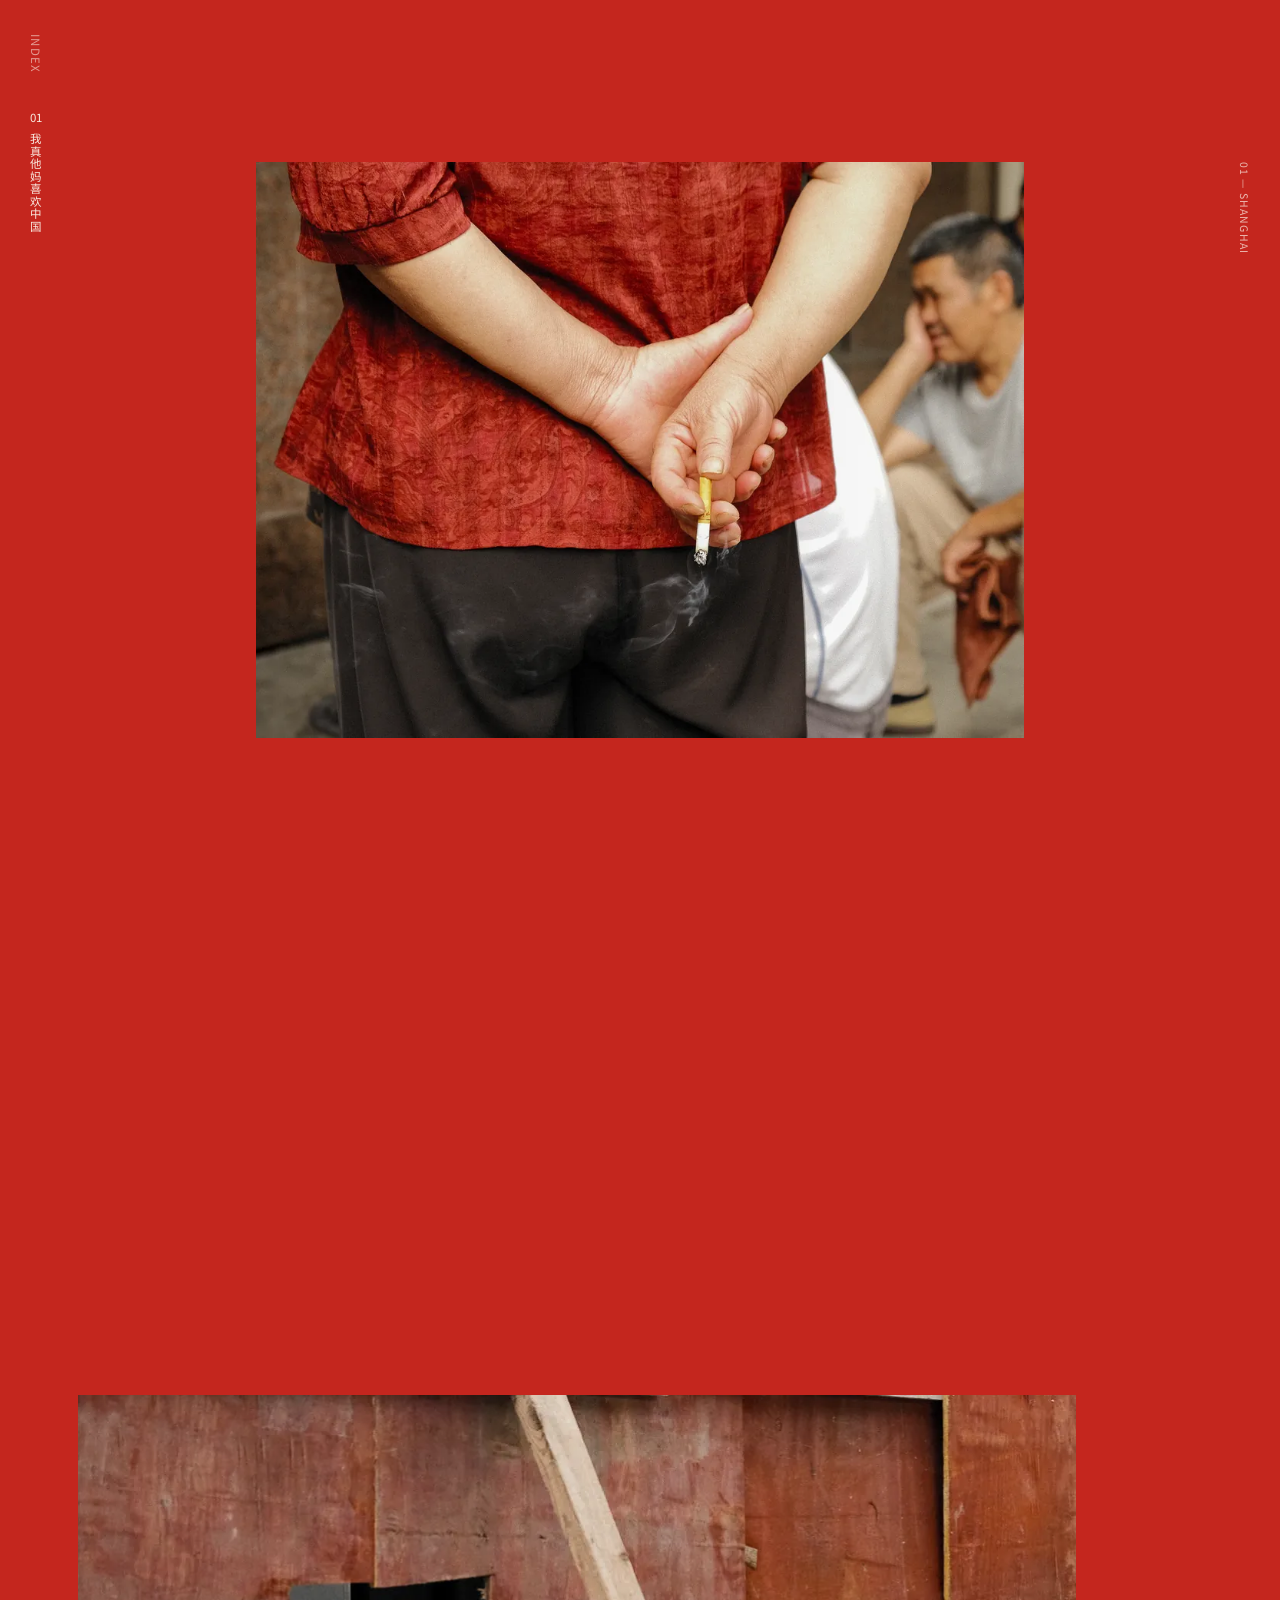
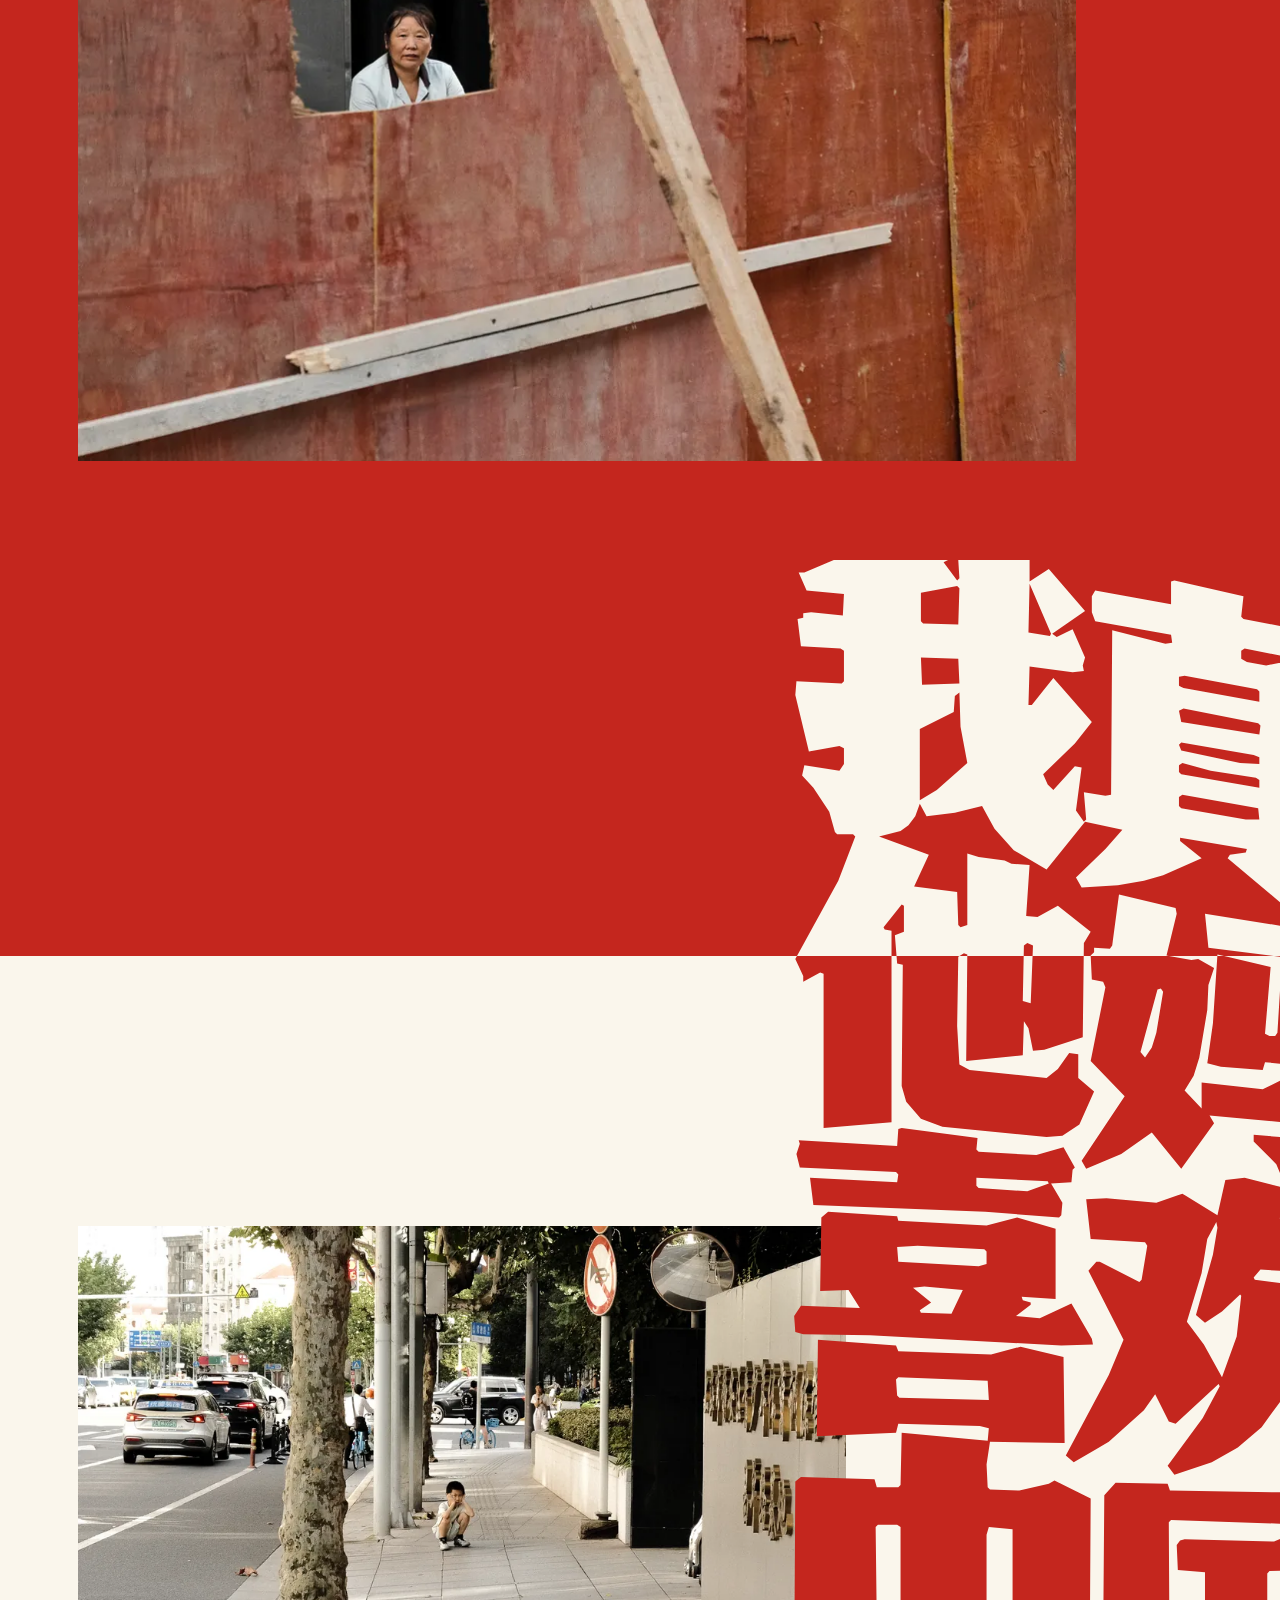
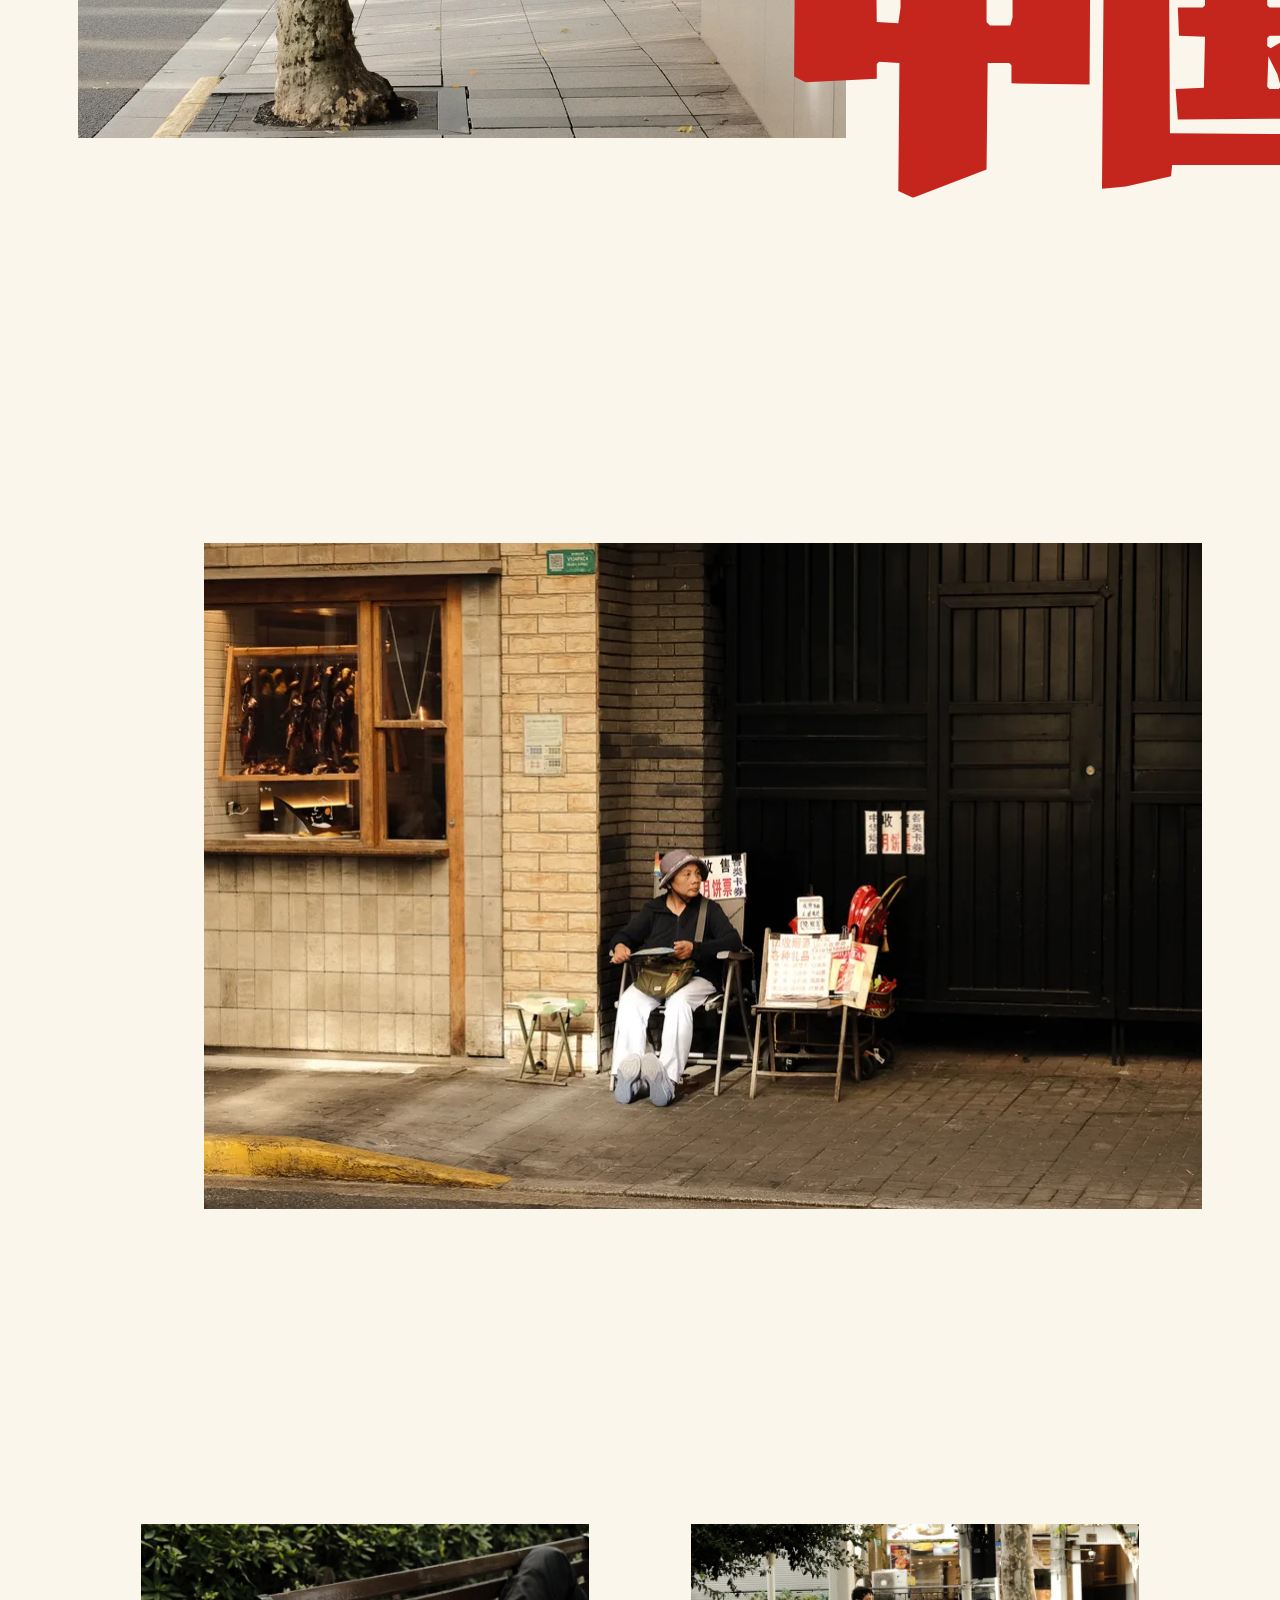
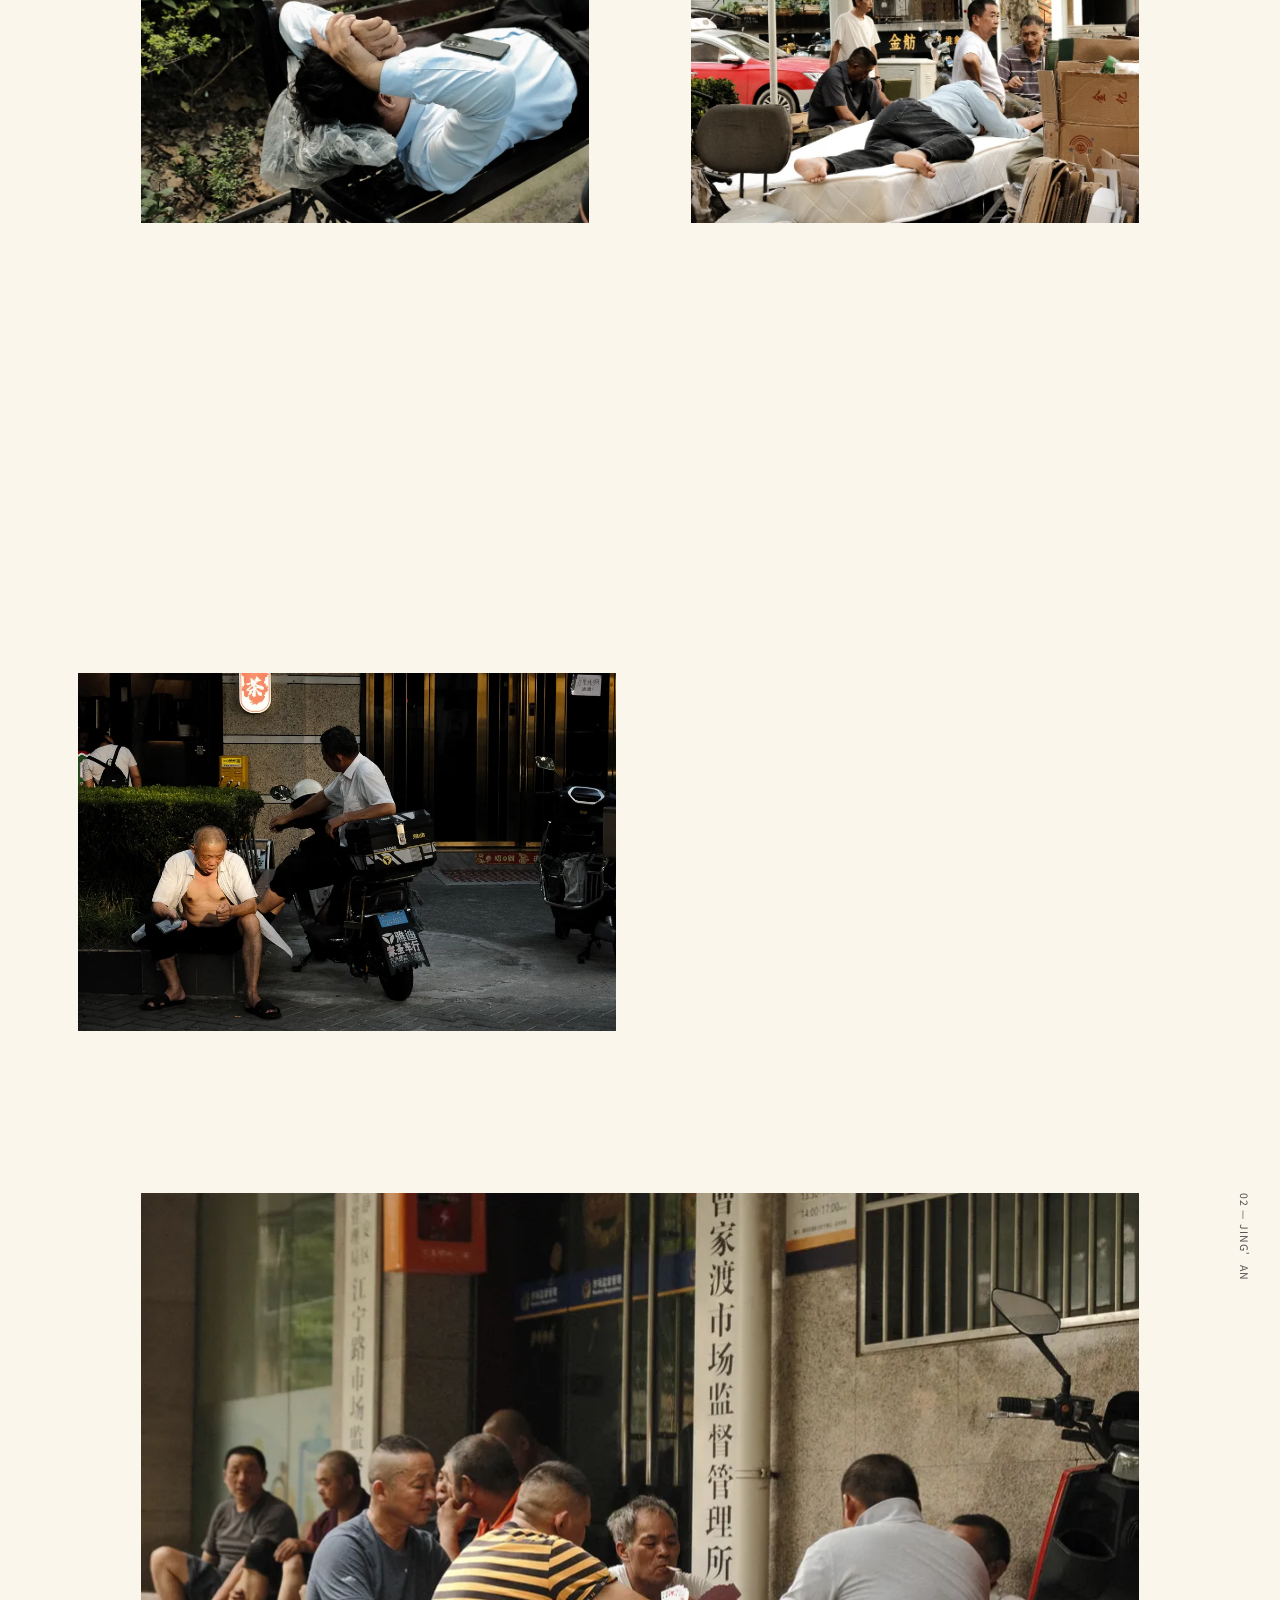
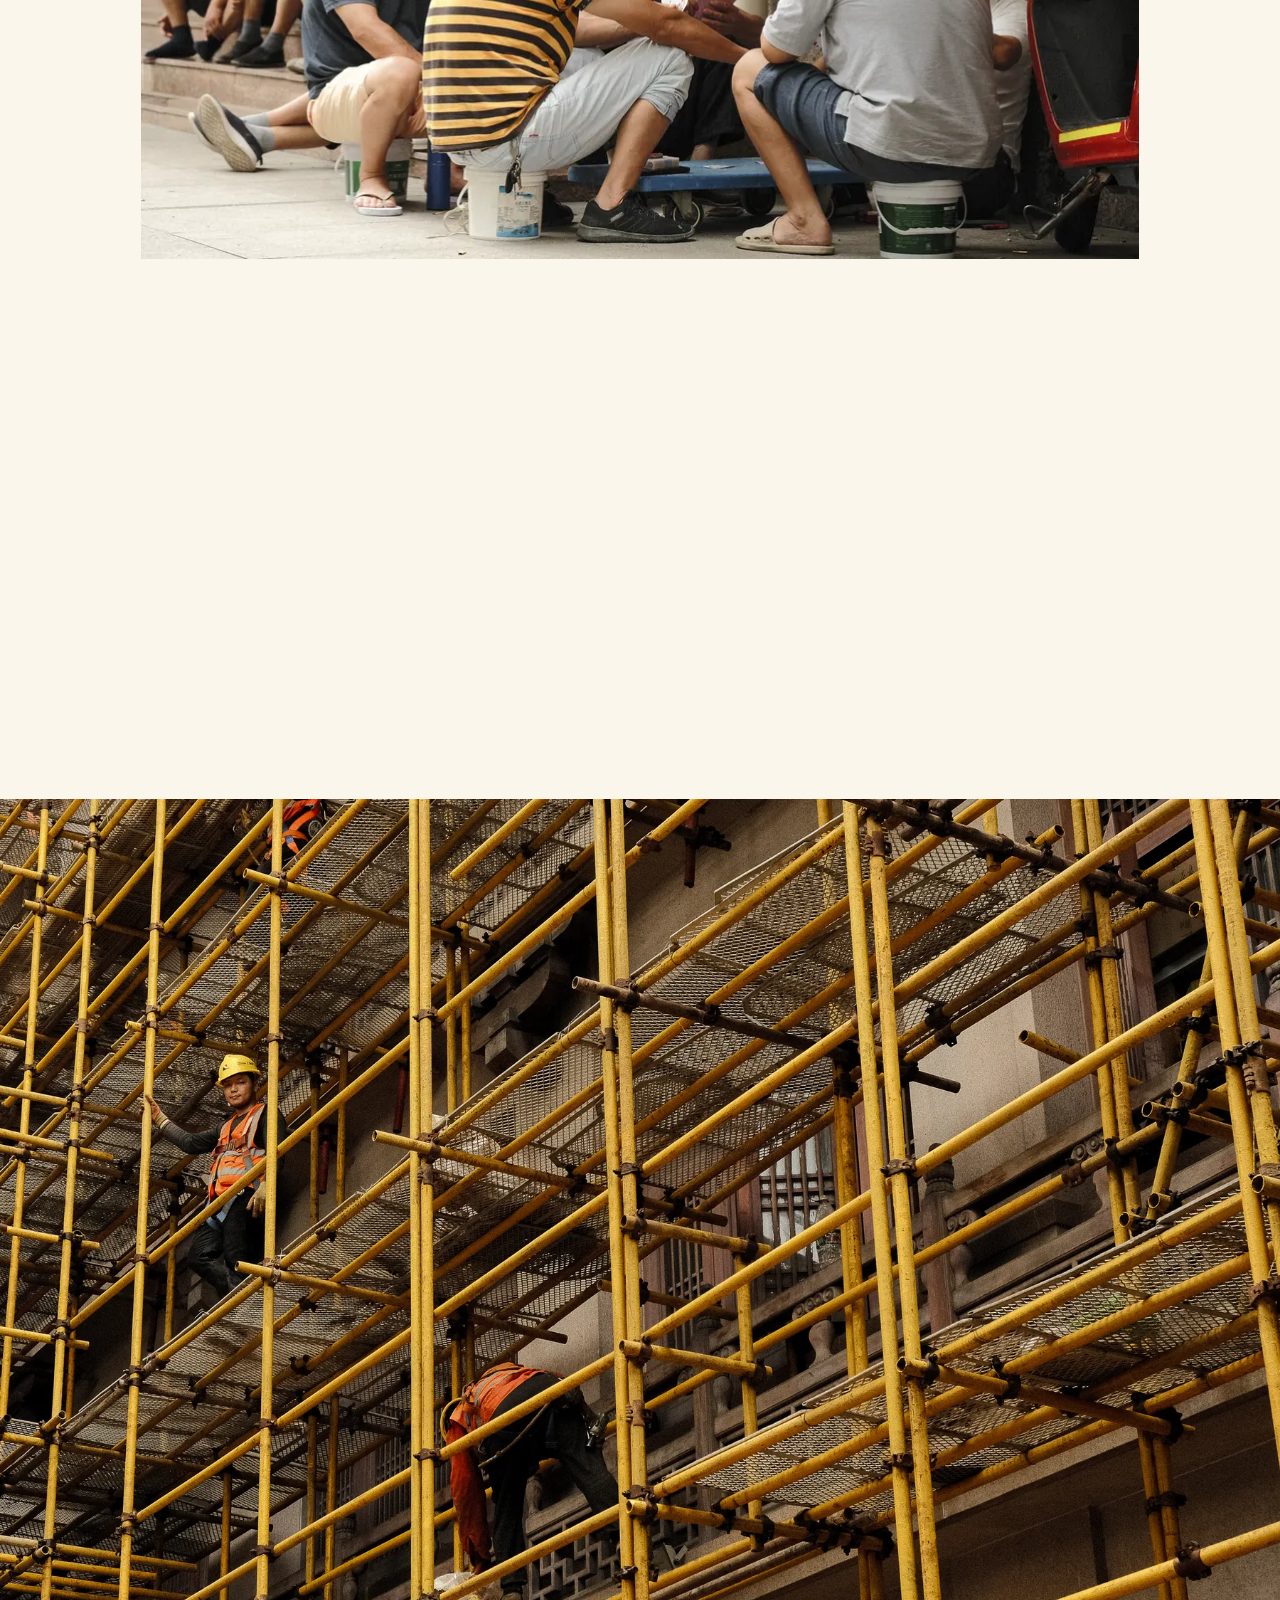
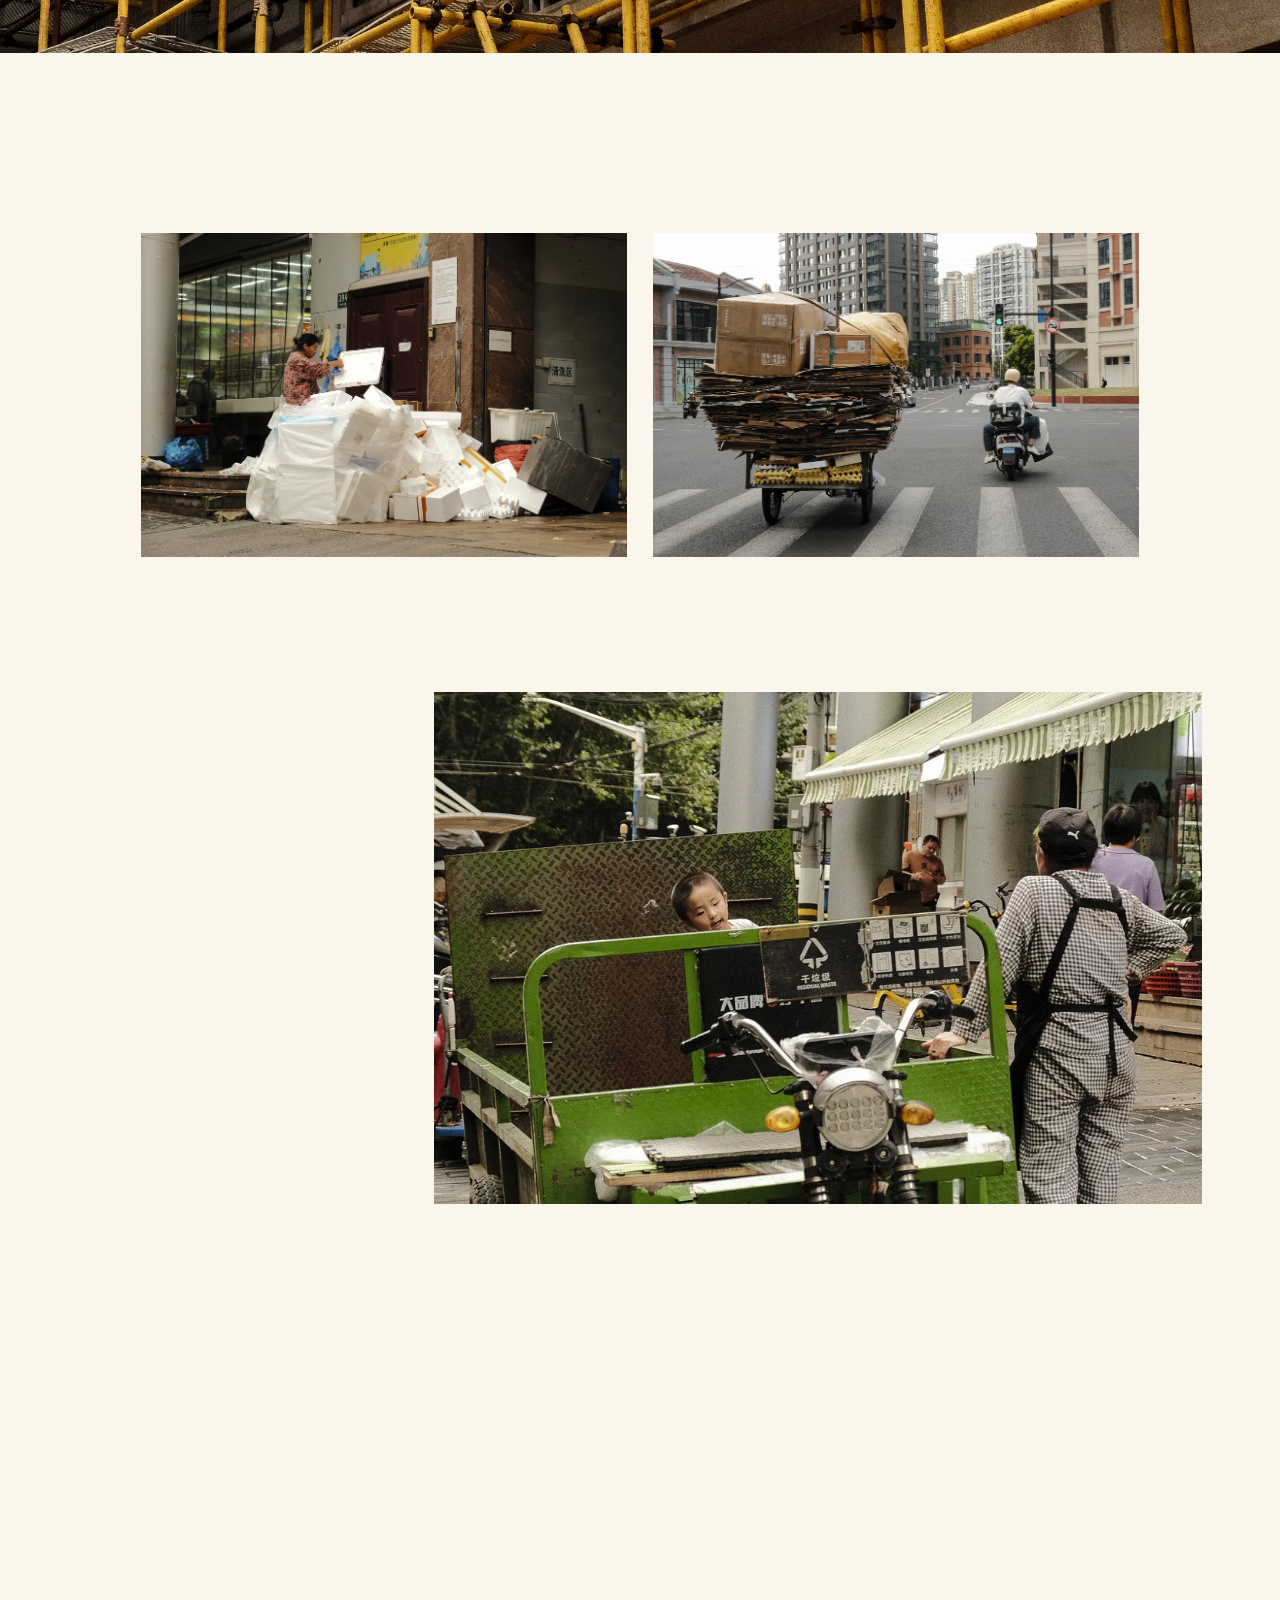
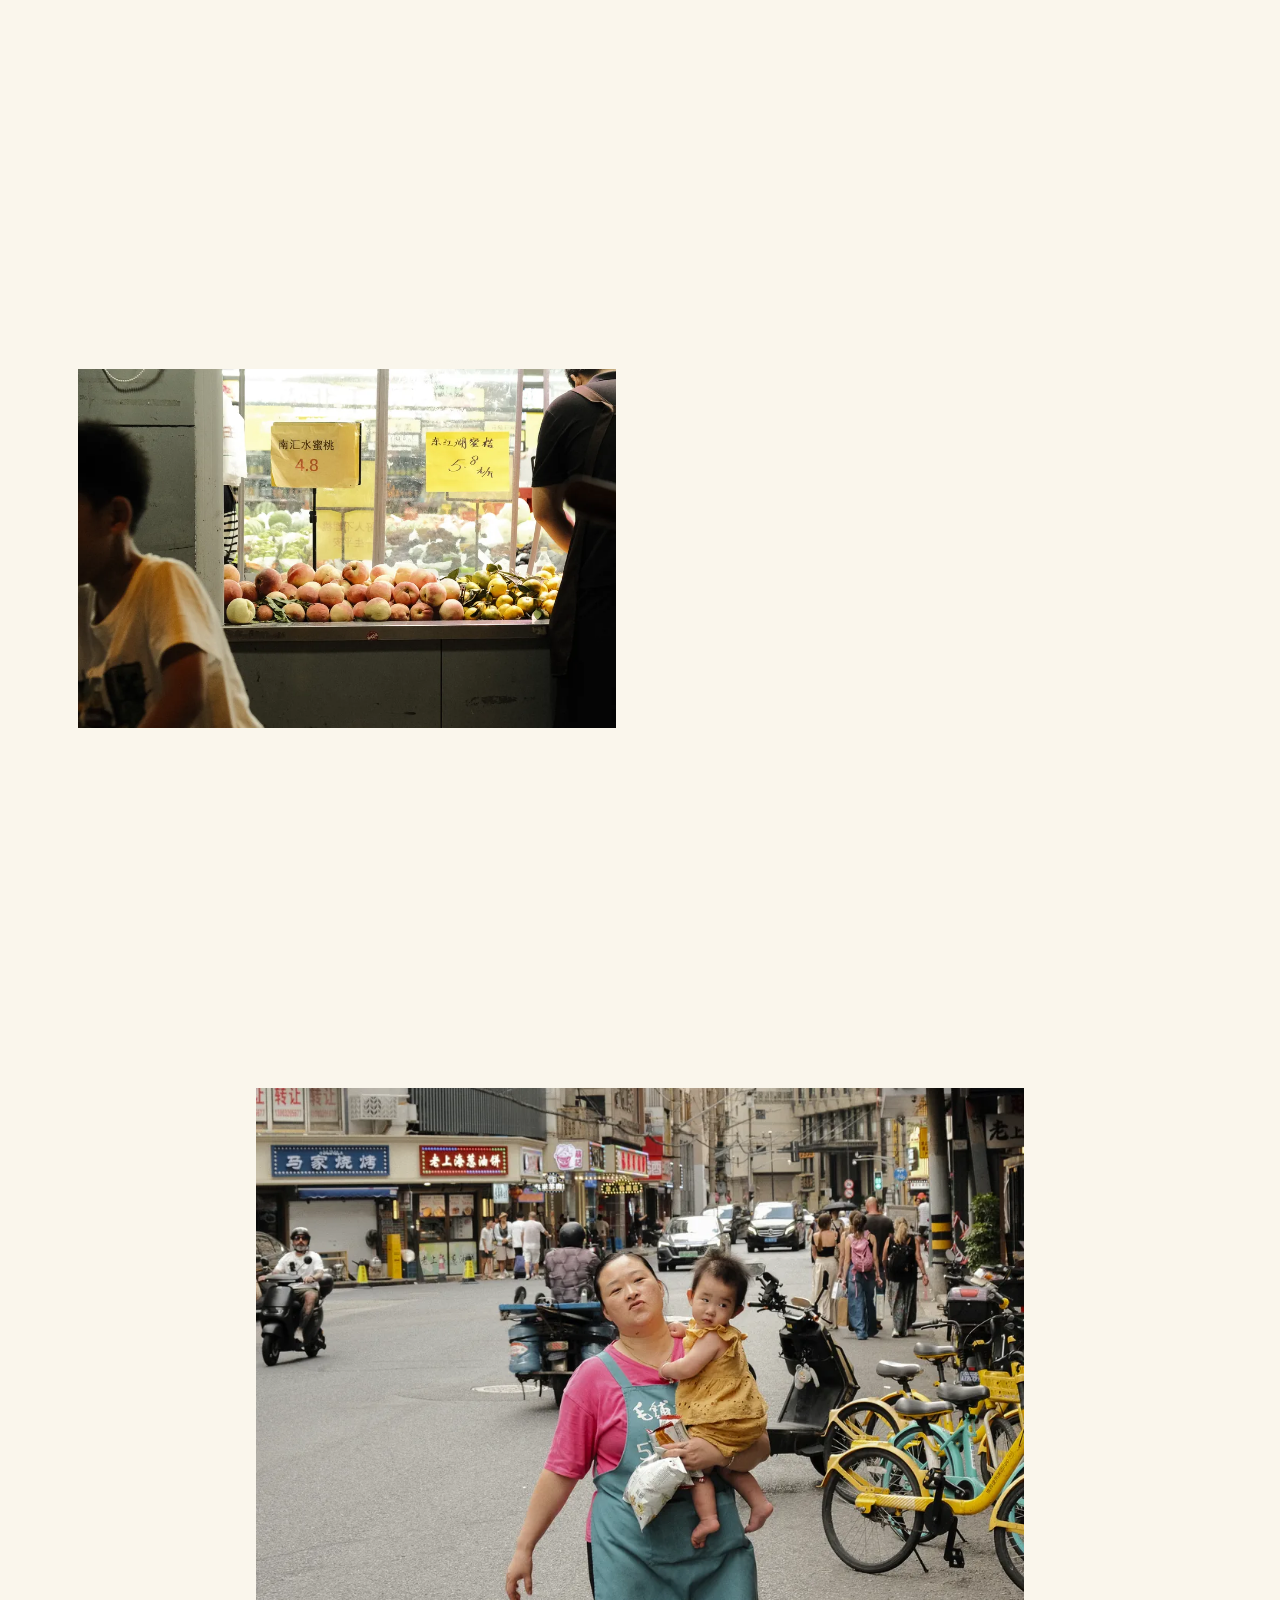
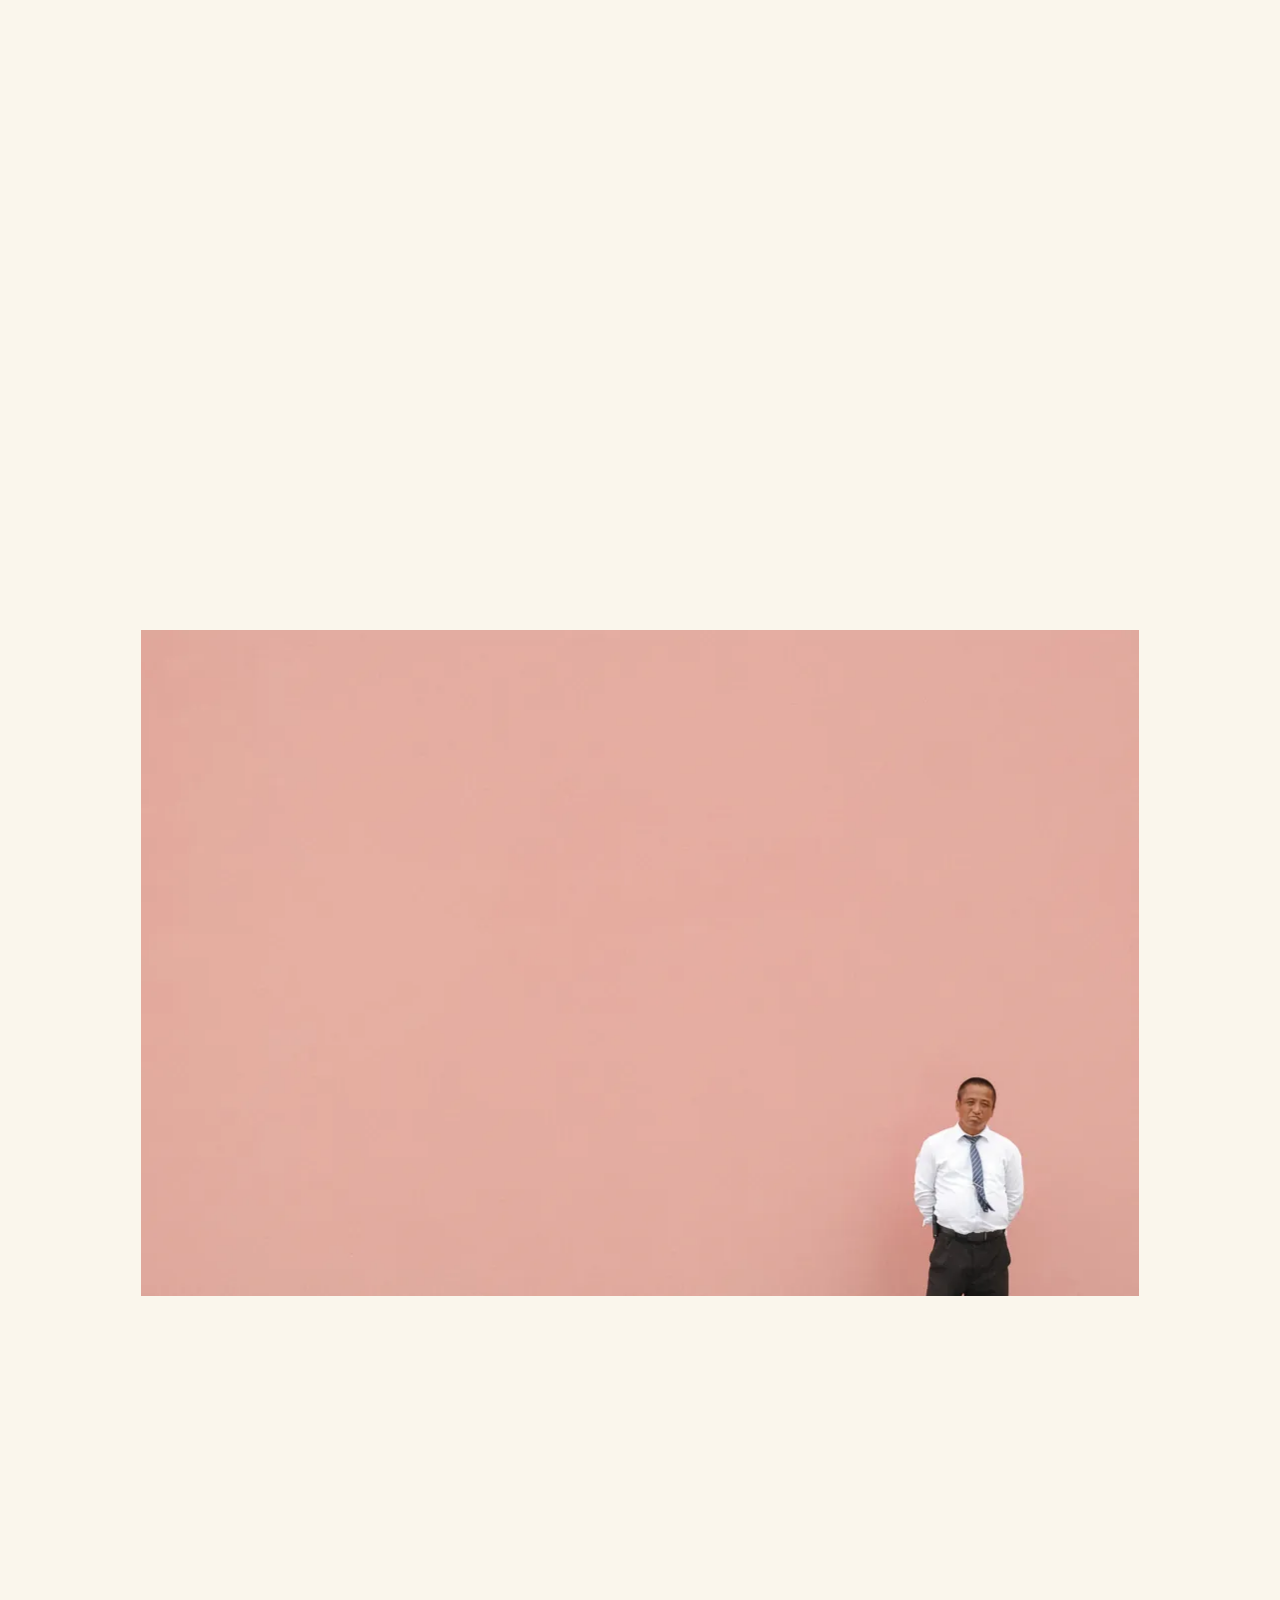
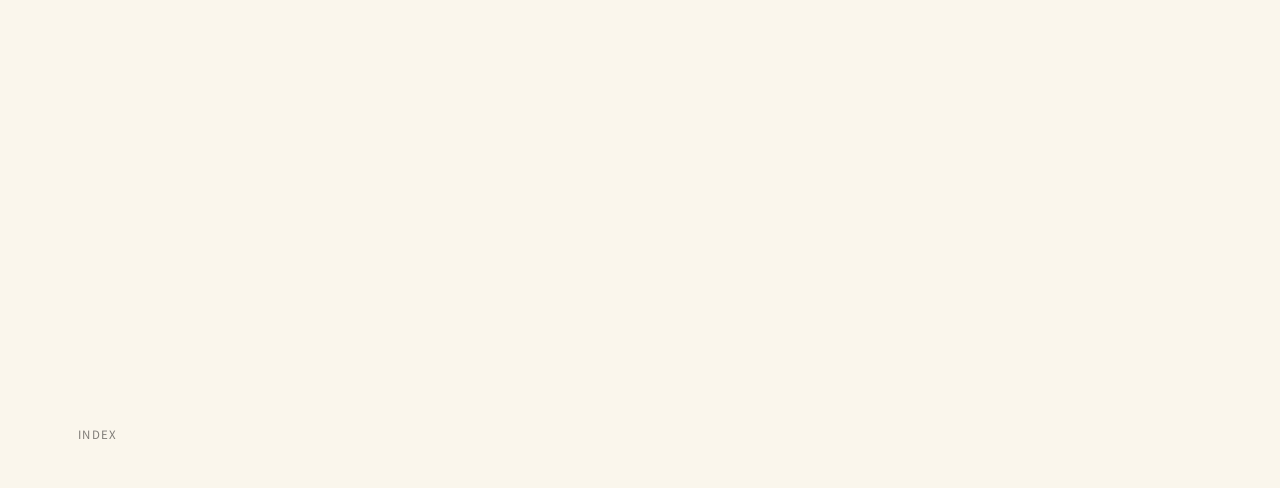
==== china/index.html @ de509908 "Range le site à la racine du dépôt (fin des dossiers envoi-1 / envoi-2) Co-Authored-By: Claude Opus " ====
<!doctype html>
<html lang="fr">
<head>
<meta charset="utf-8">
<meta name="viewport" content="width=device-width, initial-scale=1, viewport-fit=cover">
<title>我真他妈喜欢中国 — Lucas Talarn</title>
<meta name="description" content="我真他妈喜欢中国 — photographies de Lucas Talarn, Chine.">
<link rel="canonical" href="https://denkidan.com/china/">
<meta property="og:type" content="article">
<meta property="og:title" content="我真他妈喜欢中国 — Lucas Talarn">
<meta property="og:url" content="https://denkidan.com/china/">
<meta property="og:image" content="https://denkidan.com/assets/img/china/og.jpg">
<meta name="twitter:card" content="summary_large_image">
<meta name="theme-color" content="#C4261E">
<link rel="icon" href="/favicon.svg" type="image/svg+xml">
<link rel="preload" href="/assets/fonts/denkidan-400.woff" as="font" type="font/woff" crossorigin>
<link rel="stylesheet" href="/assets/css/site.css">
</head>
<!-- Pour un nouveau projet : copier ce dossier, changer data-slug et le <title>. Le contenu vient de /assets/js/projects.js -->
<body class="papier page-projet" data-slug="china">

  <nav class="rail rail--g-haut ui" aria-label="Navigation">
    <a class="lnk v" href="/">Index</a>
    <span class="v" data-titre></span>
  </nav>

  <main>
    <div class="seq">
      <div data-sequence></div>
      <div class="fin" data-suivant></div>
    </div>
  </main>

  <noscript><p style="padding:24px">Ce site a besoin de JavaScript pour afficher les photographies. <a href="/">Retour</a></p></noscript>
  <script src="/assets/js/projects.js"></script>
  <script src="/assets/js/site.js"></script>
</body>
</html>
---- assets/css/site.css ----
/* ==========================================================================
   denkidan.com — Lucas Talarn
   ========================================================================== */

/* Police auto-hébergée : Noto Sans SC (Noto Sans CJK SC), réduite aux caractères du site.
   Un caractère chinois absent s'affiche dans la police chinoise du système en attendant. */
@font-face { font-family: 'Denkidan'; src: url(/assets/fonts/denkidan-400.woff) format('woff'); font-weight: 400; font-display: swap; }
@font-face { font-family: 'Denkidan'; src: url(/assets/fonts/denkidan-500.woff) format('woff'); font-weight: 500; font-display: swap; }

:root {
  --rouge: #C4261E;              /* rouge d'imprimerie, légèrement pigmentaire */
  --blanc: rgba(255, 255, 245, .9);
  --papier: #FAF6EC;             /* crème très clair */
  --encre: #1B1A18;
  --m: 28px;                     /* marge du cadre */
  --rail: 22px;                  /* largeur d'un texte vertical */
  --pv-w: clamp(120px, 11vw, 190px);
  --pv-dx: 2vw;                  /* variante B : léger décentrage. Mettre 0 pour la variante A */
  --pv-dy: -1vh;
  --txt: 11.5px;
  --track: .11em;
  --fade: 220ms;
  --seq-pad: calc(var(--m) * 2 + var(--rail));   /* marge latérale des séquences */
}

*, *::before, *::after { box-sizing: border-box; }
html { -webkit-text-size-adjust: 100%; }
body {
  margin: 0;
  font-family: 'Denkidan', 'PingFang SC', 'Hiragino Sans GB', 'Microsoft YaHei', 'Noto Sans CJK SC', system-ui, sans-serif;
  font-weight: 400;
  font-size: var(--txt);
  letter-spacing: .03em;
  text-transform: none;
  -webkit-font-smoothing: antialiased;
}
img { display: block; max-width: 100%; height: auto; }
a { color: inherit; text-decoration: none; cursor: pointer; }
a:focus-visible { outline: 1px solid currentColor; outline-offset: 5px; }
.zh { letter-spacing: .05em; text-transform: none; font-feature-settings: normal; }
.idx { text-combine-upright: all; -webkit-text-combine: horizontal; letter-spacing: 0; }
/* Capitales et interlettrage : seulement les rails et les étiquettes */
.rail, .lab, .fin { text-transform: uppercase; letter-spacing: var(--track); }
.rail .zh, .fin .zh { text-transform: none; letter-spacing: .05em; }
.sr { position: absolute; width: 1px; height: 1px; overflow: hidden; clip: rect(0 0 0 0); white-space: nowrap; }

/* Lien : opacité seule, pas de soulignement */
.lnk { opacity: .55; transition: opacity 160ms ease; }
.lnk:hover, .lnk:focus-visible, .lnk.is-on, .lnk[aria-current] { opacity: 1; }
.lnk[aria-current] { font-weight: 500; }

/* Texte vertical : CJK debout, latin couché, chiffres groupés debout */
.v { writing-mode: vertical-rl; white-space: nowrap; display: flex; align-items: center; gap: .9em; padding: 6px 0; block-size: max-content; inline-size: max-content; }
.v > * { flex-shrink: 0; }

/* ---------------- Cadre rouge (accueil, contact, 404) ---------------- */

body.rouge { background: var(--rouge); color: var(--blanc); height: 100svh; overflow: hidden; }
.grain { position: fixed; inset: 0; pointer-events: none; background: url(/assets/img/site/grain.png) 0 0 / 160px; mix-blend-mode: multiply; opacity: .22; z-index: 0; }

.rail { position: fixed; z-index: 3; display: flex; flex-direction: column; gap: 26px; }
.rail--g-haut { left: var(--m); top: var(--m); }
.rail--g-bas  { left: var(--m); bottom: var(--m); }
.rail--d-haut { right: var(--m); top: var(--m); }
.rail--d-bas  { right: var(--m); bottom: var(--m); }
.rail ul { list-style: none; margin: 0; padding: 0; display: flex; flex-direction: column; gap: 26px; }

.nom { opacity: .9; }

/* Aperçu central : deux calques pour le fondu croisé */
.apercu { position: fixed; inset: 0; z-index: 1; pointer-events: none; }
.apercu img {
  position: absolute; left: 50%; top: 50%;
  width: var(--pv-w); height: auto;
  transform: translate(calc(-50% + var(--pv-dx)), calc(-50% + var(--pv-dy)));
  opacity: 0; transition: opacity var(--fade) ease;
}
.apercu img.on { opacity: 1; }

/* Clic vers un projet : les textes disparaissent, l'image reste */
body.depart .rail, body.depart .bloc-centre { opacity: 0; transition: opacity 140ms ease; }

/* Contact : petit bloc à la place de l'image */
.bloc-centre {
  position: fixed; left: 50%; top: 50%; z-index: 2;
  transform: translate(calc(-50% + var(--pv-dx)), calc(-50% + var(--pv-dy)));
  width: max(var(--pv-w), 220px);
  display: flex; flex-direction: column; gap: 14px;
  text-transform: none; letter-spacing: .04em; font-size: 13px; line-height: 1.5;
}
.bloc-centre a { border-bottom: 1px solid rgba(255,255,245,.45); align-self: flex-start; }
.bloc-centre a:hover { border-bottom-color: currentColor; }
.bloc-centre .lab { text-transform: uppercase; letter-spacing: var(--track); font-size: var(--txt); opacity: .7; }

/* ---------------- Pages papier (projet, mentions) ---------------- */

body.papier { background: var(--papier); color: var(--encre); }
body.papier .rail { mix-blend-mode: difference; color: #fff; }
body.papier .rail .lnk { opacity: .6; }
body.papier .rail .lnk:hover, body.papier .rail .lnk:focus-visible, body.papier .rail [aria-current] { opacity: 1; }
.ui { opacity: 0; transition: opacity 200ms ease; }
.pret .ui { opacity: 1; }

/* La page projet ne déborde jamais à droite (lettrage coupé par le bord de l'écran) */
body.page-projet { overflow-x: hidden; }
.page-projet main { overflow-x: clip; }

.seq { padding-inline: var(--seq-pad); position: relative; }

/* Champ de couleur : bord à bord, le contenu garde la marge des séquences */
.champ { margin-inline: calc(-1 * var(--seq-pad)); padding-inline: var(--seq-pad); position: relative; display: flow-root; }
.champ-rouge { background: var(--rouge); }

/* Bascule : fin du champ rouge, lettrage à cheval sur la limite */
.b-bascule {
  position: relative; height: var(--h); background: var(--rouge);
  margin-inline: calc(-1 * var(--seq-pad));
}
.lettrage {
  position: absolute; left: var(--l); width: var(--w); max-width: none; height: auto;
  top: calc(var(--h) - var(--split) * var(--w) * var(--ratio));
  pointer-events: none; z-index: 1;
}
.lettrage-haut { clip-path: inset(0 0 calc(100% - var(--split) * 100%) 0); }
.lettrage-bas  { clip-path: inset(calc(var(--split) * 100%) 0 0 0); }

/* Repère documentaire en marge droite, à la hauteur du haut de l'image */
.meta { position: absolute; right: var(--m); writing-mode: vertical-rl; white-space: nowrap; font-size: 10.5px; letter-spacing: var(--track); text-transform: uppercase; opacity: .75; }
.champ-rouge .meta { color: var(--blanc); }

/* Rails au-dessus du rouge */
body.papier .rail.sur-rouge { mix-blend-mode: normal; color: var(--blanc); }
.b { margin: var(--mt, 0) 0 0; text-transform: none; letter-spacing: .04em; }
.b img { width: 100%; max-width: calc(88svh * var(--ar, 1.5)); }
.b.al-center img { margin-inline: auto; }
.b.al-right img { margin-left: auto; }
.b figcaption { padding-top: 8px; font-size: 11px; opacity: .65; }
.b.al-right figcaption { text-align: right; }

.s-xs { width: 18vw; } .s-s { width: 28vw; } .s-m { width: 42vw; } .s-l { width: 60vw; } .s-xl { width: 78vw; }
.al-left { margin-right: auto; }
.al-center { margin-left: auto; margin-right: auto; }
.al-right { margin-left: auto; }
.b-full { width: 100vw; margin-left: calc(-1 * var(--seq-pad)); }
.b-full img { max-width: none; }

.b-pair { display: grid; grid-template-columns: 1fr 1fr; }
.b-pair.gap-small { column-gap: 2vw; }
.b-pair.gap-large { column-gap: 8vw; }
.b-pair.va-start { align-items: start; } .b-pair.va-center { align-items: center; } .b-pair.va-end { align-items: end; }

.b-text { max-width: 420px; font-size: 13px; line-height: 1.6; }
.b-text p { margin: 0 0 1em; }

.info { max-width: 420px; margin: 40vh 0 0; text-transform: none; letter-spacing: .04em; font-size: 13px; line-height: 1.6; scroll-margin-top: 20vh; }
.info h2 { margin: 0 0 1.4em; font-size: 15px; font-weight: 500; letter-spacing: .05em; }
.info p { margin: 0 0 1em; }
.info a { border-bottom: 1px solid currentColor; }
.fin { display: flex; justify-content: space-between; align-items: baseline; gap: 24px; margin-top: 30vh; padding-bottom: calc(var(--m) + 8px); }
.fin a { display: inline-flex; gap: .9em; align-items: baseline; padding: 10px 0; }

.texte-legal { max-width: 520px; padding: 22vh 0 18vh; text-transform: none; letter-spacing: .03em; font-size: 13px; line-height: 1.65; }
.texte-legal h1 { font-size: 15px; font-weight: 500; letter-spacing: .05em; margin: 0 0 3em; }
.texte-legal h2 { font-size: var(--txt); font-weight: 500; letter-spacing: var(--track); text-transform: uppercase; margin: 2.6em 0 .6em; }
.texte-legal p { margin: 0; }
.texte-legal a { border-bottom: 1px solid currentColor; }

/* ---------------- Téléphone : une autre composition ---------------- */

@media (max-width: 760px) {
  :root { --m: 18px; --pv-w: clamp(150px, 44vw, 230px); --pv-dx: 0px; --pv-dy: -3svh; --txt: 11px; }

  .v { writing-mode: horizontal-tb; padding: 5px 0; }
  .rail, .rail ul { gap: 4px; }
  .rail--g-haut { left: var(--m); top: auto; bottom: var(--m); }
  .rail--g-bas  { left: var(--m); bottom: auto; top: var(--m); }
  .rail--d-haut { right: var(--m); top: var(--m); }
  .rail--d-bas  { right: var(--m); bottom: var(--m); align-items: flex-end; }
  .idx { text-combine-upright: none; -webkit-text-combine: none; }

  :root { --seq-pad: var(--m); }
  .lnk { opacity: .78; }
  .s-xs { width: 42vw; } .s-s { width: 56vw; } .s-m { width: 74vw; } .s-l, .s-xl { width: 100%; }
  .b { margin-top: calc(var(--mt, 0px) * .6); }
  .b-pair { grid-template-columns: 1fr; row-gap: 14vh; }
  .b-pair > :last-child { width: 72%; margin-left: auto; }
  .info { margin-top: 28vh; }
  .fin { margin-top: 22vh; }

  .lettrage { left: var(--lm); width: var(--wm); top: calc(var(--h) - var(--split) * var(--wm) * var(--ratio)); }
  .meta { right: 4px; font-size: 9.5px; }

  /* Projet : barre du haut horizontale */
  .page-projet .rail--g-haut { top: var(--m); bottom: auto; flex-direction: row; gap: 18px; }
  .page-projet .rail--d-bas  { top: var(--m); bottom: auto; }
}

@media (prefers-reduced-motion: reduce) {
  *, *::before, *::after { transition-duration: 0ms !important; animation-duration: 0ms !important; }
}
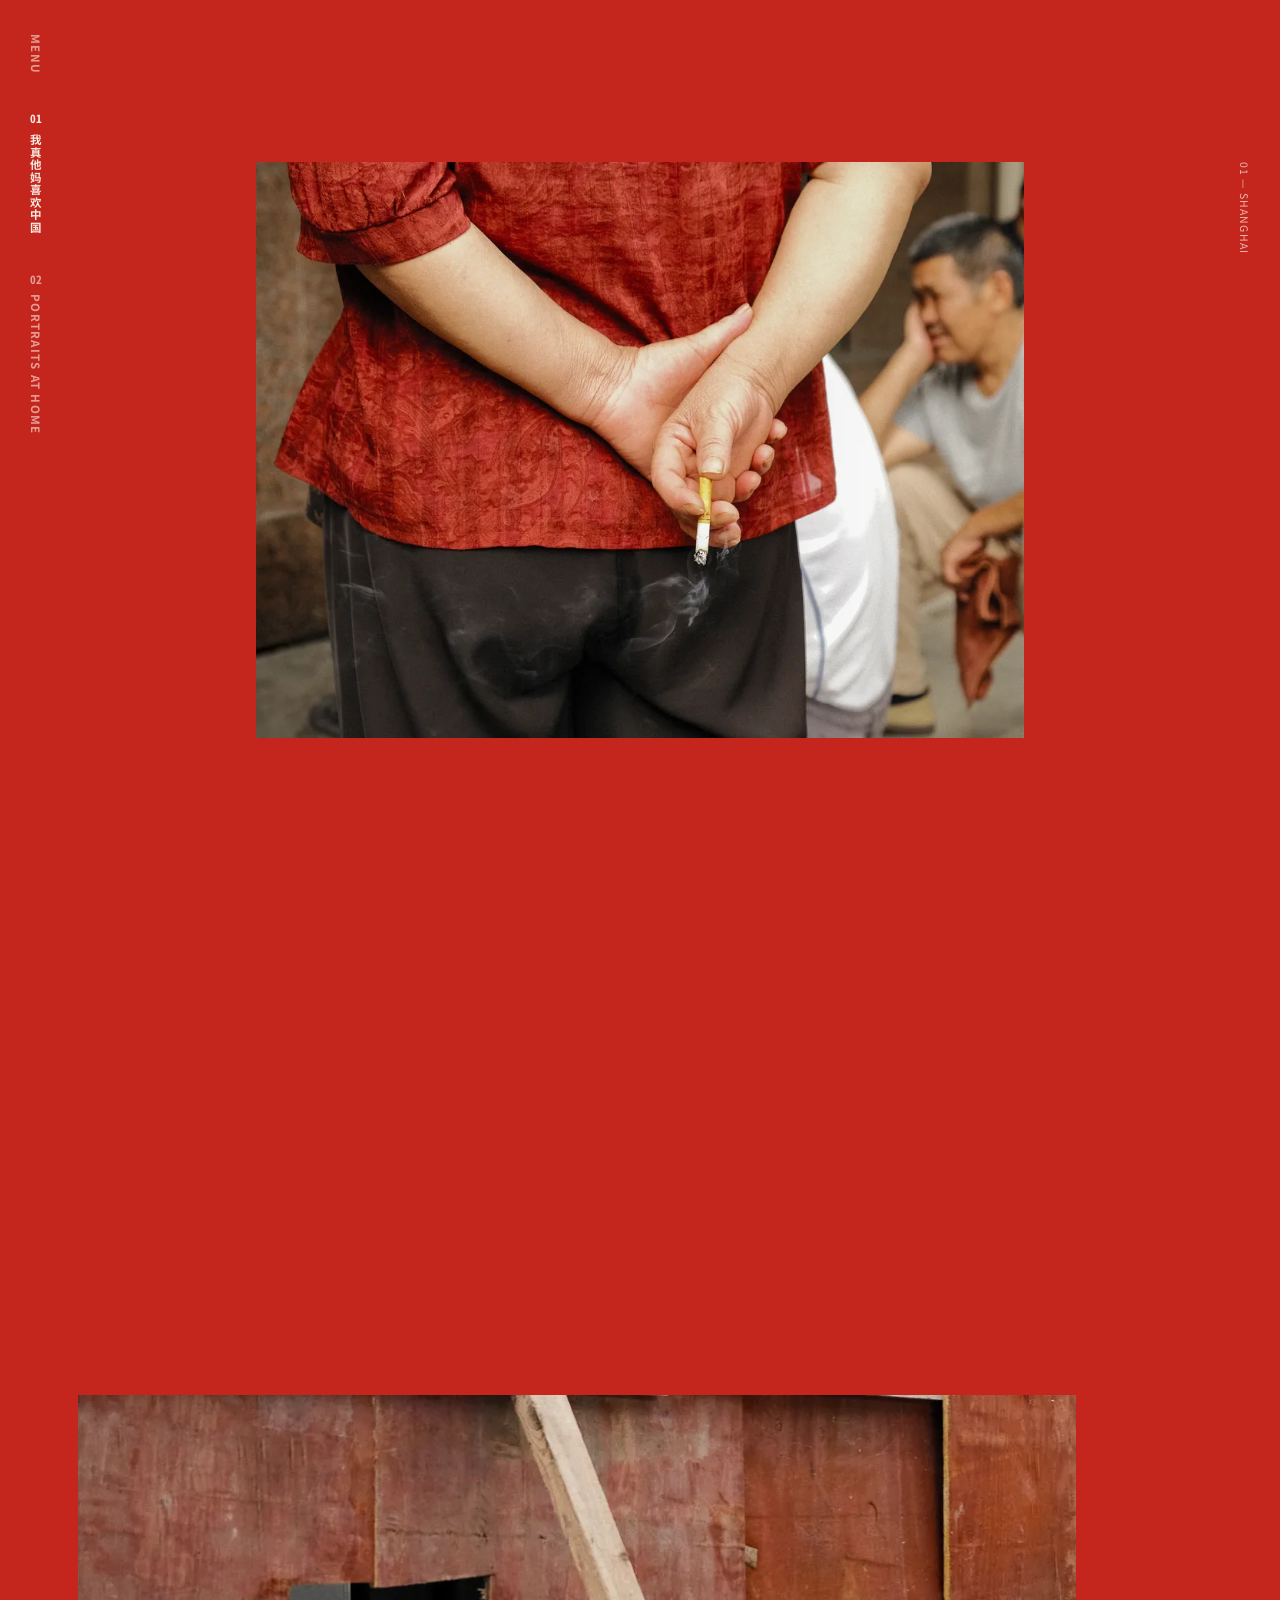
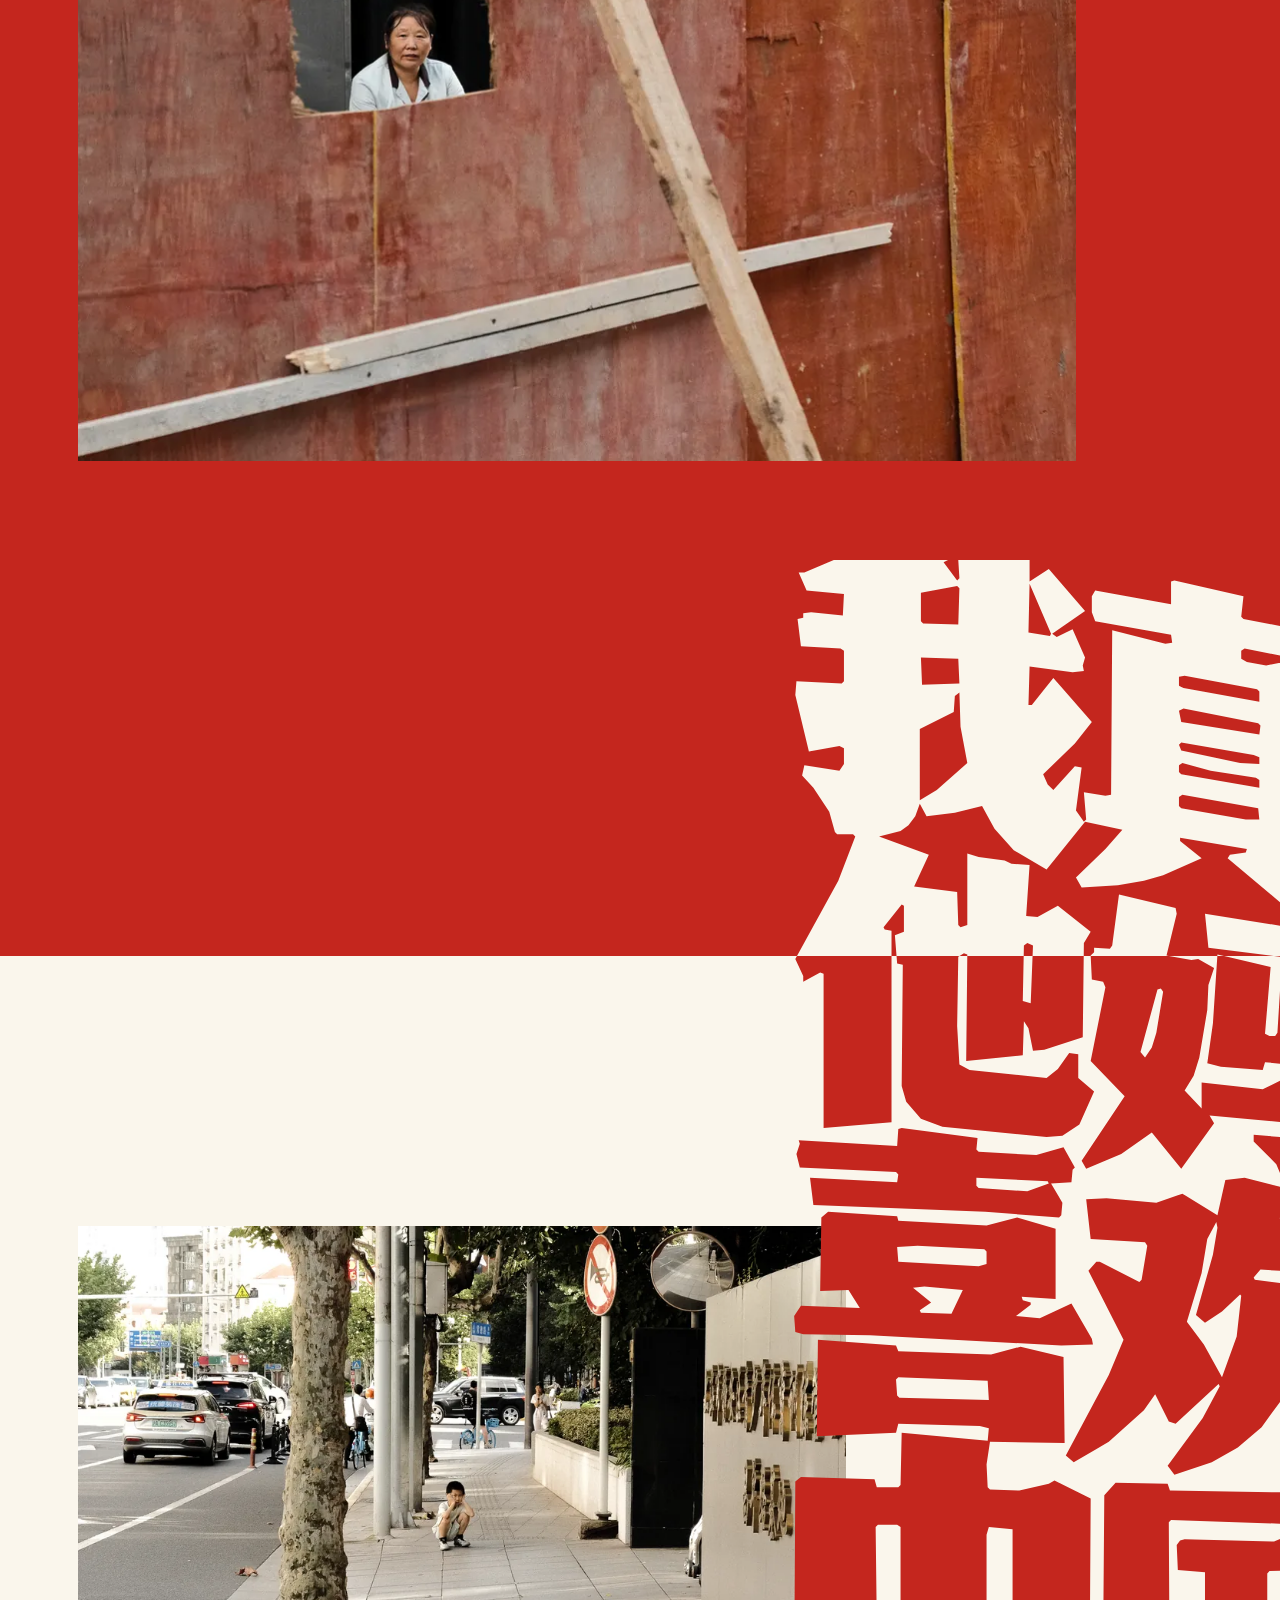
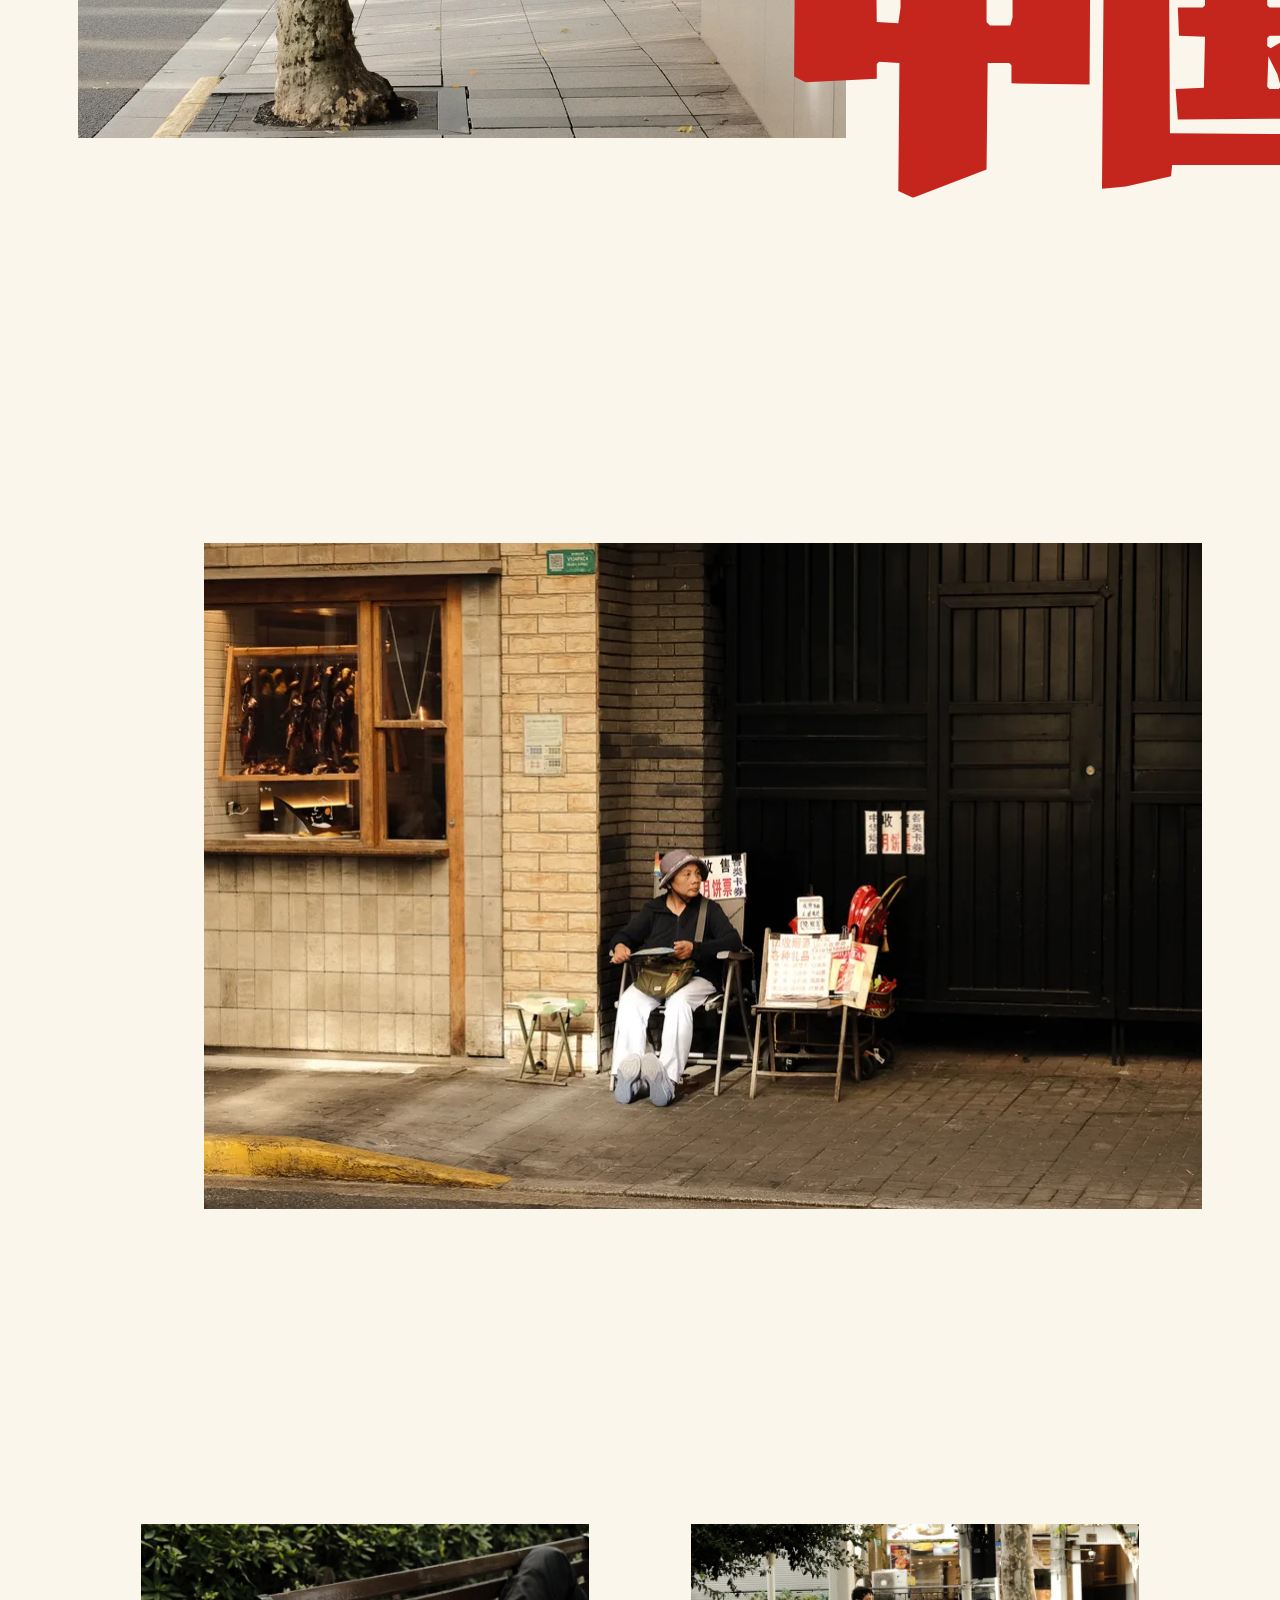
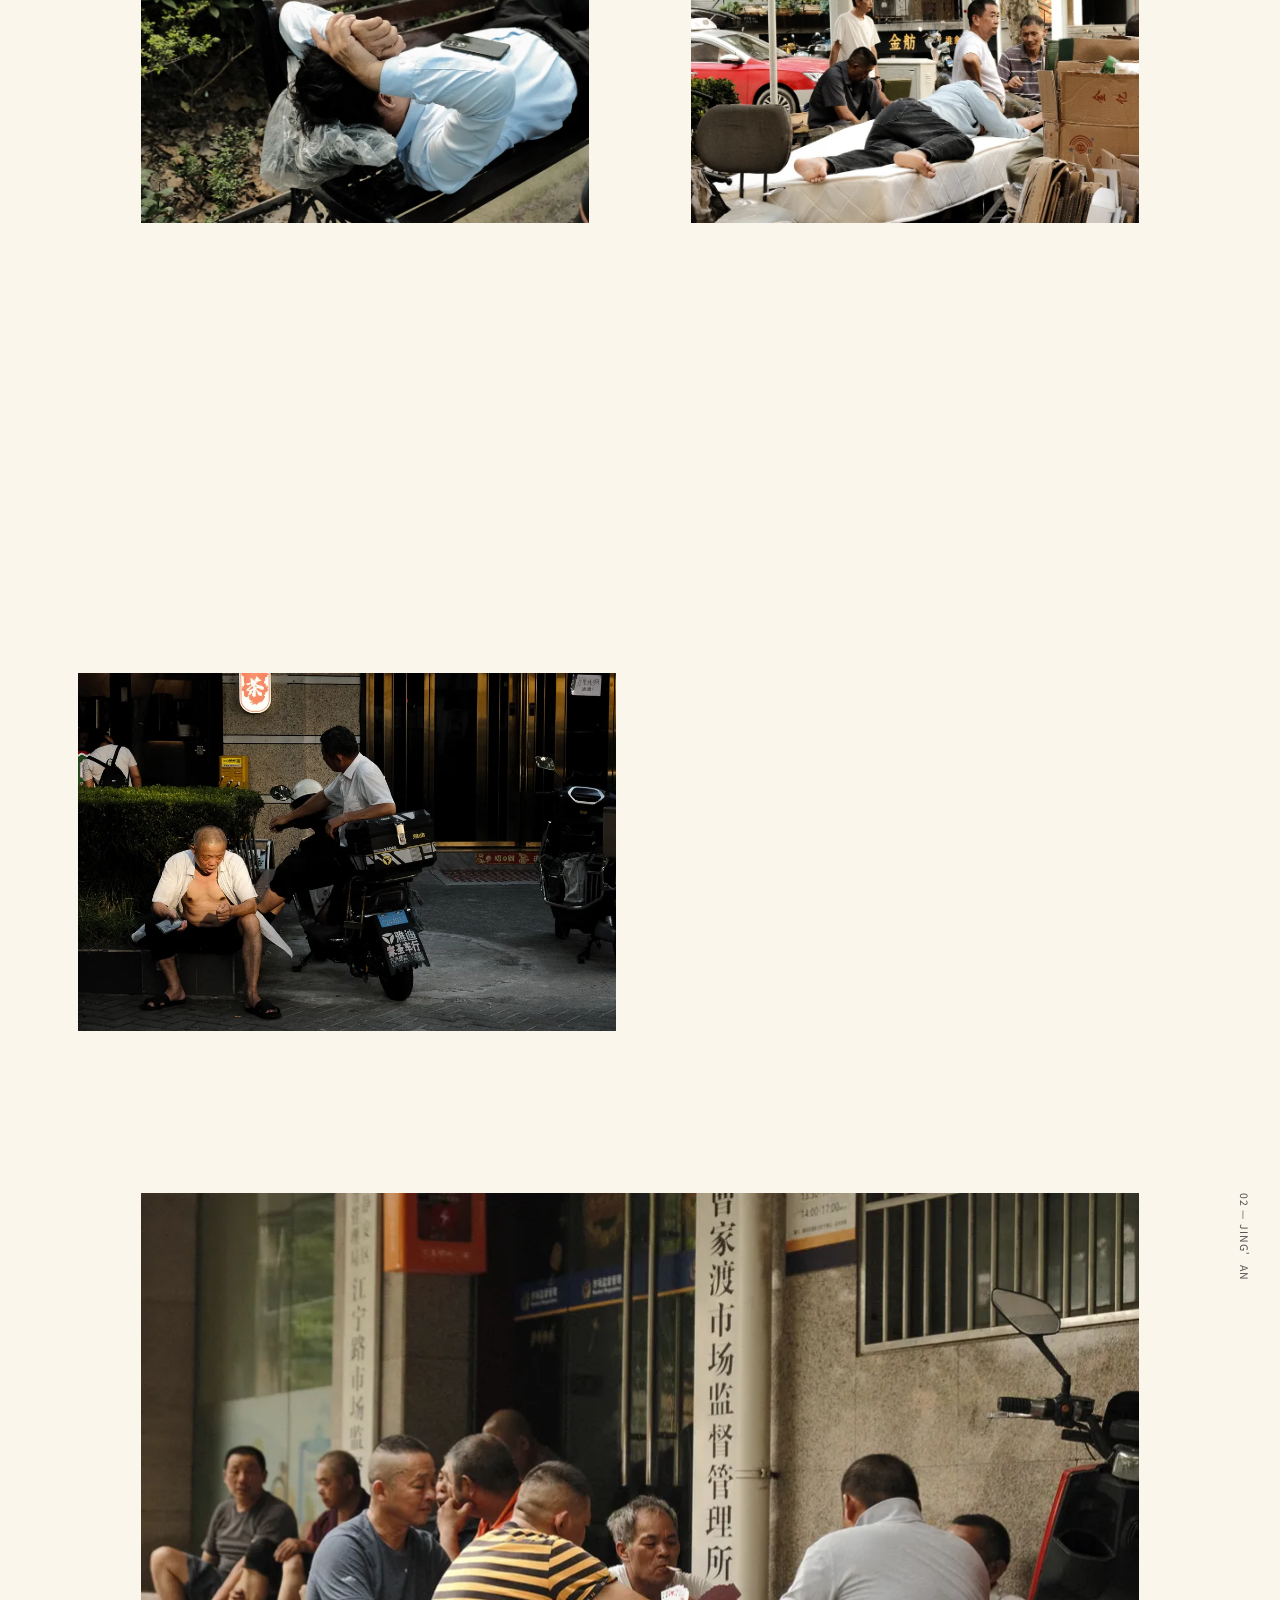
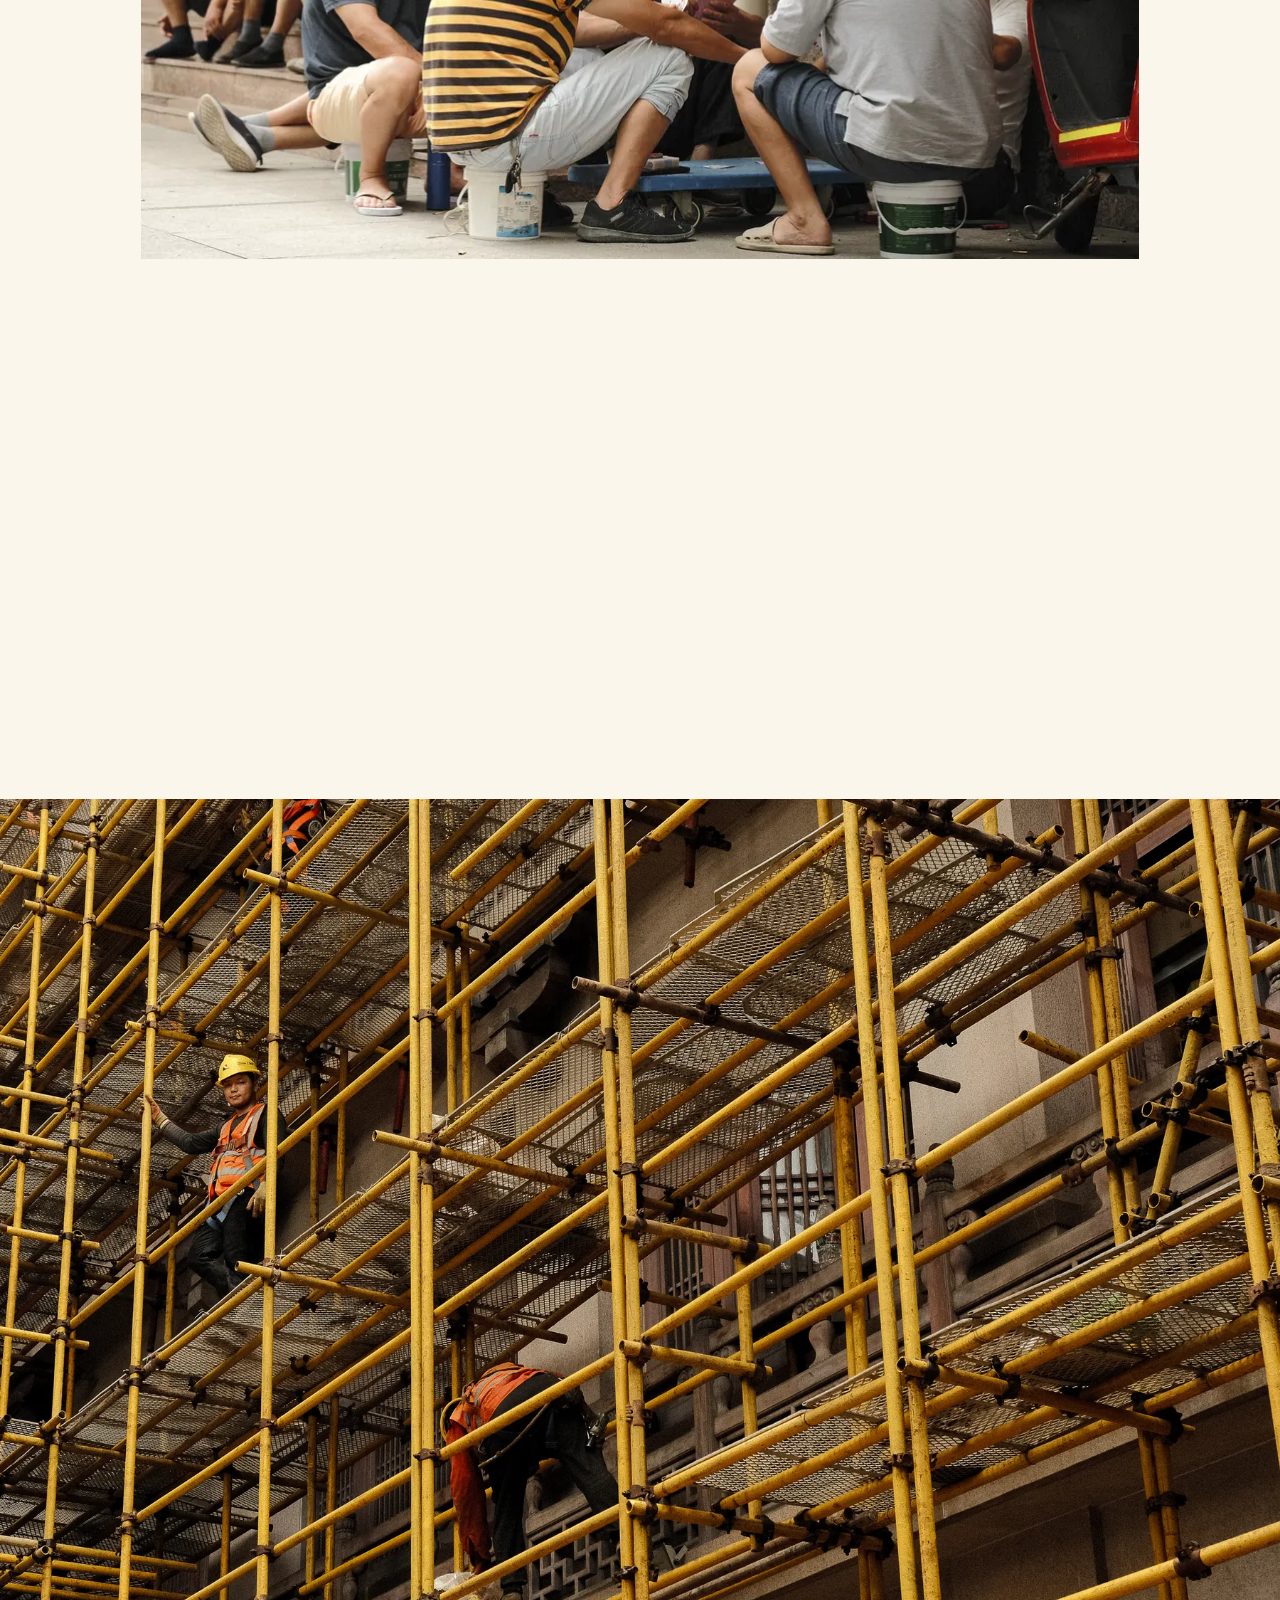
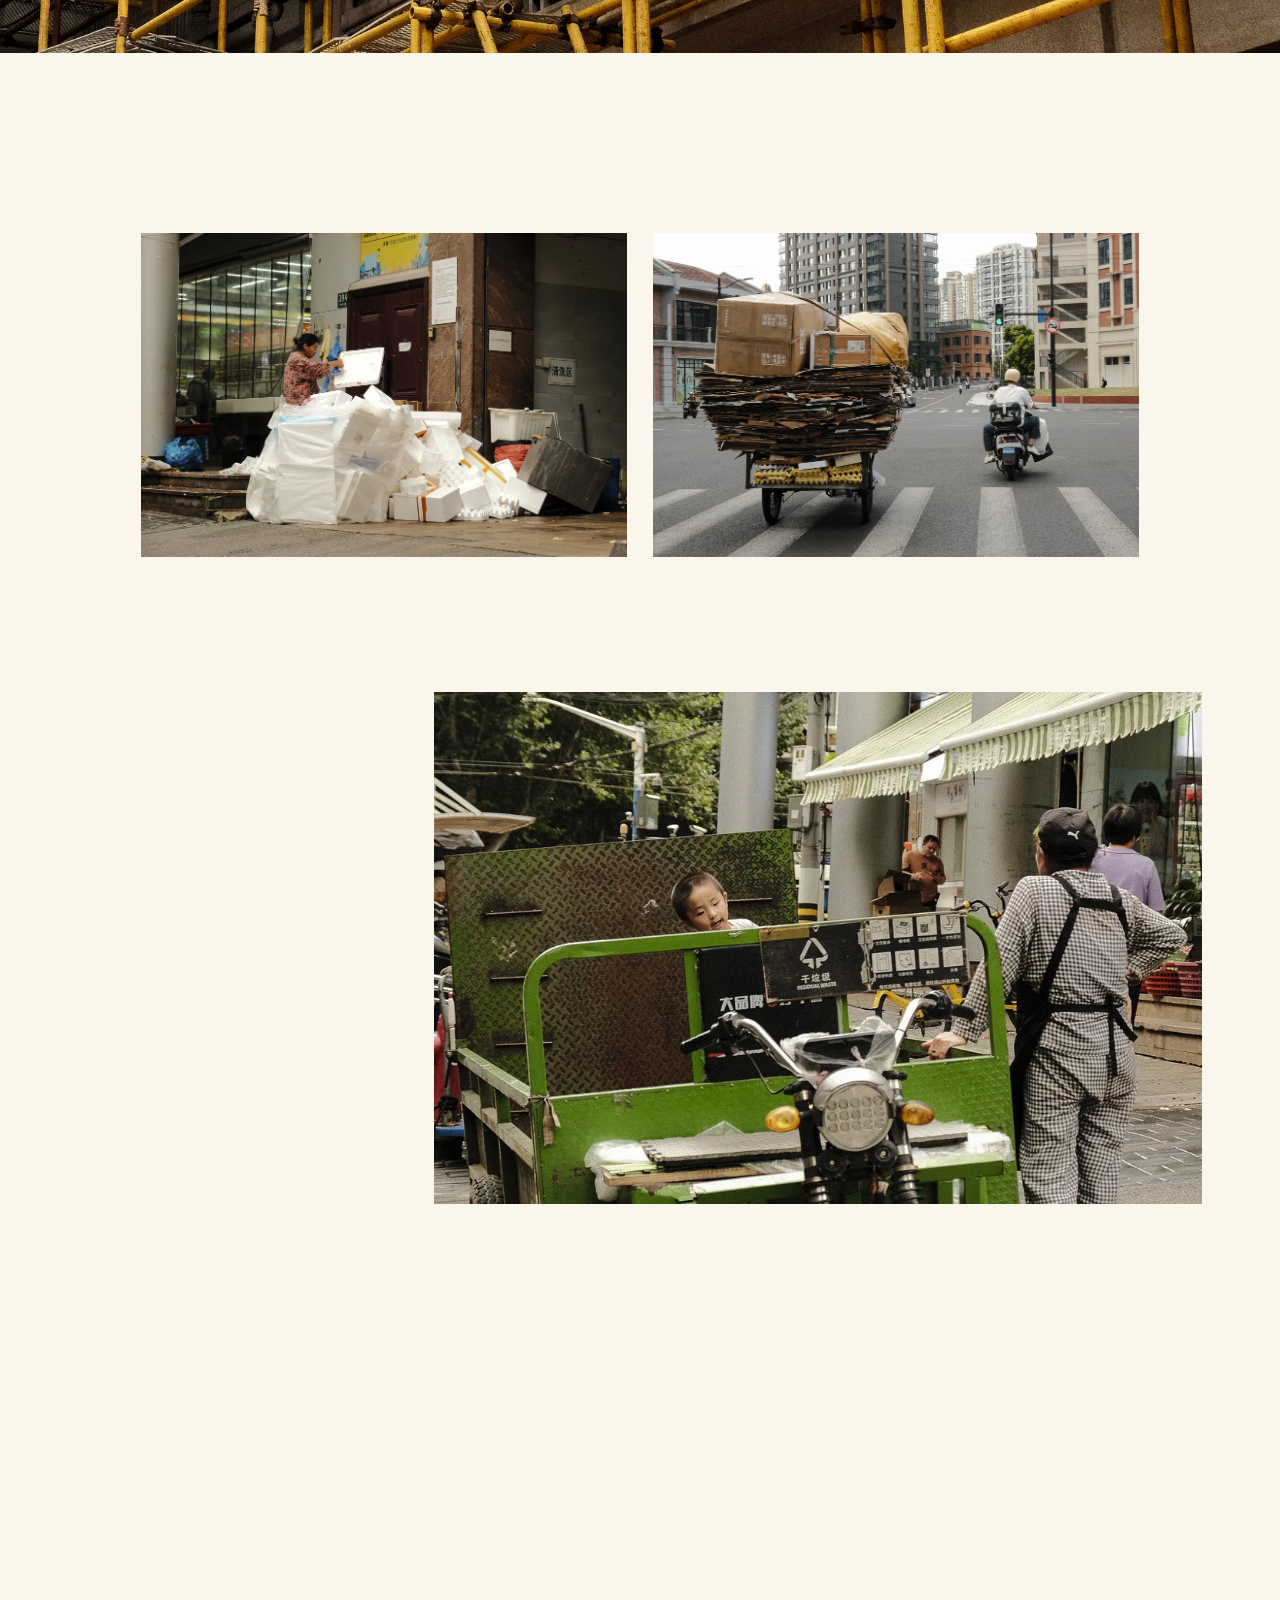
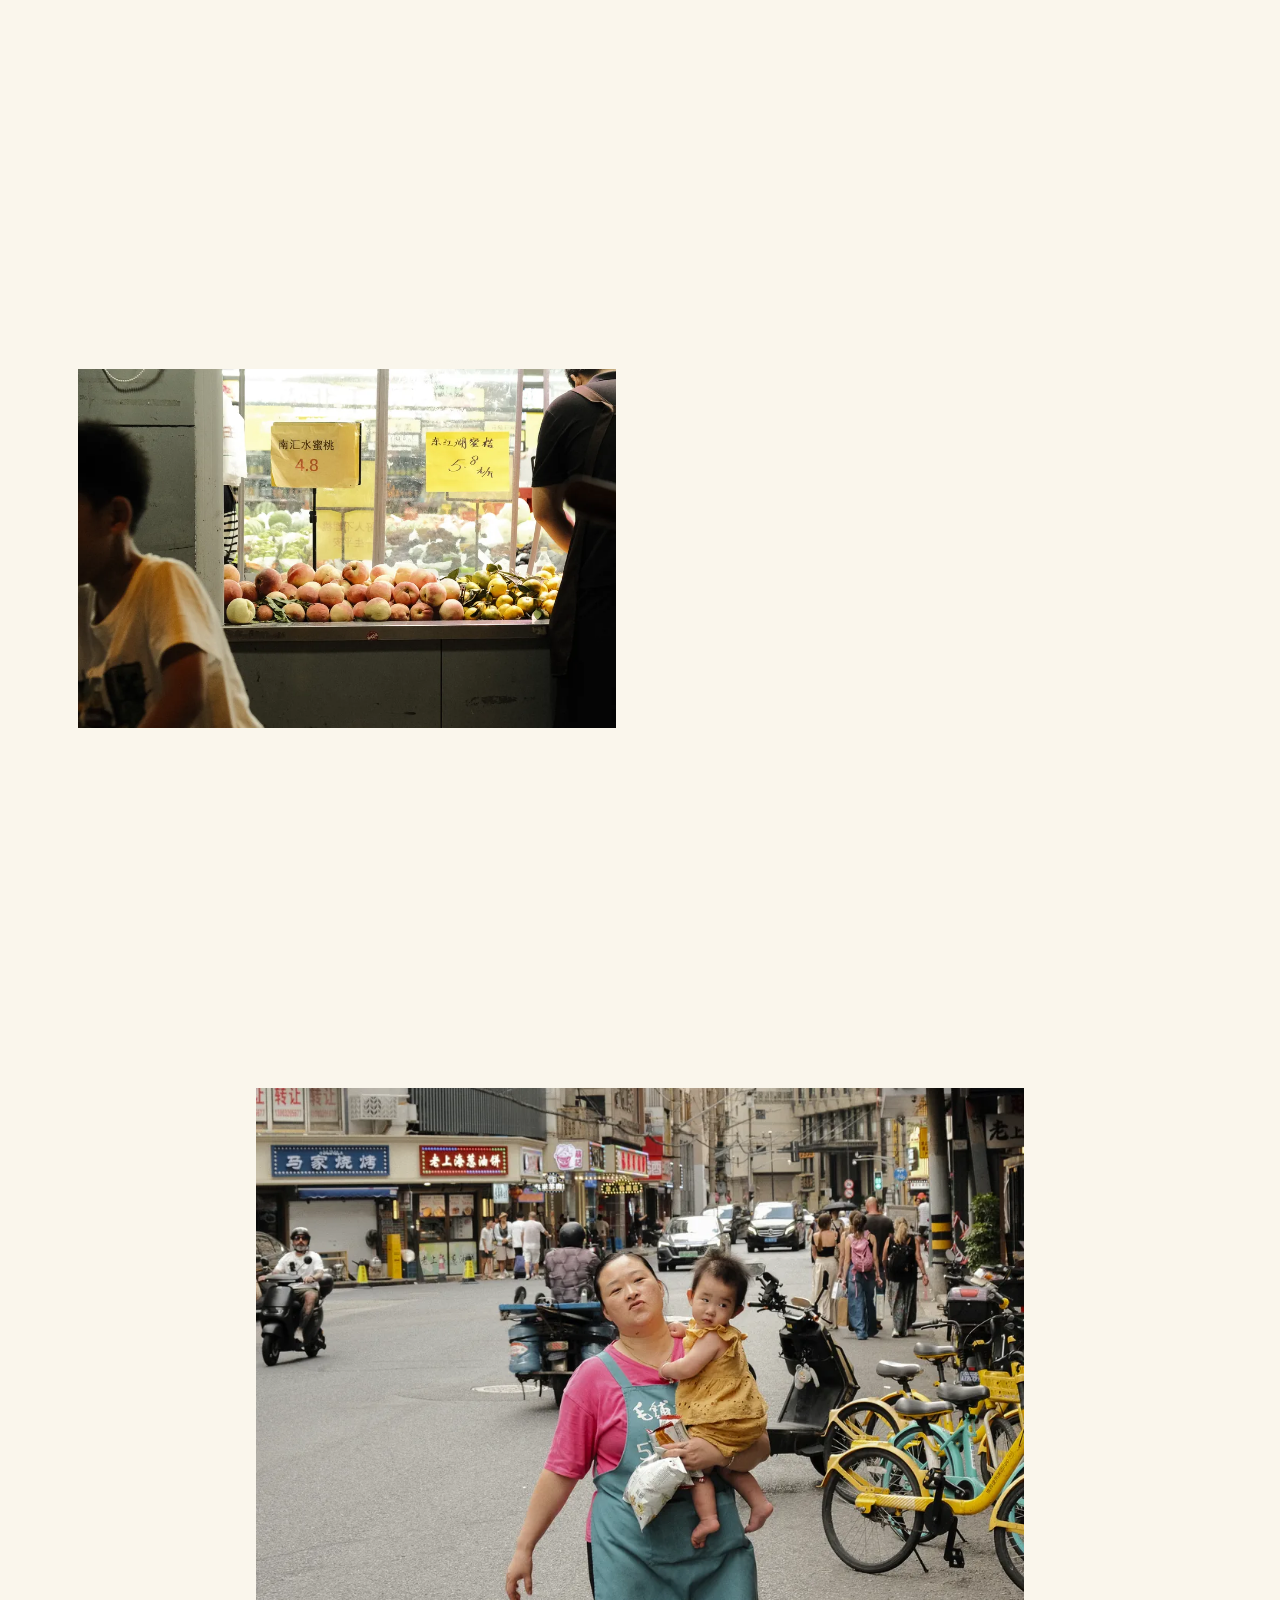
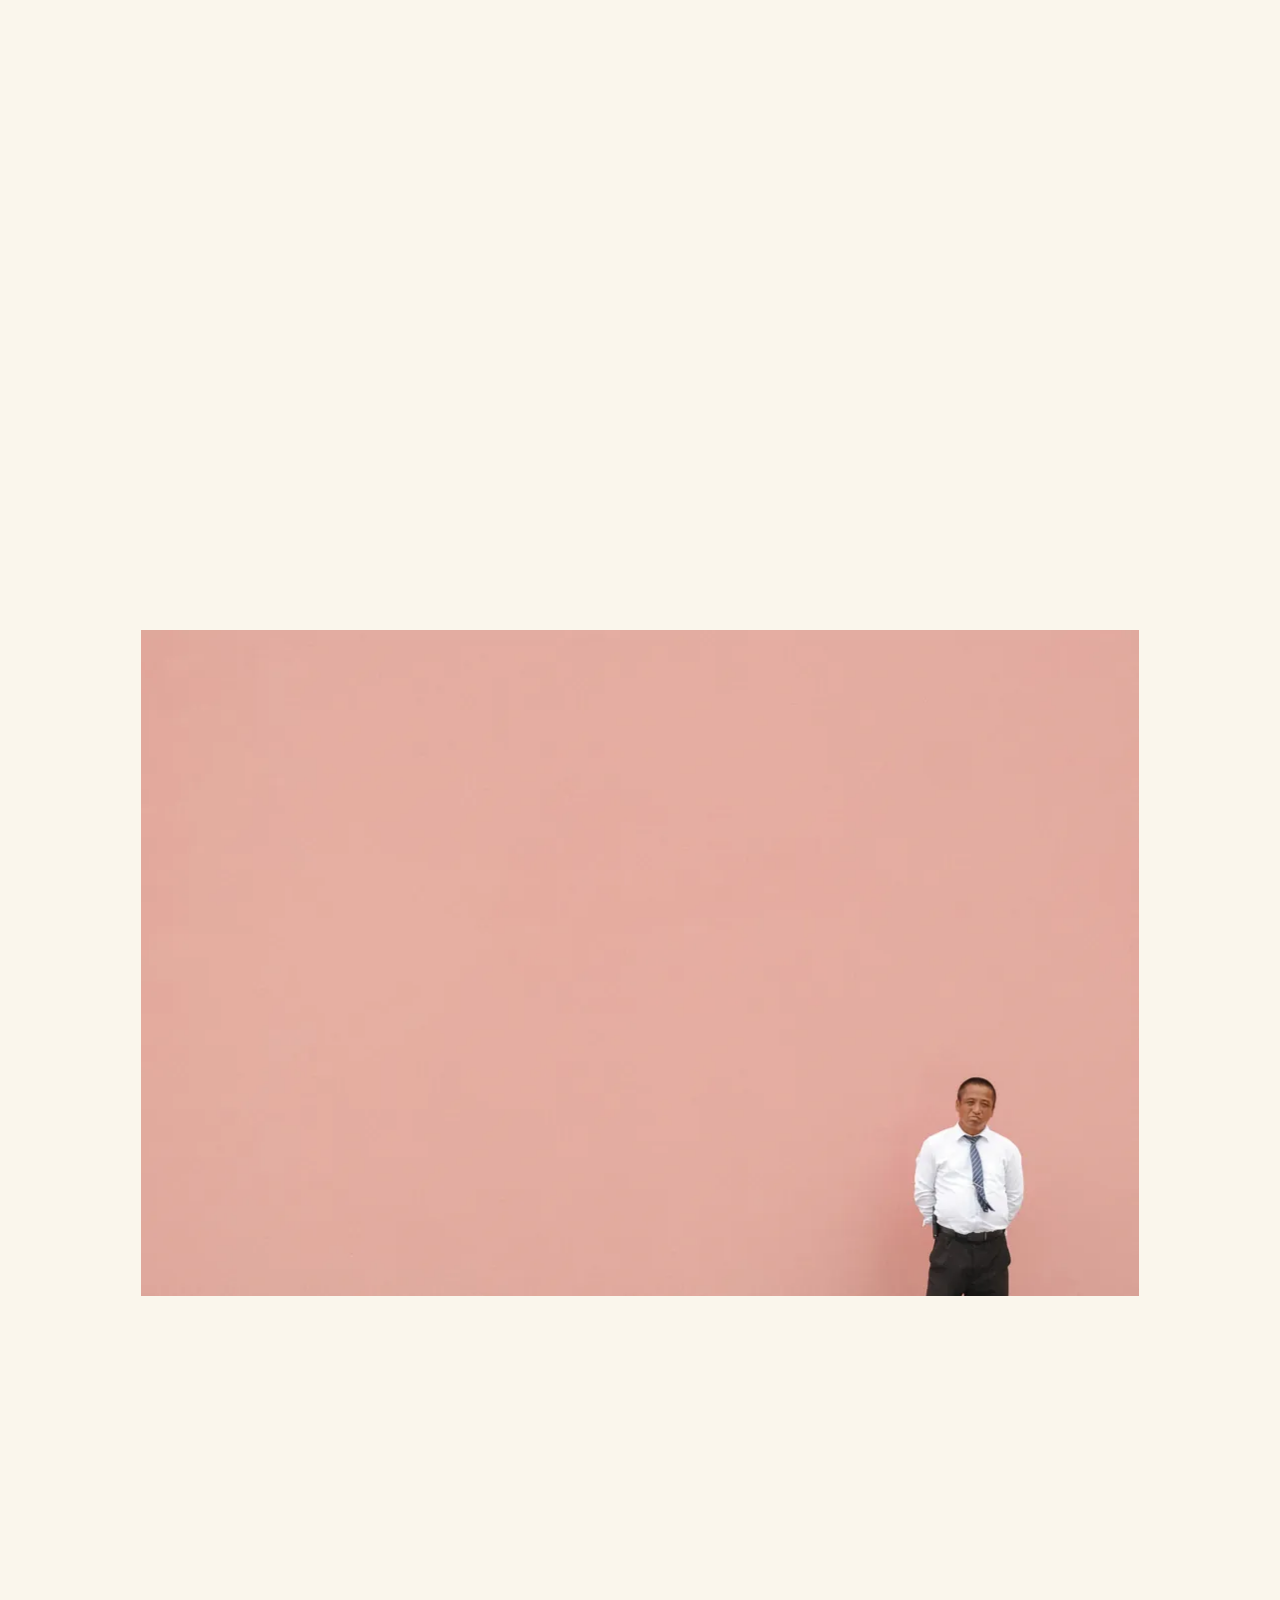
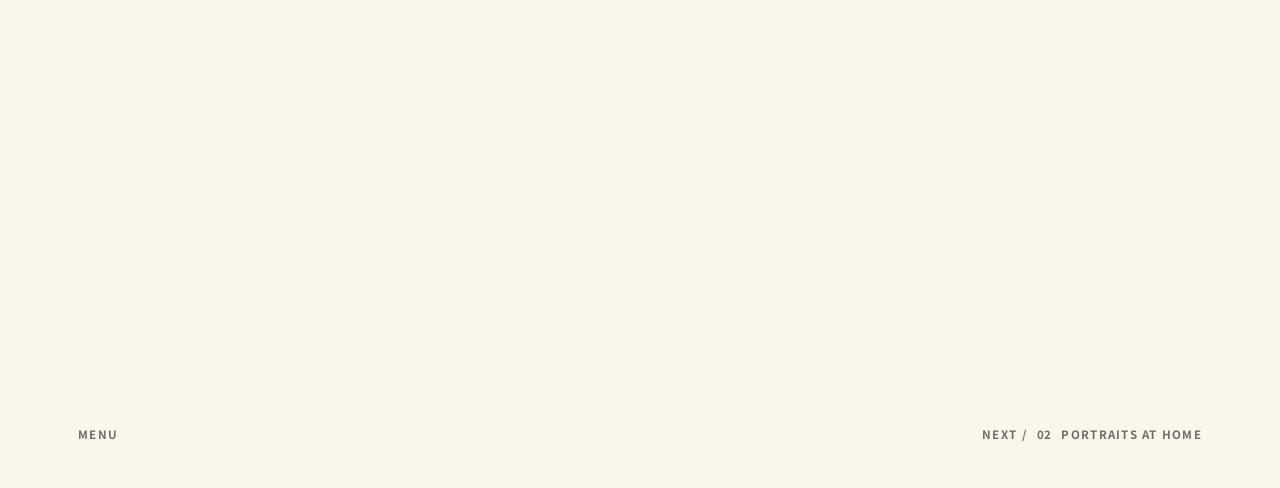
==== commit 64d08abf: "Pages projet : menu de retour et liens entre projets ; CSS/JS jamais servis périmés - Rail des proje" ====
--- a/china/index.html
+++ b/china/index.html
@@ -14,14 +14,15 @@
 <meta name="theme-color" content="#C4261E">
 <link rel="icon" href="/favicon.svg" type="image/svg+xml">
 <link rel="preload" href="/assets/fonts/denkidan-400.woff" as="font" type="font/woff" crossorigin>
-<link rel="stylesheet" href="/assets/css/site.css">
+<link rel="preload" href="/assets/fonts/denkidan-700.woff" as="font" type="font/woff" crossorigin>
+<link rel="stylesheet" href="/assets/css/site.css?v=3">
 </head>
 <!-- Pour un nouveau projet : copier ce dossier, changer data-slug et le <title>. Le contenu vient de /assets/js/projects.js -->
 <body class="papier page-projet" data-slug="china">
 
   <nav class="rail rail--g-haut ui" aria-label="Navigation">
-    <a class="lnk v" href="/">Index</a>
-    <span class="v" data-titre></span>
+    <a class="lnk v" href="/">Menu</a>
+    <ul data-projets-simples></ul>
   </nav>
 
   <main>
@@ -32,7 +33,7 @@
   </main>
 
   <noscript><p style="padding:24px">Ce site a besoin de JavaScript pour afficher les photographies. <a href="/">Retour</a></p></noscript>
-  <script src="/assets/js/projects.js"></script>
-  <script src="/assets/js/site.js"></script>
+  <script src="/assets/js/projects.js?v=3"></script>
+  <script src="/assets/js/site.js?v=3"></script>
 </body>
 </html>
--- a/assets/css/site.css
+++ b/assets/css/site.css
@@ -6,6 +6,7 @@
    Un caractère chinois absent s'affiche dans la police chinoise du système en attendant. */
 @font-face { font-family: 'Denkidan'; src: url(/assets/fonts/denkidan-400.woff) format('woff'); font-weight: 400; font-display: swap; }
 @font-face { font-family: 'Denkidan'; src: url(/assets/fonts/denkidan-500.woff) format('woff'); font-weight: 500; font-display: swap; }
+@font-face { font-family: 'Denkidan'; src: url(/assets/fonts/denkidan-700.woff) format('woff'); font-weight: 700; font-display: swap; }
 
 :root {
   --rouge: #C4261E;              /* rouge d'imprimerie, légèrement pigmentaire */
@@ -21,6 +22,9 @@
   --track: .11em;
   --fade: 220ms;
   --seq-pad: calc(var(--m) * 2 + var(--rail));   /* marge latérale des séquences */
+  --noir: #121211;               /* fond du projet 02 */
+  --ivoire: #F3F2EE;
+  --gris: #8B8B87;
 }
 
 *, *::before, *::after { box-sizing: border-box; }
@@ -67,6 +71,11 @@
 
 .nom { opacity: .9; }
 
+/* Menus des pages rouges (accueil, contact, 404) : plus gras et plus présents sur le rouge */
+body.rouge .rail { font-weight: 700; }
+body.rouge .lnk { opacity: .82; }
+body.rouge .lnk:hover, body.rouge .lnk:focus-visible, body.rouge .lnk.is-on, body.rouge .lnk[aria-current] { opacity: 1; font-weight: 700; }
+
 /* Aperçu central : deux calques pour le fondu croisé */
 .apercu { position: fixed; inset: 0; z-index: 1; pointer-events: none; }
 .apercu img {
@@ -130,6 +139,12 @@
 
 /* Rails au-dessus du rouge */
 body.papier .rail.sur-rouge { mix-blend-mode: normal; color: var(--blanc); }
+
+/* Menu des pages projet : même graisse que l'accueil, projet ouvert à pleine opacité */
+.page-projet .rail, .page-projet .fin { font-weight: 700; }
+body.page-projet .rail .lnk, body.page-projet .fin .lnk { opacity: .62; }
+body.page-projet .rail .lnk:hover, body.page-projet .rail .lnk:focus-visible, body.page-projet .rail .lnk[aria-current],
+body.page-projet .fin .lnk:hover, body.page-projet .fin .lnk:focus-visible { opacity: 1; font-weight: 700; }
 .b { margin: var(--mt, 0) 0 0; text-transform: none; letter-spacing: .04em; }
 .b img { width: 100%; max-width: calc(88svh * var(--ar, 1.5)); }
 .b.al-center img { margin-inline: auto; }
@@ -164,6 +179,20 @@
 .texte-legal h2 { font-size: var(--txt); font-weight: 500; letter-spacing: var(--track); text-transform: uppercase; margin: 2.6em 0 .6em; }
 .texte-legal p { margin: 0; }
 .texte-legal a { border-bottom: 1px solid currentColor; }
+
+/* ---------------- Thème noir (Portraits at home) ---------------- */
+
+body.noir { background: var(--noir); color: var(--ivoire); }
+body.noir .rail { color: var(--ivoire); }
+
+/* Images réglées par la hauteur (--h) ou par la largeur (--w) */
+.b.b-h img { width: min(calc(var(--h) * var(--ar)), 100%); max-width: none; height: auto; }
+.b.b-w img { width: var(--w); max-width: none; height: auto; margin-left: calc((100% - var(--w)) / 2); }
+.b-wv { width: var(--w); }
+.b-pair.gap-tight { column-gap: 1vw; }
+
+/* Numérotation grise en marge droite, à la hauteur du haut de l'image */
+.nb { position: absolute; right: var(--m); writing-mode: vertical-rl; white-space: nowrap; font-size: var(--txt); letter-spacing: var(--track); color: var(--gris); font-variant-numeric: tabular-nums; }
 
 /* ---------------- Téléphone : une autre composition ---------------- */
 
@@ -190,9 +219,23 @@
   .lettrage { left: var(--lm); width: var(--wm); top: calc(var(--h) - var(--split) * var(--wm) * var(--ratio)); }
   .meta { right: 4px; font-size: 9.5px; }
 
+  /* Portraits : images seules 76 à 88vw centrées, paires empilées et serrées, numéro au-dessus */
+  .nb { position: static; display: block; writing-mode: horizontal-tb; text-align: right; padding-bottom: 6px; }
+  .b.b-h img, .b.b-w img { width: var(--wm, 84vw); max-width: 100%; margin-inline: auto; }
+  .b-h .nb, .b-w .nb { width: var(--wm, 84vw); max-width: 100%; margin-inline: auto; }
+  .b.m-full img { width: 100vw; max-width: none; margin-left: calc(-1 * var(--seq-pad)); }
+  .m-full .nb { width: auto; }
+  .b-pair.gap-tight { width: var(--wm, 76vw); max-width: 100%; margin-inline: auto; row-gap: 2vh; }
+  .b-pair.gap-tight > :last-child { width: auto; margin-left: 0; }
+
   /* Projet : barre du haut horizontale */
   .page-projet .rail--g-haut { top: var(--m); bottom: auto; flex-direction: row; gap: 18px; }
+  .page-projet .rail--g-haut ul { flex-direction: row; gap: 18px; }
   .page-projet .rail--d-bas  { top: var(--m); bottom: auto; }
+}
+/* Petits téléphones : les autres projets gardent seulement leur numéro */
+@media (max-width: 385px) {
+  .page-projet .rail--g-haut a:not([aria-current]) .idx ~ span { display: none; }
 }
 
 @media (prefers-reduced-motion: reduce) {
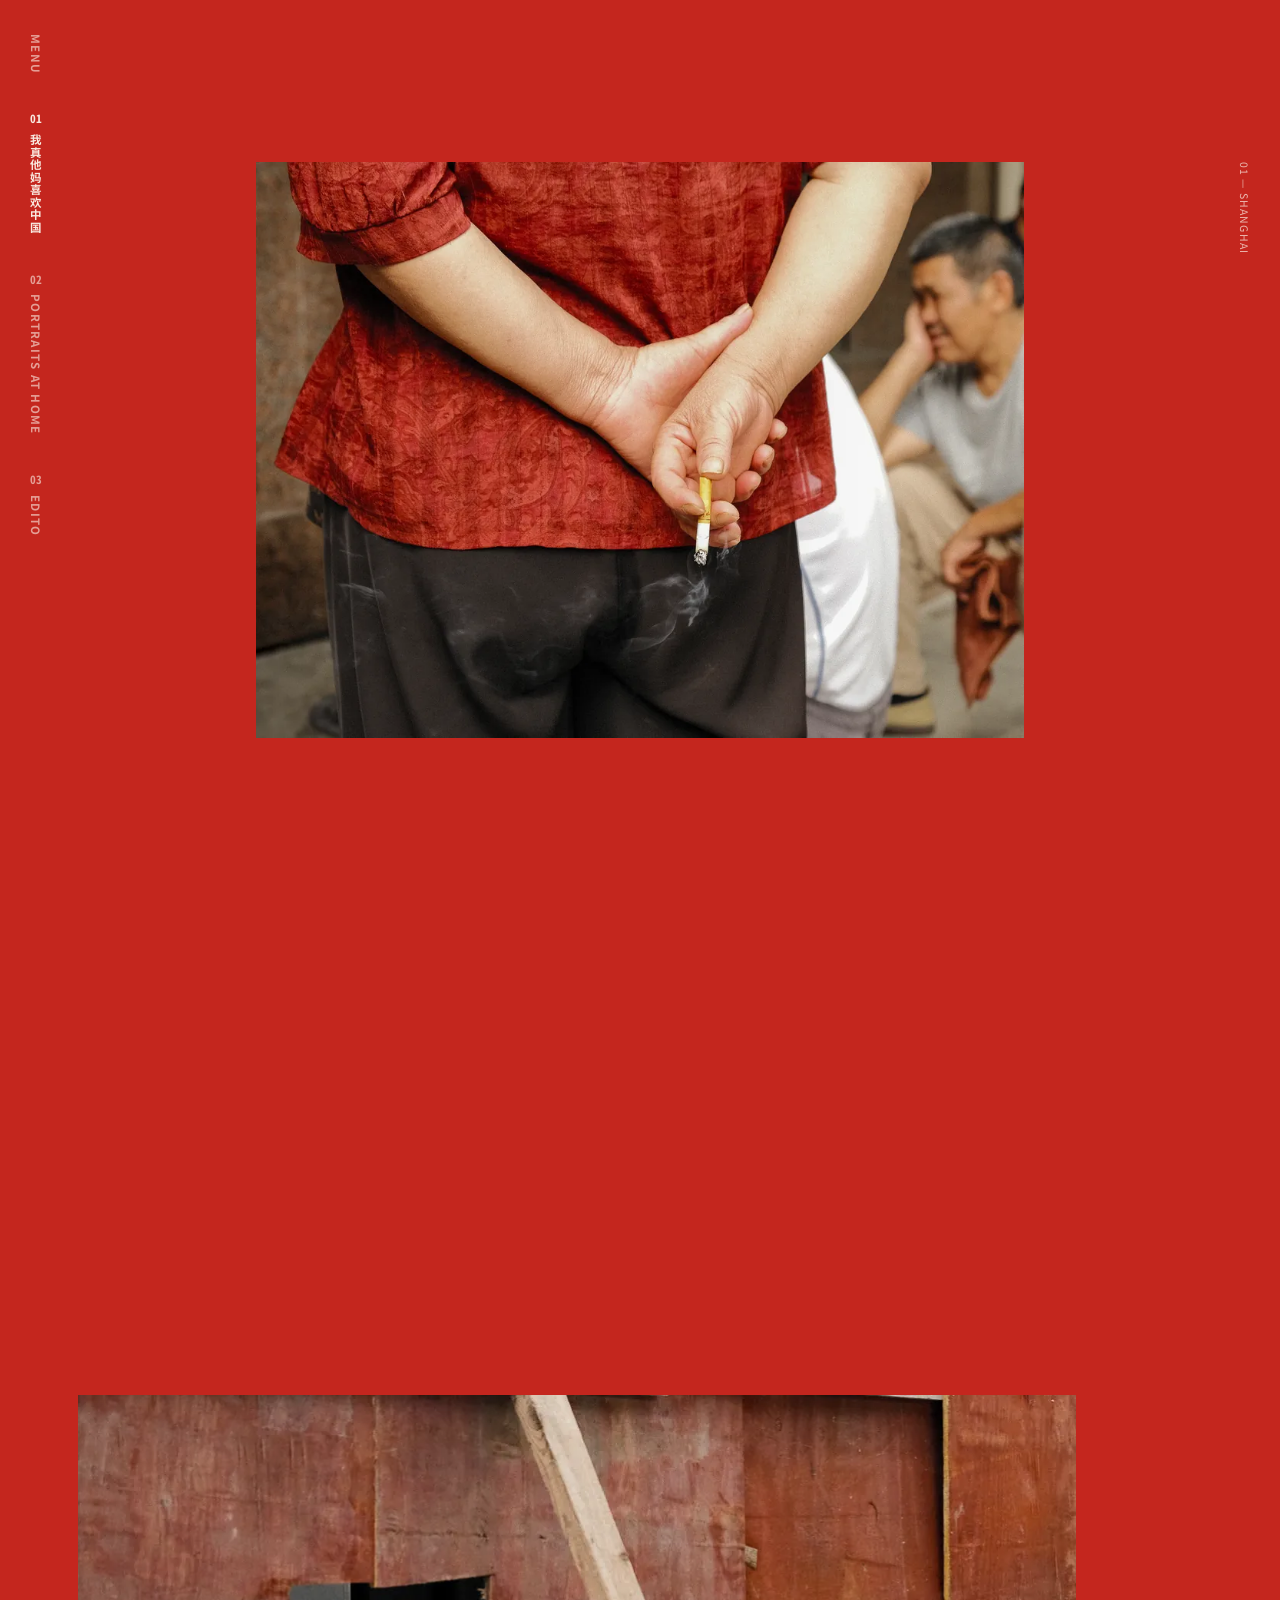
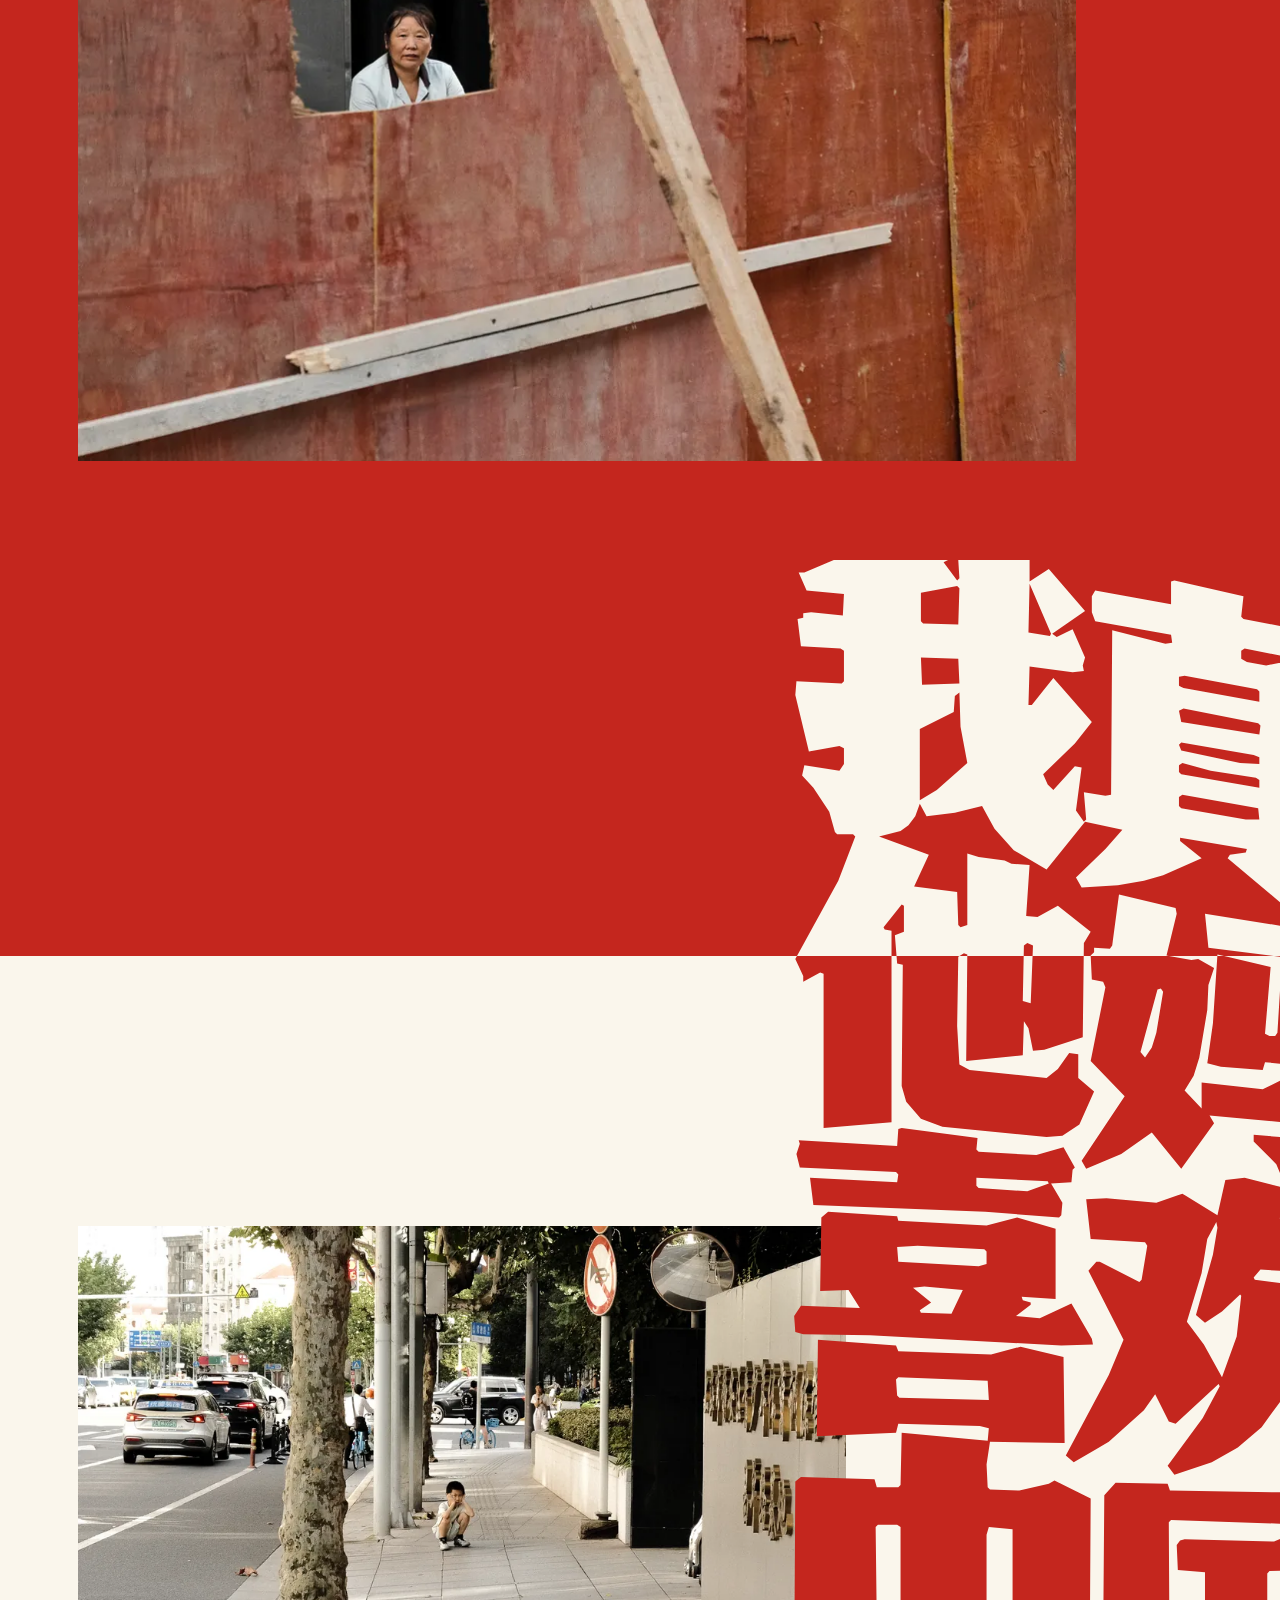
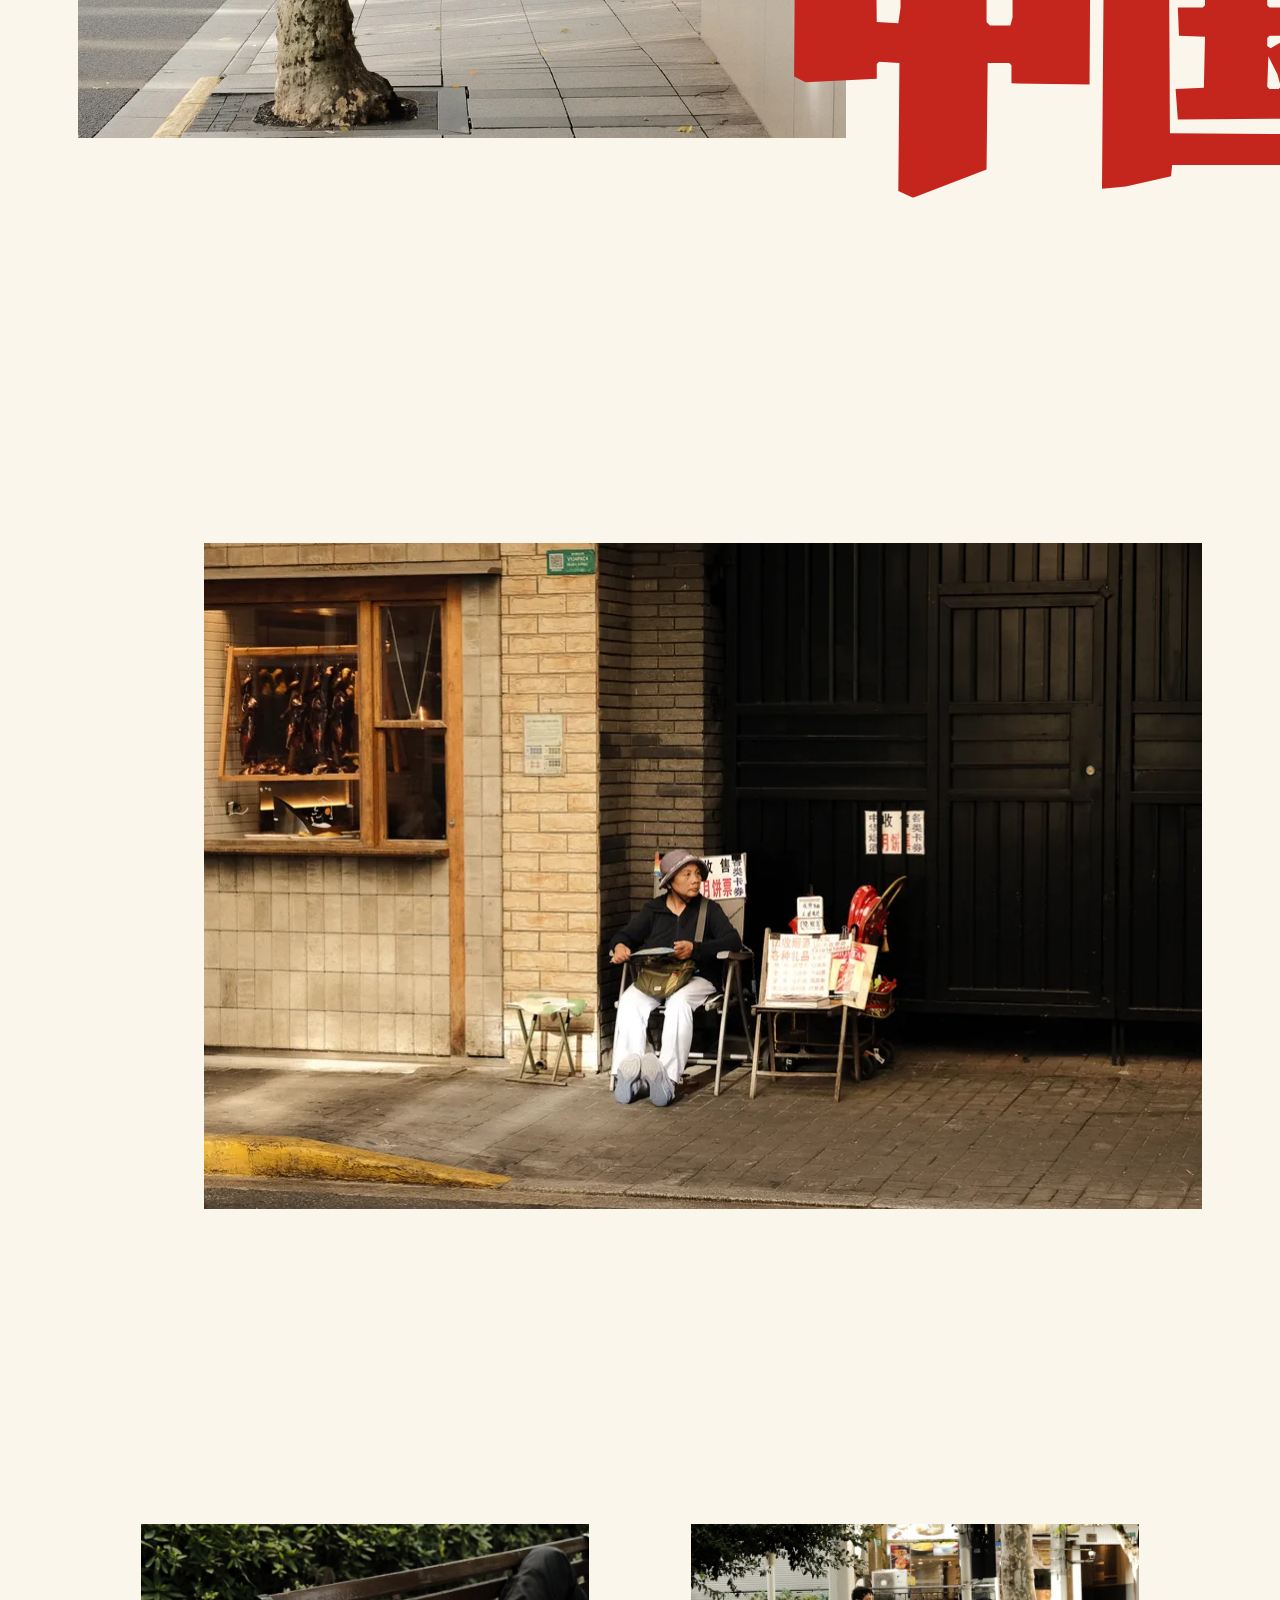
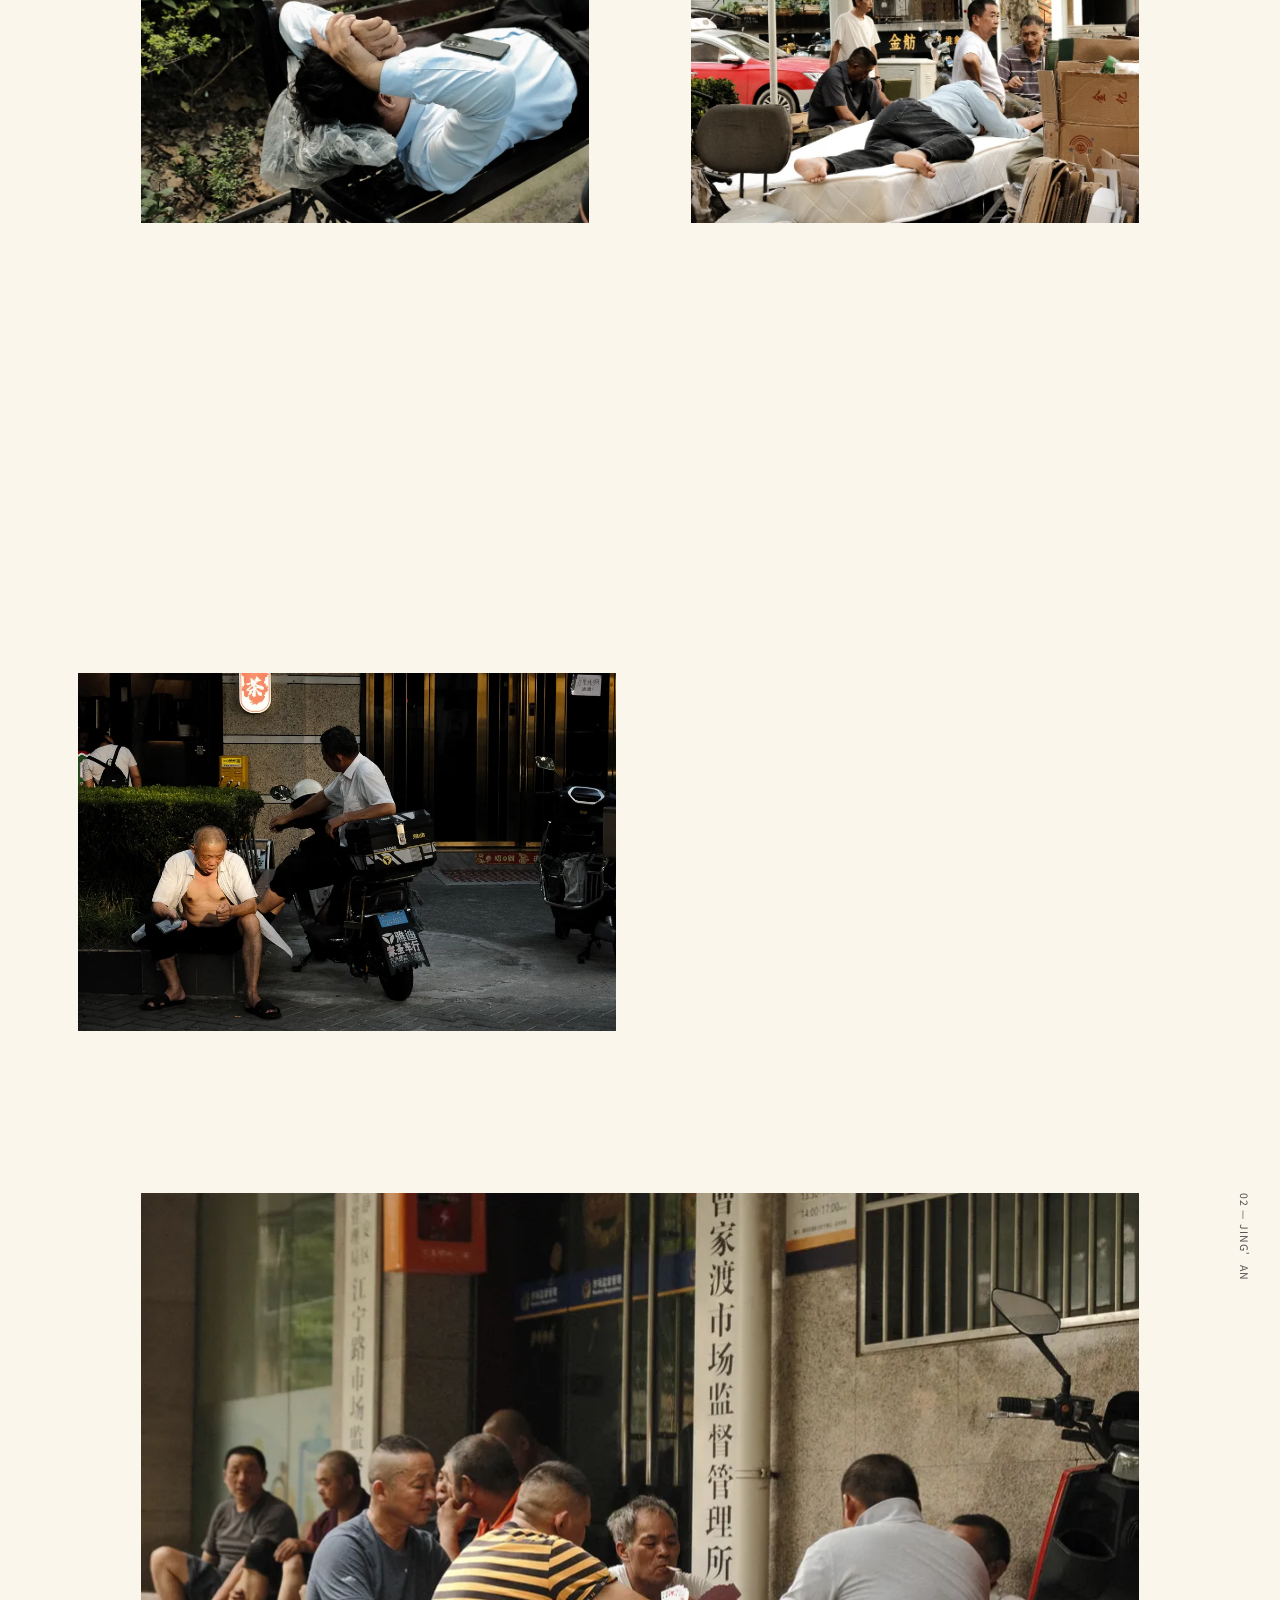
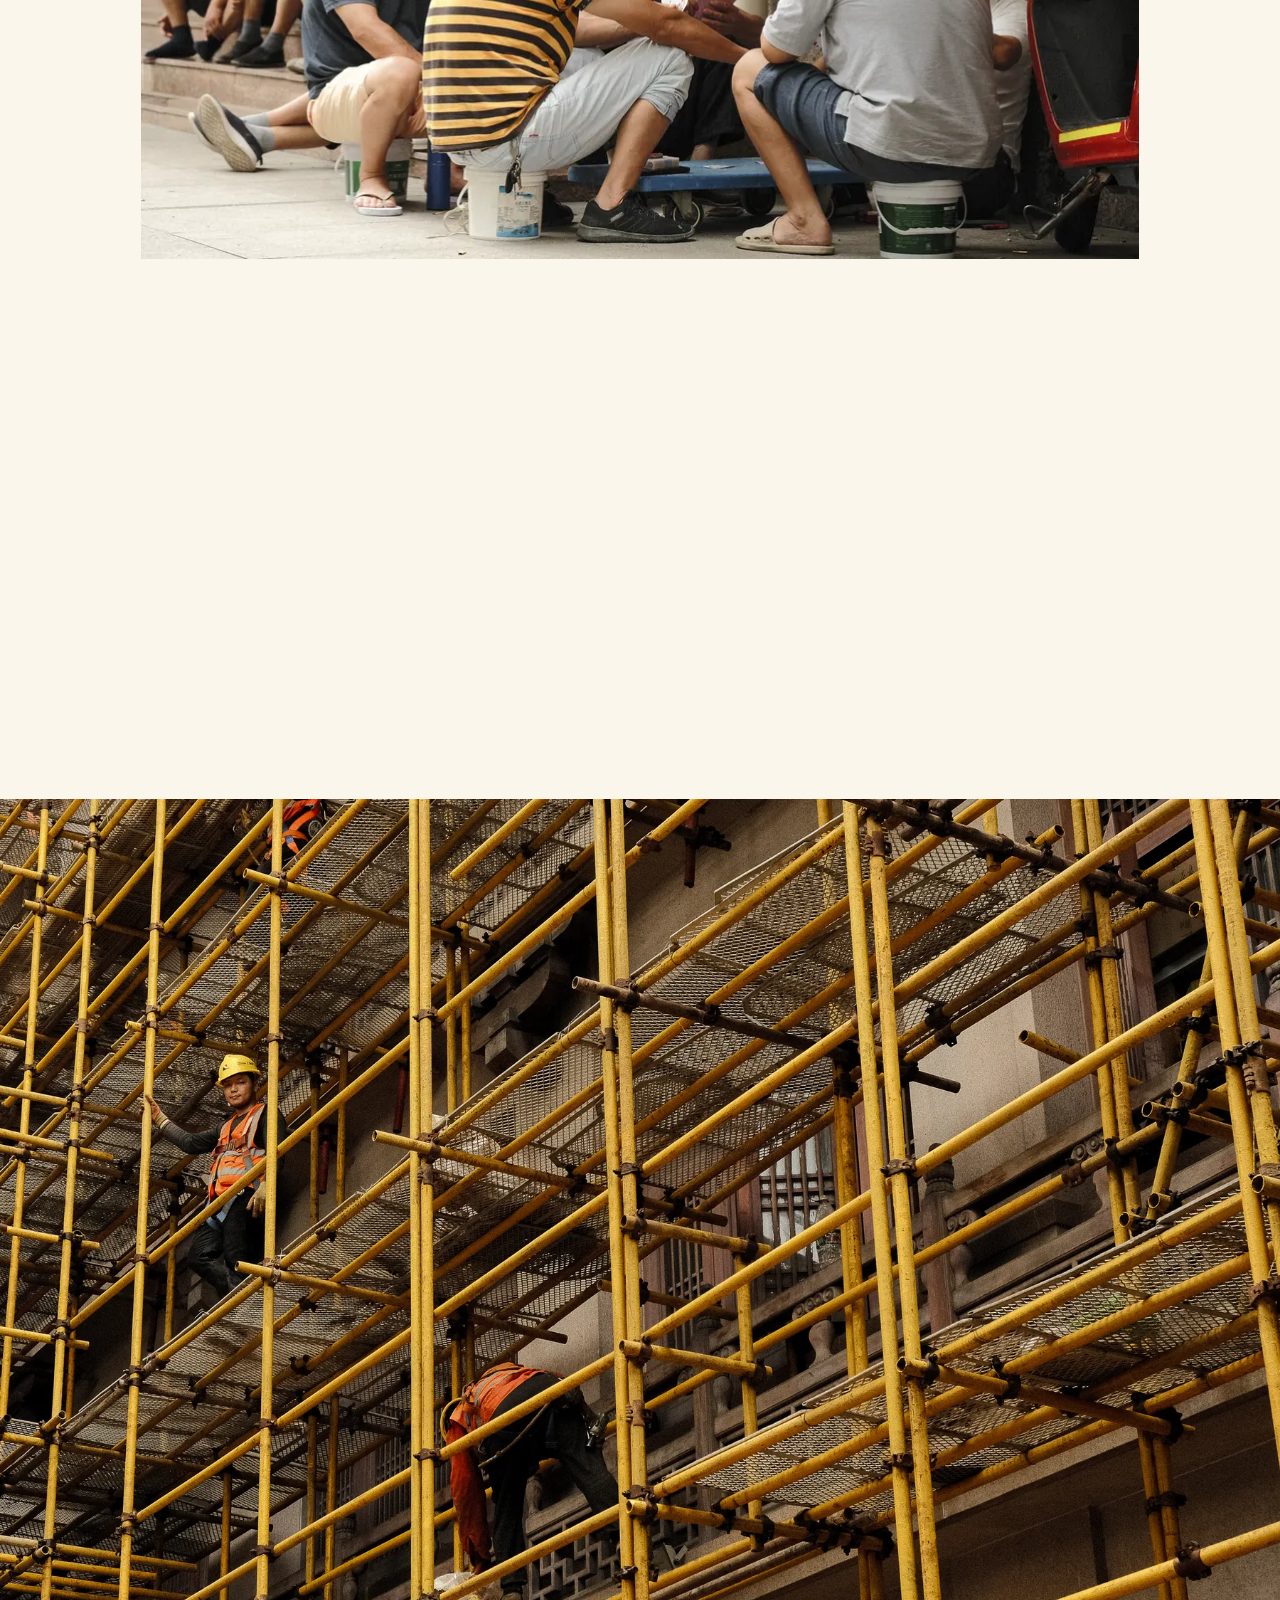
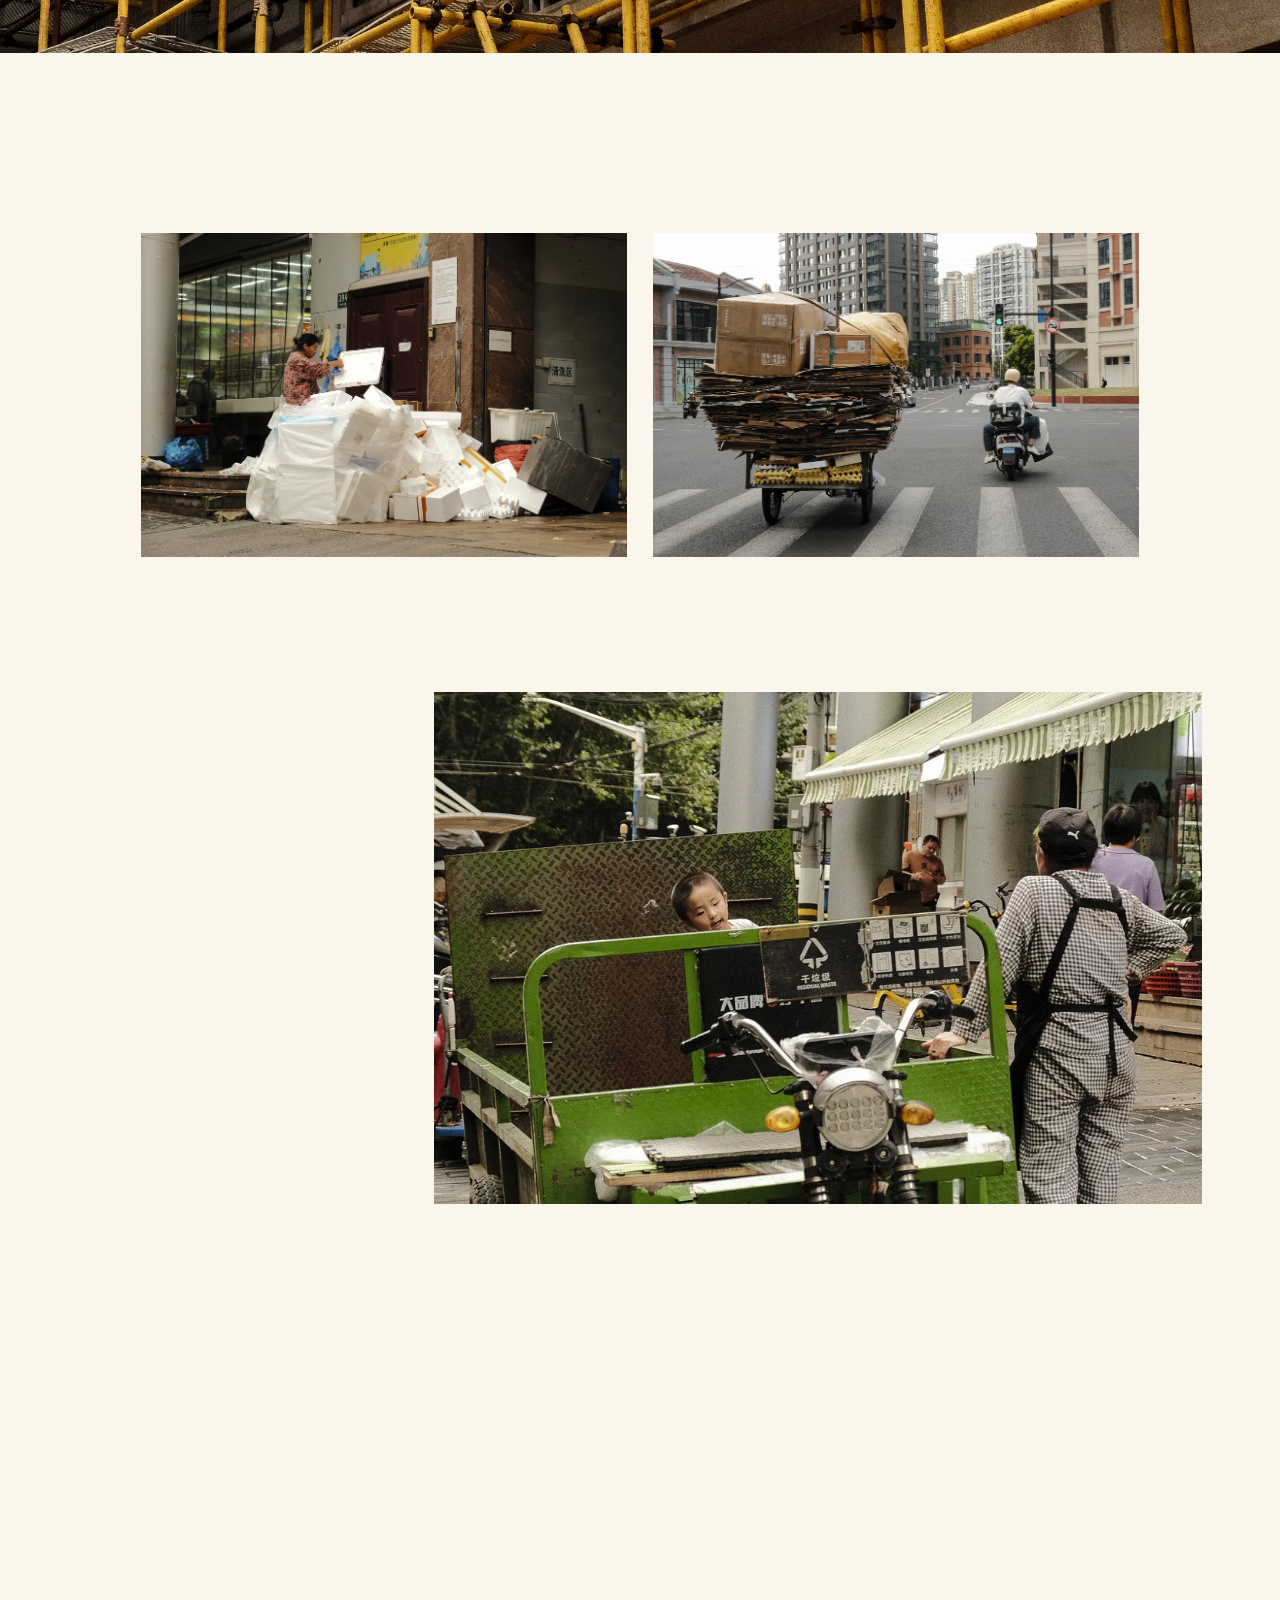
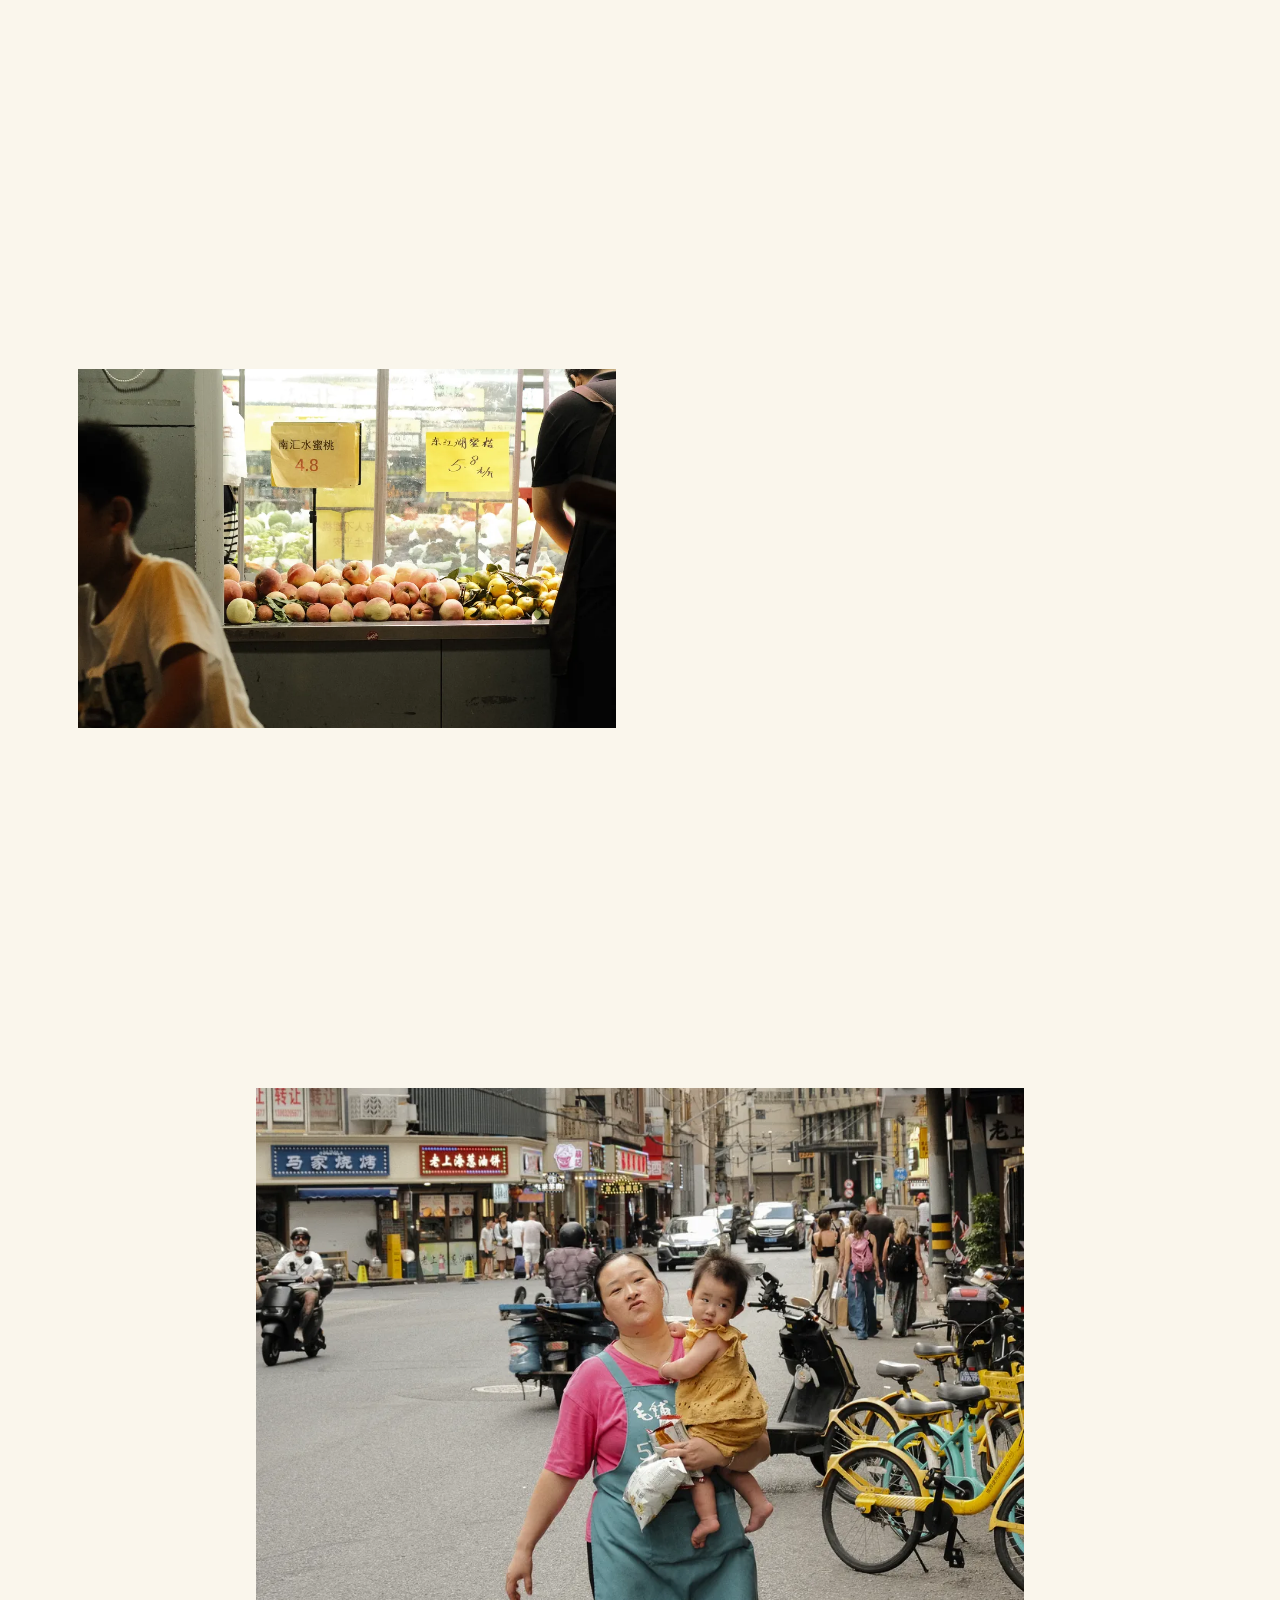
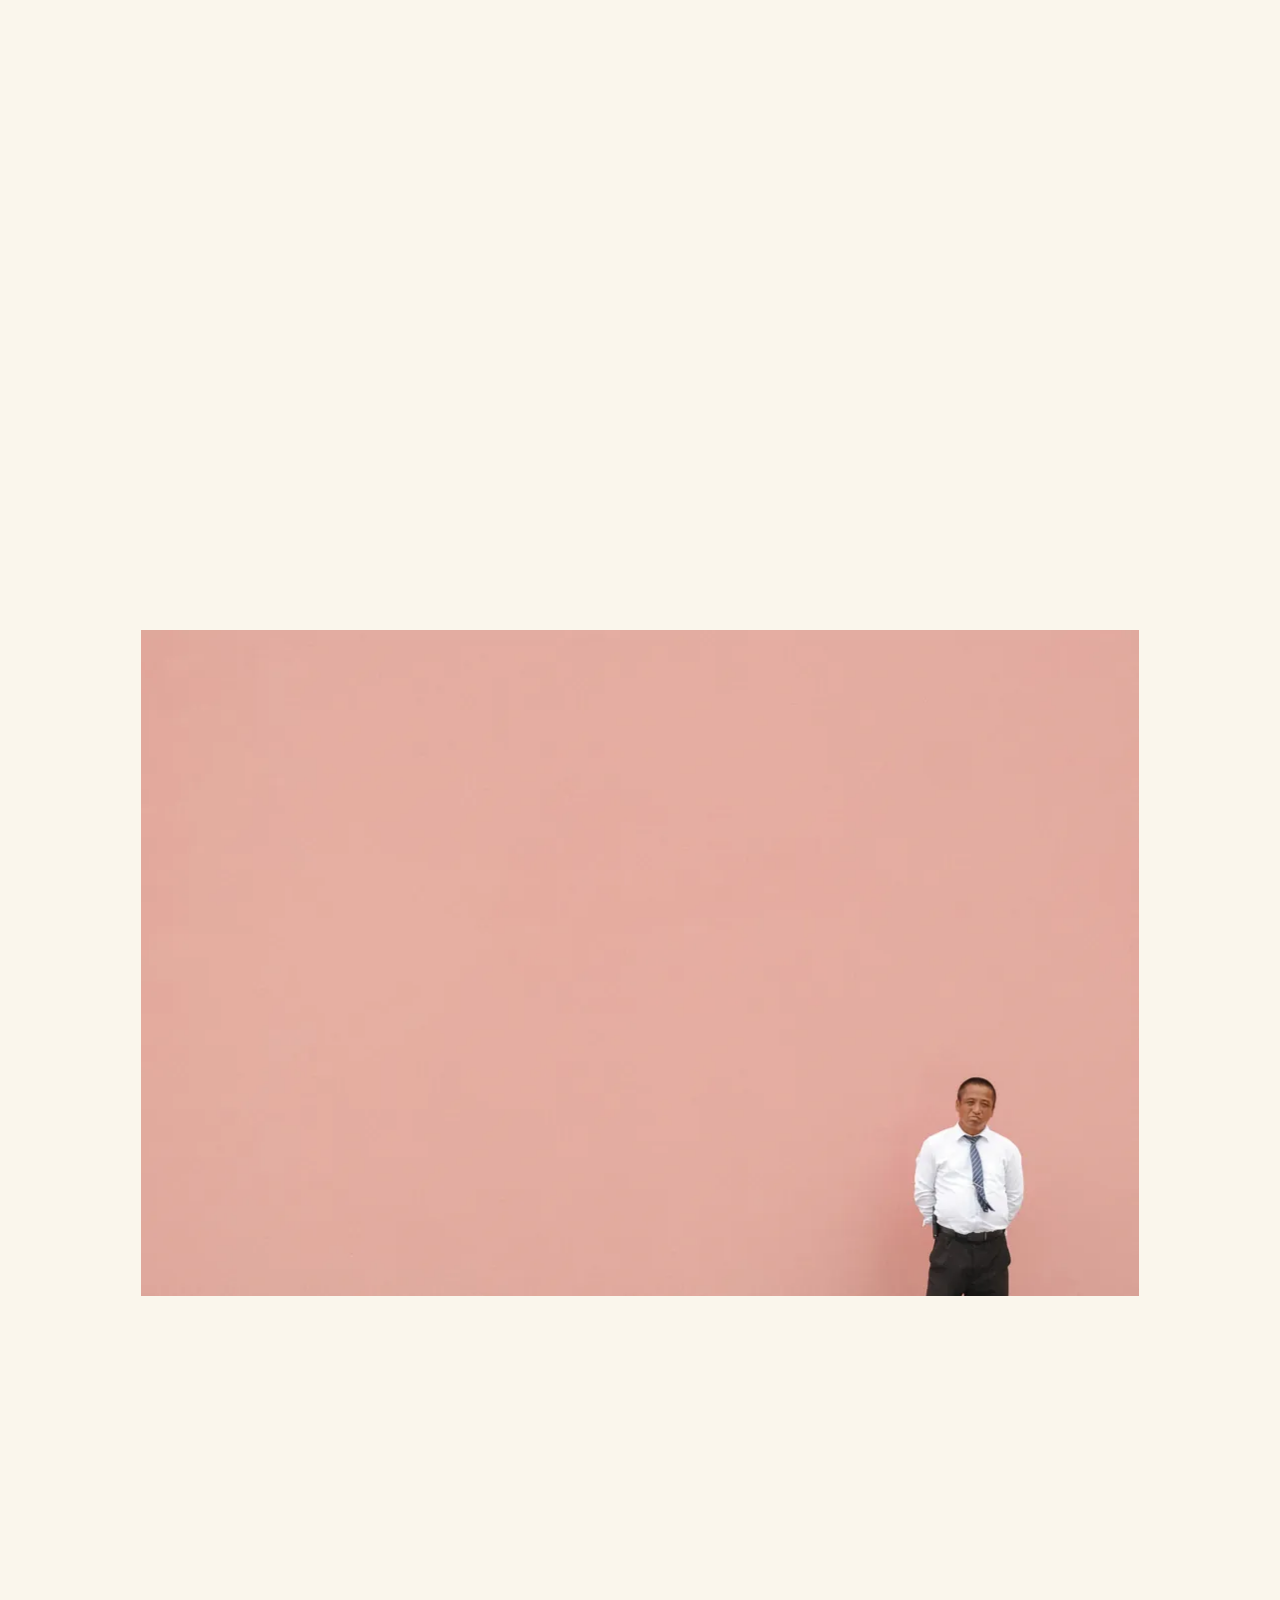
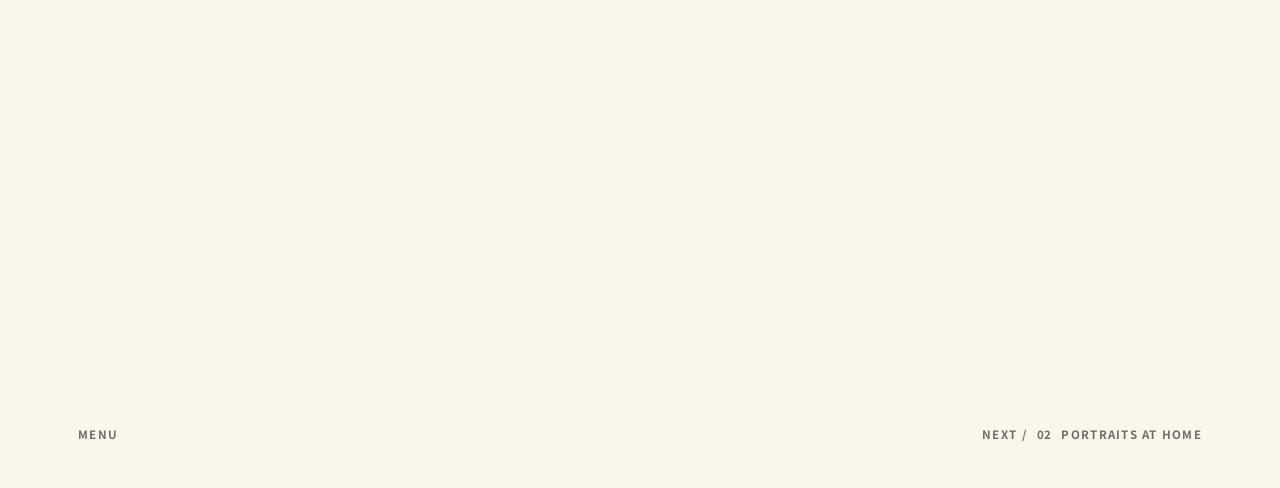
==== commit 7239543a: "Edito : plus de tirage agrandi au survol de la souris Le survol et le clic à la souris n'ouvrent plu" ====
--- a/china/index.html
+++ b/china/index.html
@@ -15,7 +15,7 @@
 <link rel="icon" href="/favicon.svg" type="image/svg+xml">
 <link rel="preload" href="/assets/fonts/denkidan-400.woff" as="font" type="font/woff" crossorigin>
 <link rel="preload" href="/assets/fonts/denkidan-700.woff" as="font" type="font/woff" crossorigin>
-<link rel="stylesheet" href="/assets/css/site.css?v=3">
+<link rel="stylesheet" href="/assets/css/site.css?v=6">
 </head>
 <!-- Pour un nouveau projet : copier ce dossier, changer data-slug et le <title>. Le contenu vient de /assets/js/projects.js -->
 <body class="papier page-projet" data-slug="china">
@@ -33,7 +33,7 @@
   </main>
 
   <noscript><p style="padding:24px">Ce site a besoin de JavaScript pour afficher les photographies. <a href="/">Retour</a></p></noscript>
-  <script src="/assets/js/projects.js?v=3"></script>
-  <script src="/assets/js/site.js?v=3"></script>
+  <script src="/assets/js/projects.js?v=6"></script>
+  <script src="/assets/js/site.js?v=6"></script>
 </body>
 </html>
--- a/assets/css/site.css
+++ b/assets/css/site.css
@@ -22,7 +22,9 @@
   --track: .11em;
   --fade: 220ms;
   --seq-pad: calc(var(--m) * 2 + var(--rail));   /* marge latérale des séquences */
-  --noir: #121211;               /* fond du projet 02 */
+  --noir: #121211;
+  --orange: #EC6A1E;             /* projet 02 : la teinte de la lumière des deux photos en couleur */
+  --blanc-p: #F5F4F0;            /* projet 02 : blanc neutre, sans le jaune du crème */
   --ivoire: #F3F2EE;
   --gris: #8B8B87;
 }
@@ -137,8 +139,23 @@
 .meta { position: absolute; right: var(--m); writing-mode: vertical-rl; white-space: nowrap; font-size: 10.5px; letter-spacing: var(--track); text-transform: uppercase; opacity: .75; }
 .champ-rouge .meta { color: var(--blanc); }
 
-/* Rails au-dessus du rouge */
-body.papier .rail.sur-rouge { mix-blend-mode: normal; color: var(--blanc); }
+/* Menu au-dessus d'un champ de couleur : copie claire, coupée net à la limite (voir site.js) */
+body.papier .rail.rail-clair { mix-blend-mode: normal; color: var(--blanc); }
+
+/* ---------------- Blanc et orange (Portraits at home) ---------------- */
+
+body.papier.fond-blanc { background: var(--blanc-p); }
+.champ-orange { background: var(--orange); }
+body.fond-blanc .nb { color: #77766F; }
+body.papier .champ-orange .nb, body.papier .b-cheval .nb { color: var(--blanc); }
+/* Photo à cheval : l'orange continue derrière elle jusqu'à --cheval de sa hauteur */
+.b-cheval { position: relative; z-index: 0; }
+.b-cheval .nb { right: calc(var(--m) - var(--seq-pad)); }   /* même marge que les autres numéros */
+.b-cheval::before {
+  content: ""; position: absolute; z-index: -1; background: var(--orange);
+  left: calc(-1 * var(--seq-pad)); right: calc(-1 * var(--seq-pad));
+  top: calc(-1 * var(--mt, 0px) - 1px); height: calc(var(--mt, 0px) + 1px + var(--cheval) * 100%);
+}
 
 /* Menu des pages projet : même graisse que l'accueil, projet ouvert à pleine opacité */
 .page-projet .rail, .page-projet .fin { font-weight: 700; }
@@ -194,6 +211,41 @@
 /* Numérotation grise en marge droite, à la hauteur du haut de l'image */
 .nb { position: absolute; right: var(--m); writing-mode: vertical-rl; white-space: nowrap; font-size: var(--txt); letter-spacing: var(--track); color: var(--gris); font-variant-numeric: tabular-nums; }
 
+
+/* ---------------- Edito : tirages sur papier, posés sur une table noire ---------------- */
+
+body.edito { --fond-e: #0F0F0E; --texte-e: #E8E5DE; --gris-e: #8C8A85;
+  --proof-paper: #EEEAE2; --proof-ink: #171715;
+  --proof-top: 9px; --proof-side: 10px; --proof-bottom: 26px;   /* côtés fins, bas environ 2,5 fois plus profond */
+  --proof-ombre: 0 1px 0 rgba(255, 255, 255, .025), 0 2px 8px rgba(0, 0, 0, .2);
+  background: var(--fond-e); color: var(--texte-e); }
+body.edito .rail { color: var(--texte-e); }
+/* Le papier s'ajoute autour de la photo : la photo garde sa taille, le tirage est un peu plus grand */
+body.edito .proof { background: var(--proof-paper); padding: var(--proof-top) var(--proof-side) var(--proof-bottom); position: relative; box-shadow: var(--proof-ombre); }
+body.edito .proof img { display: block; outline: 0; }
+/* Le numéro est imprimé dans la marge basse du papier */
+body.edito .proof .nb { position: absolute; left: var(--proof-side); right: auto; top: auto; bottom: 8px; margin: 0; padding: 0; width: auto;
+  writing-mode: horizontal-tb; font-size: 8px; line-height: 1; letter-spacing: .1em; color: var(--proof-ink); text-align: left; }
+/* Image seule : le tirage prend la largeur de sa photo */
+body.edito .b.b-h { width: fit-content; max-width: 100%; margin-inline: auto; }
+body.edito .b.b-h img { width: calc(var(--h) * var(--ar)); max-width: 100%; }
+/* Diptyque : chaque photo garde ses 31vw, les deux papiers restent séparés de 1vw */
+body.edito .b-pair.gap-tight { width: calc(var(--w) + 4 * var(--proof-side)); column-gap: 1vw; }
+body.edito .b-pair__img { margin: 0; }
+body.edito .b-pair__img:focus-visible { outline: 1px solid var(--texte-e); outline-offset: 4px; }
+body.edito .fin { margin-top: 26vh; }
+
+/* Le tirage rapproché : un seul calque fixe, la page reste visible derrière */
+.proof-preview { position: fixed; inset: 0; z-index: 50; display: grid; place-items: center; pointer-events: none;
+  background: rgba(0, 0, 0, .12); opacity: 0; visibility: hidden; transition: opacity 120ms ease, visibility 0s linear 120ms; }
+.proof-preview.is-on { opacity: 1; visibility: visible; transition: opacity 120ms ease; }
+.proof-preview.par-toucher { pointer-events: auto; }
+.proof-preview .proof { margin: 0; }
+.proof-preview__photo { position: relative; }
+.proof-preview__img { display: block; max-width: none; object-fit: contain; }
+.proof-preview__old { position: absolute; inset: 0; width: 100%; height: 100%; max-width: none; object-fit: contain; }
+.proof-preview__old.is-gone { opacity: 0; transition: opacity 120ms ease; }
+
 /* ---------------- Téléphone : une autre composition ---------------- */
 
 @media (max-width: 760px) {
@@ -227,14 +279,25 @@
   .m-full .nb { width: auto; }
   .b-pair.gap-tight { width: var(--wm, 76vw); max-width: 100%; margin-inline: auto; row-gap: 2vh; }
   .b-pair.gap-tight > :last-child { width: auto; margin-left: 0; }
+  /* à cheval : le numéro sort du flux pour que la limite tombe bien à --cheval de la photo */
+  .b-cheval .nb { position: absolute; bottom: 100%; left: 0; right: 0; }
+  .b-cheval::before { top: calc(-.6 * var(--mt, 0px) - 1px); height: calc(.6 * var(--mt, 0px) + 1px + var(--cheval) * 100%); }
 
   /* Projet : barre du haut horizontale */
   .page-projet .rail--g-haut { top: var(--m); bottom: auto; flex-direction: row; gap: 18px; }
   .page-projet .rail--g-haut ul { flex-direction: row; gap: 18px; }
   .page-projet .rail--d-bas  { top: var(--m); bottom: auto; }
 }
-/* Petits téléphones : les autres projets gardent seulement leur numéro */
-@media (max-width: 385px) {
+/* Edito sur téléphone : papier réduit, images seules à 84 %, diptyques côte à côte (jamais empilés) */
+@media (max-width: 760px) {
+  body.edito { --proof-top: 7px; --proof-side: 7px; --proof-bottom: 20px; }
+  body.edito .b.b-h img { width: var(--wm, 84vw); }
+  body.edito .b-pair.gap-tight { grid-template-columns: 1fr 1fr; column-gap: 2vw; row-gap: 0; width: min(calc(84vw + 4 * var(--proof-side)), 100%); margin-inline: auto; }
+  body.edito .b-pair.gap-tight > :last-child { width: auto; margin-left: 0; }
+  body.edito .proof .nb { font-size: 7.5px; bottom: 6px; }
+}
+/* Téléphone : dans la barre d'un projet, les autres projets gardent seulement leur numéro */
+@media (max-width: 760px) {
   .page-projet .rail--g-haut a:not([aria-current]) .idx ~ span { display: none; }
 }
 
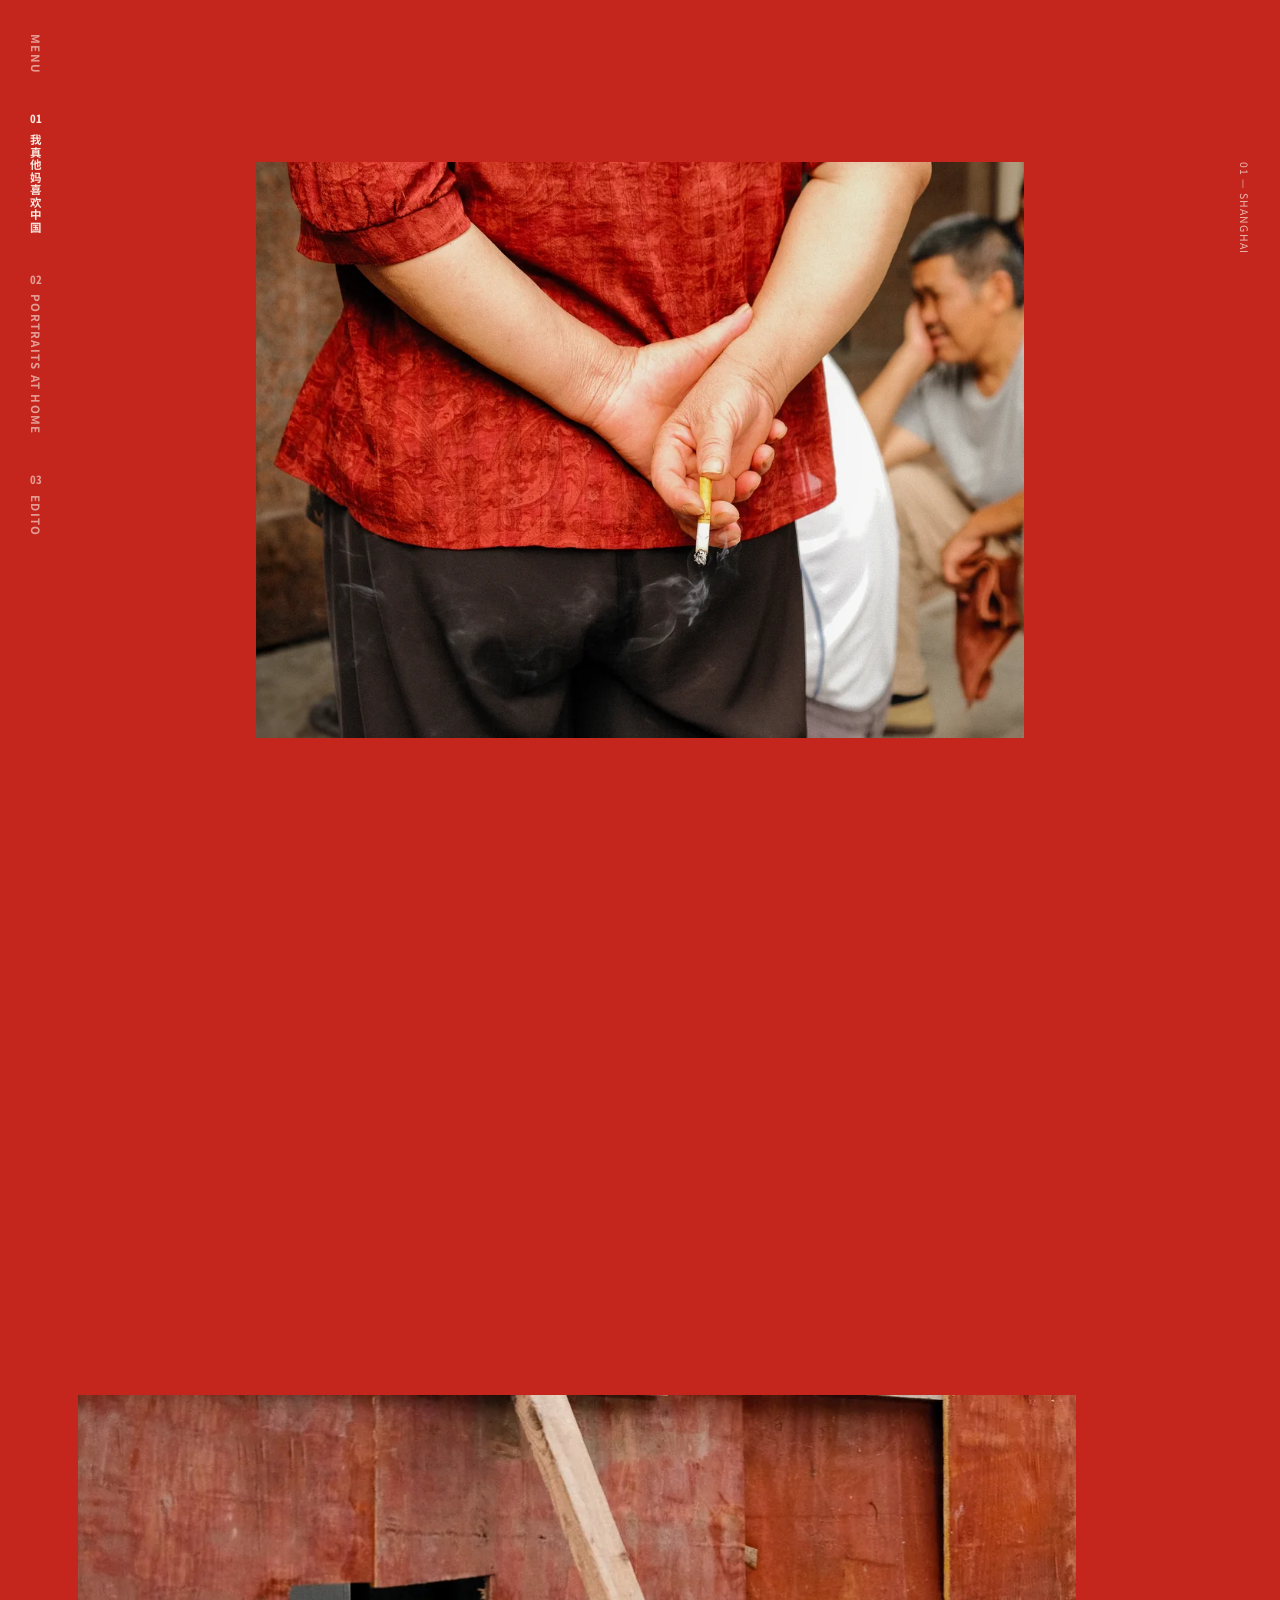
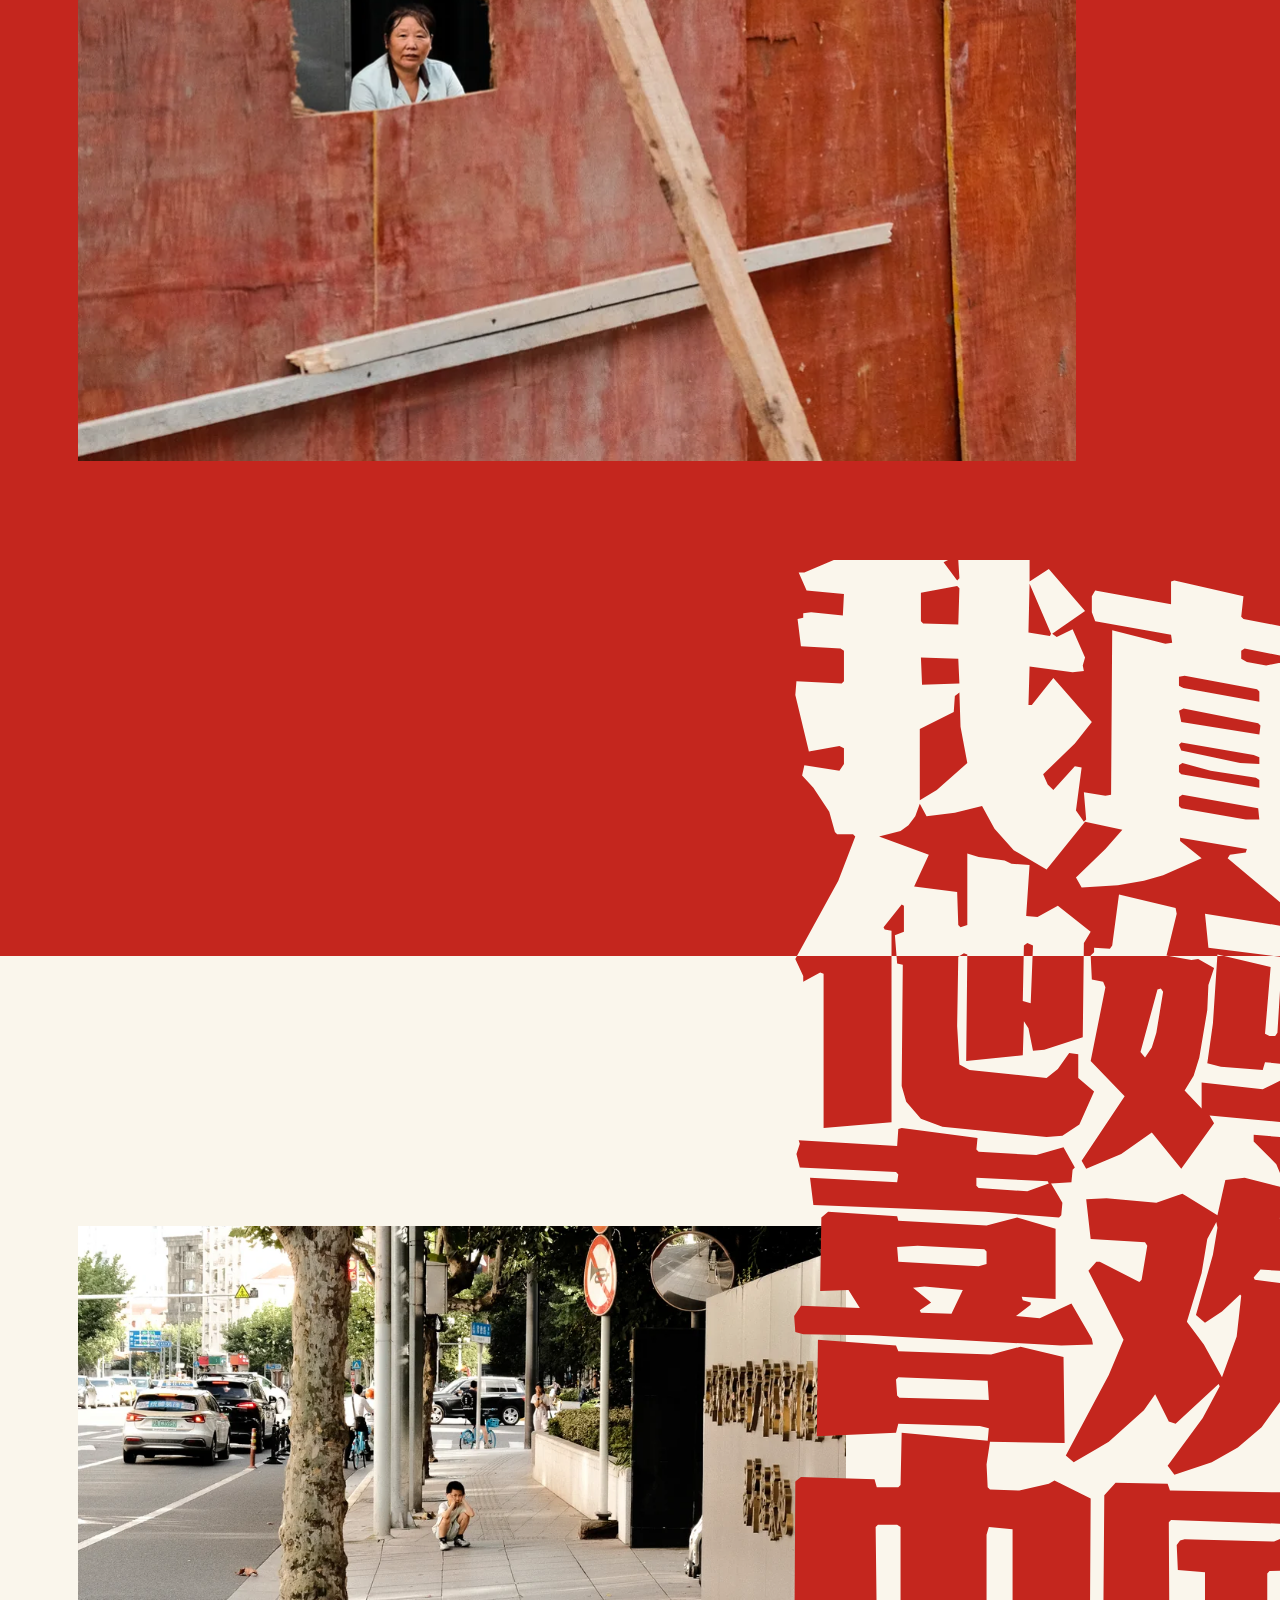
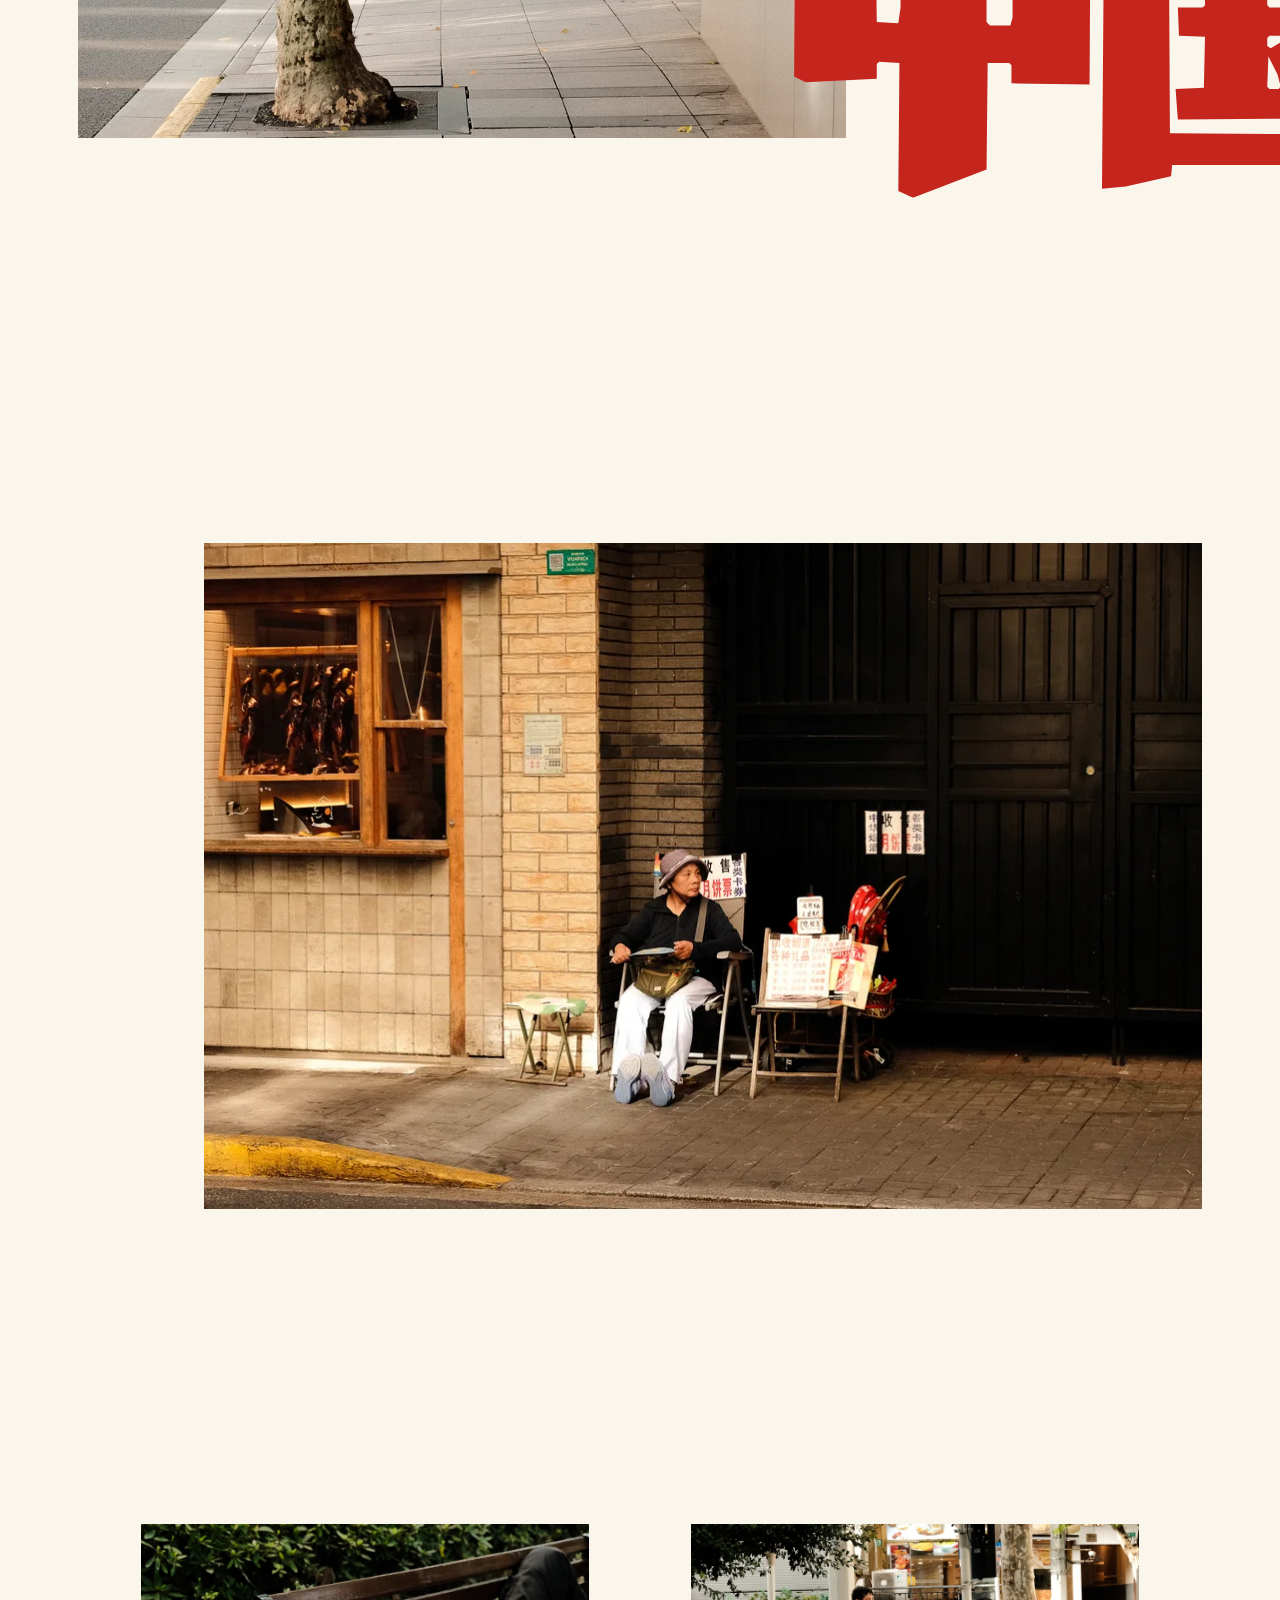
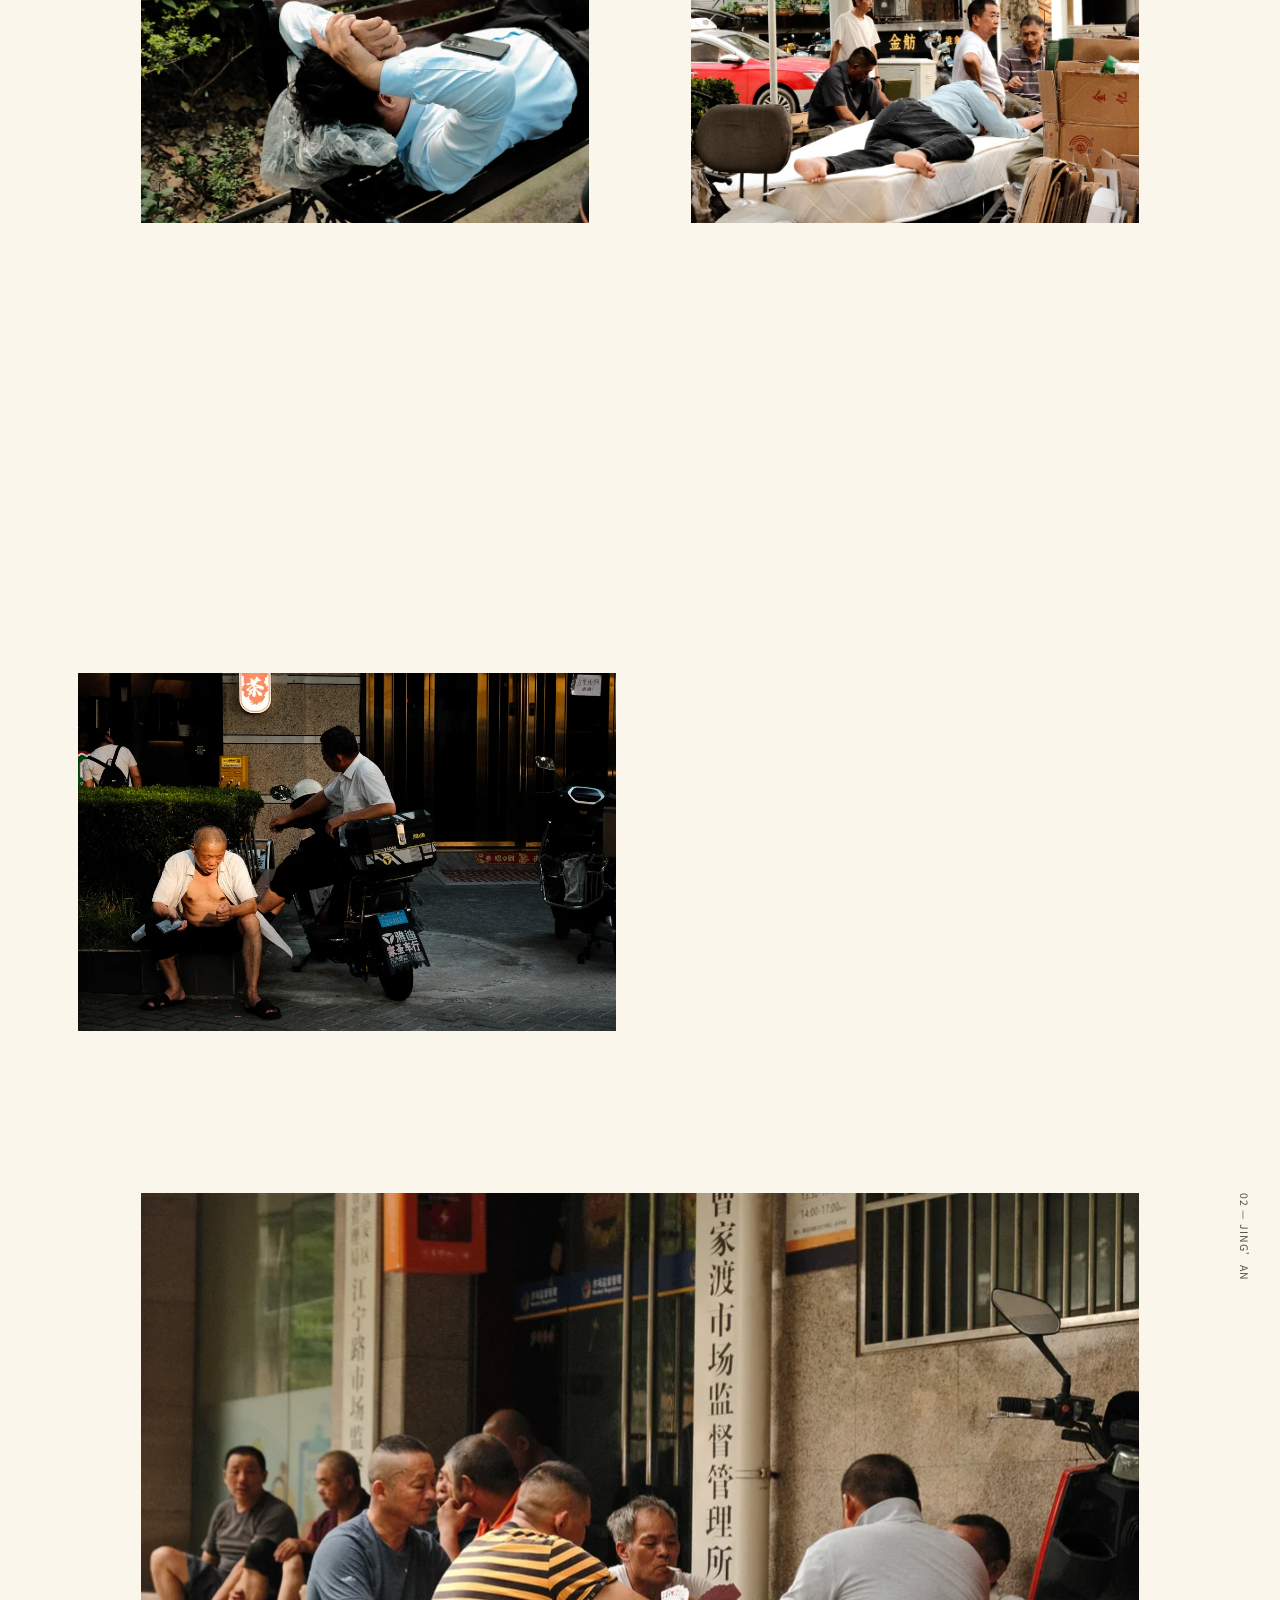
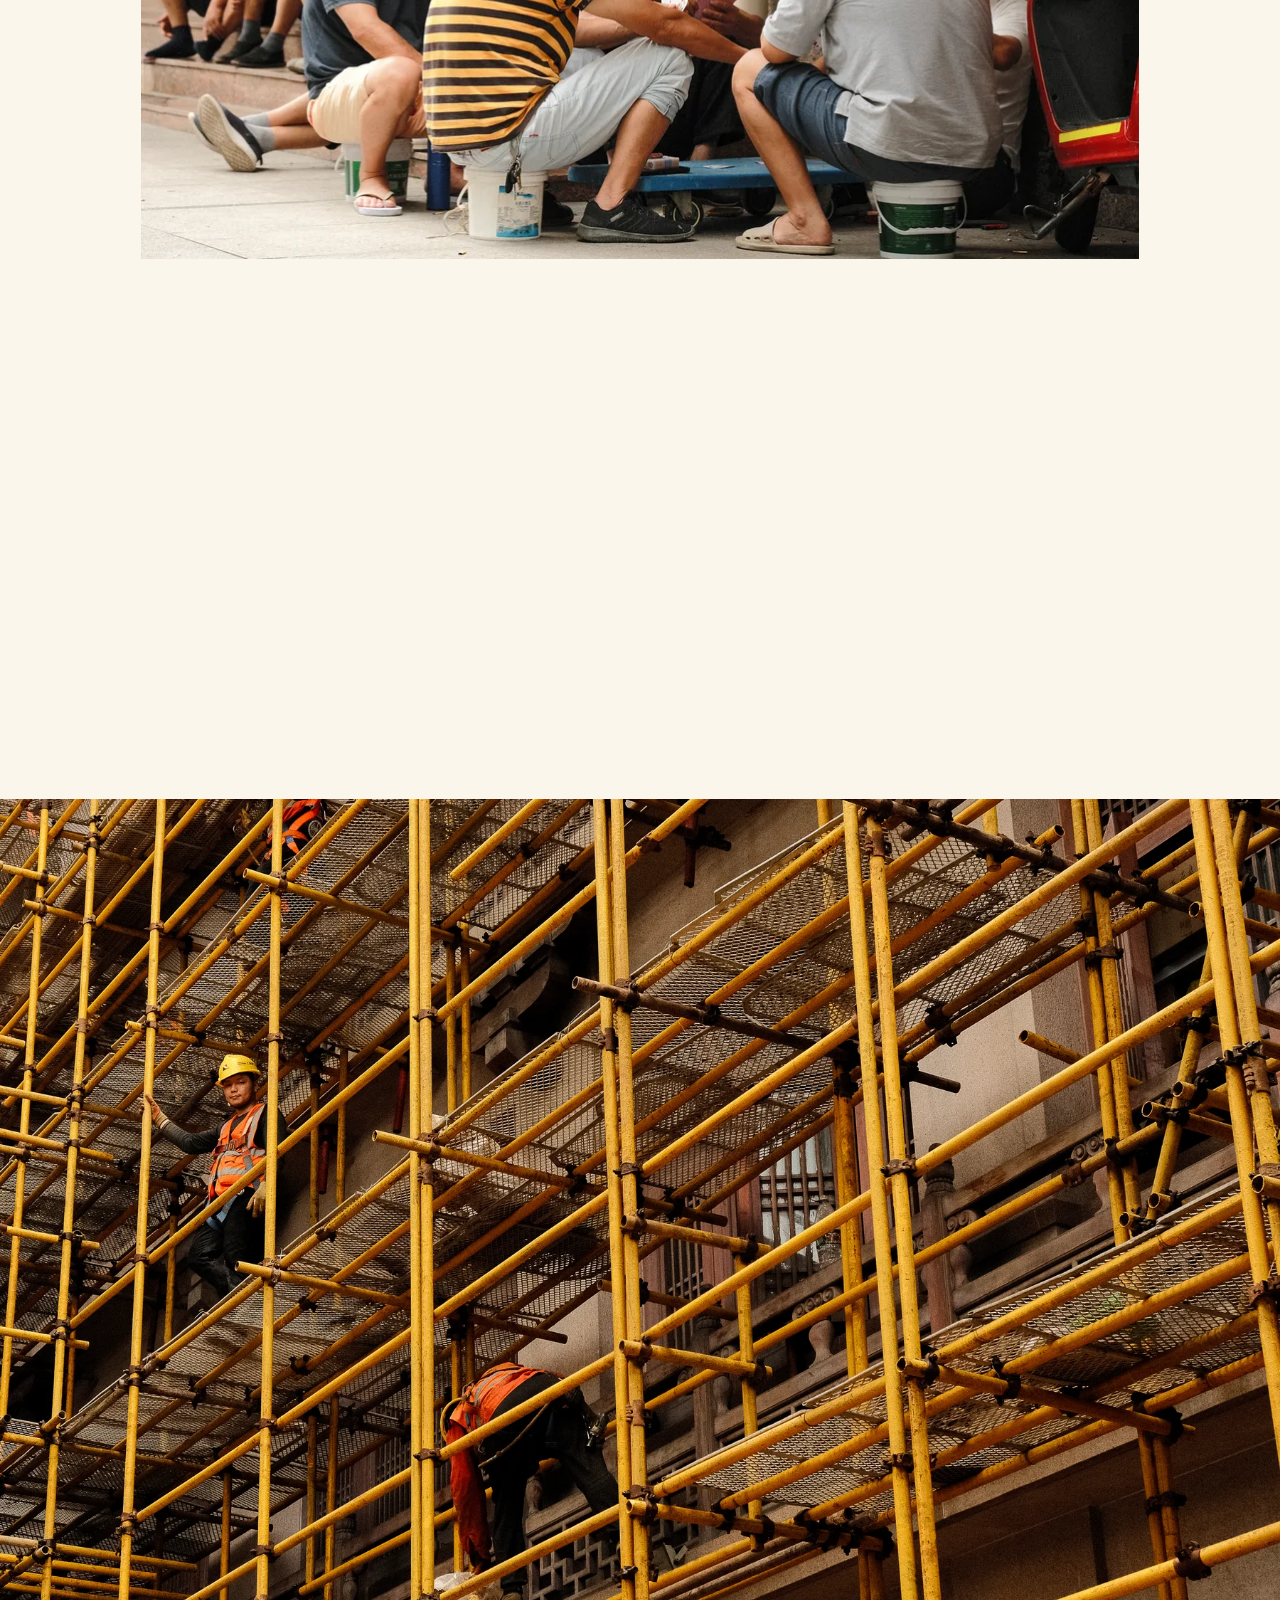
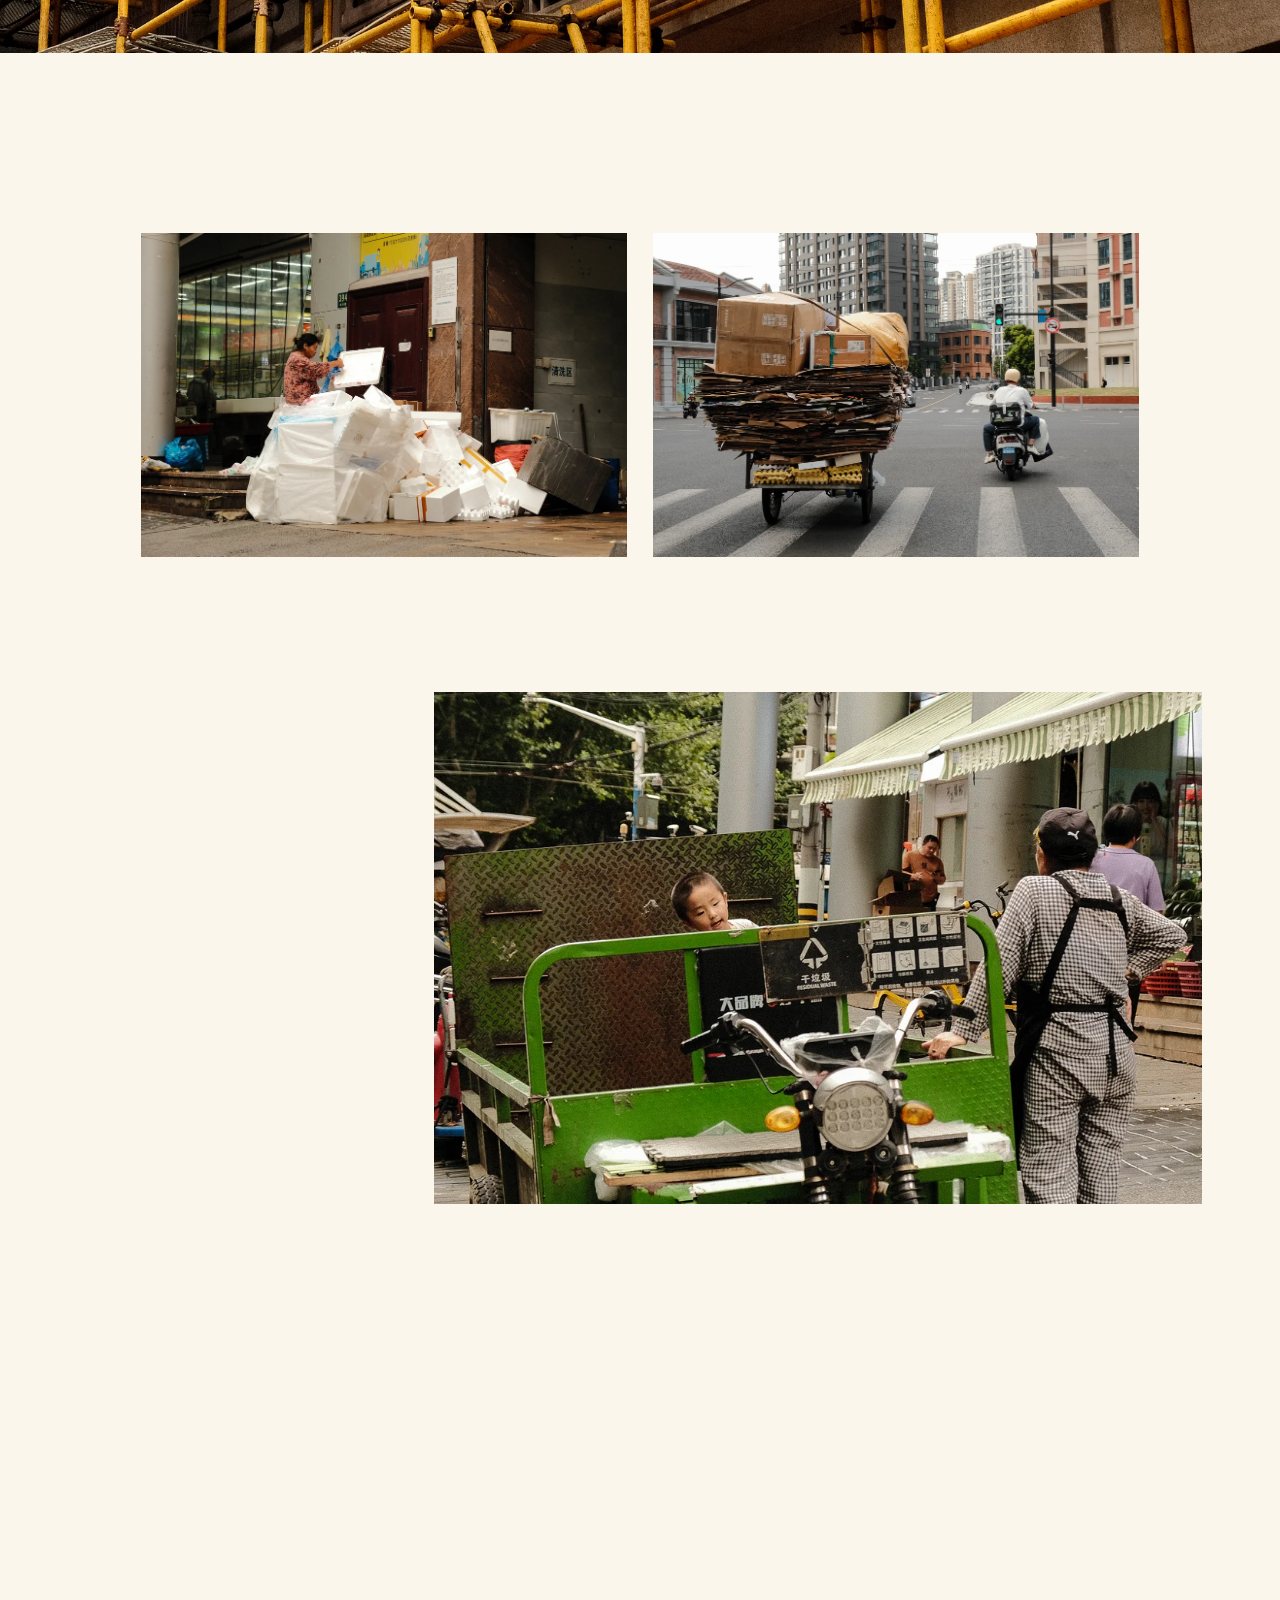
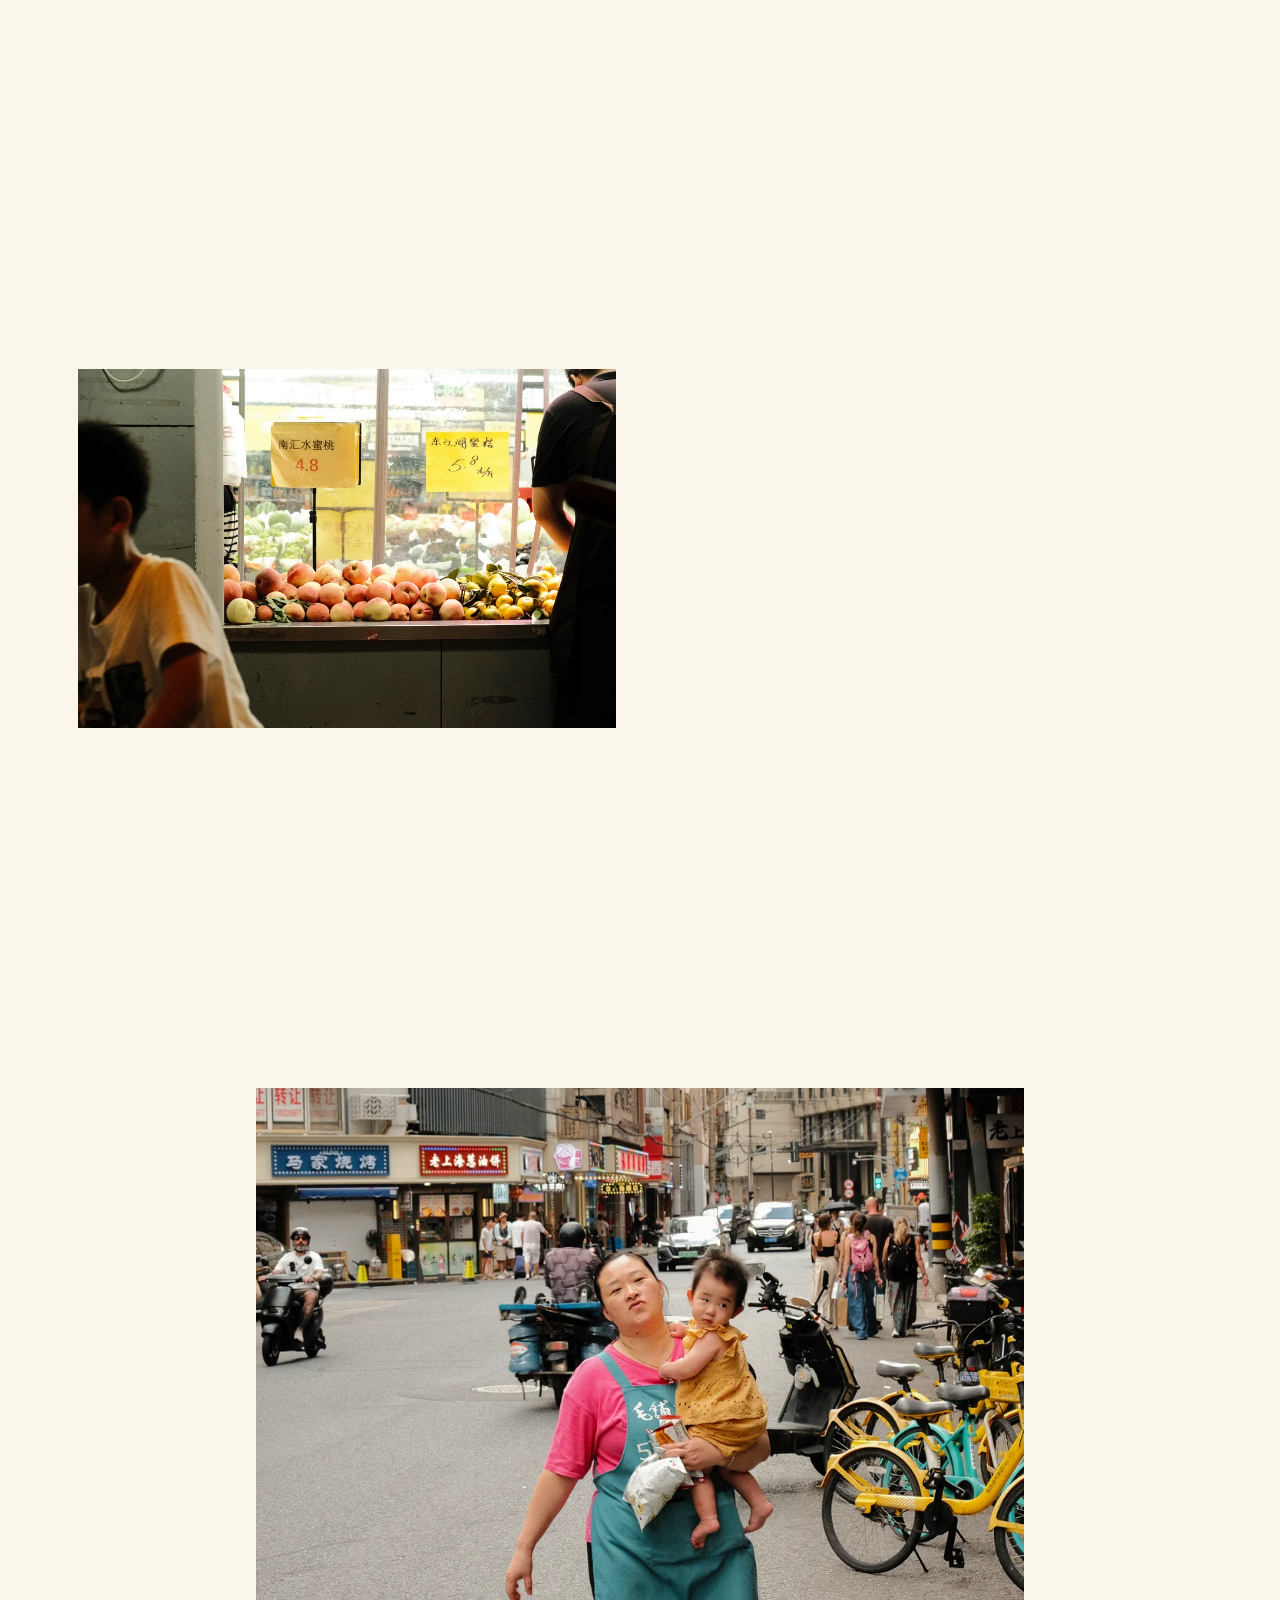
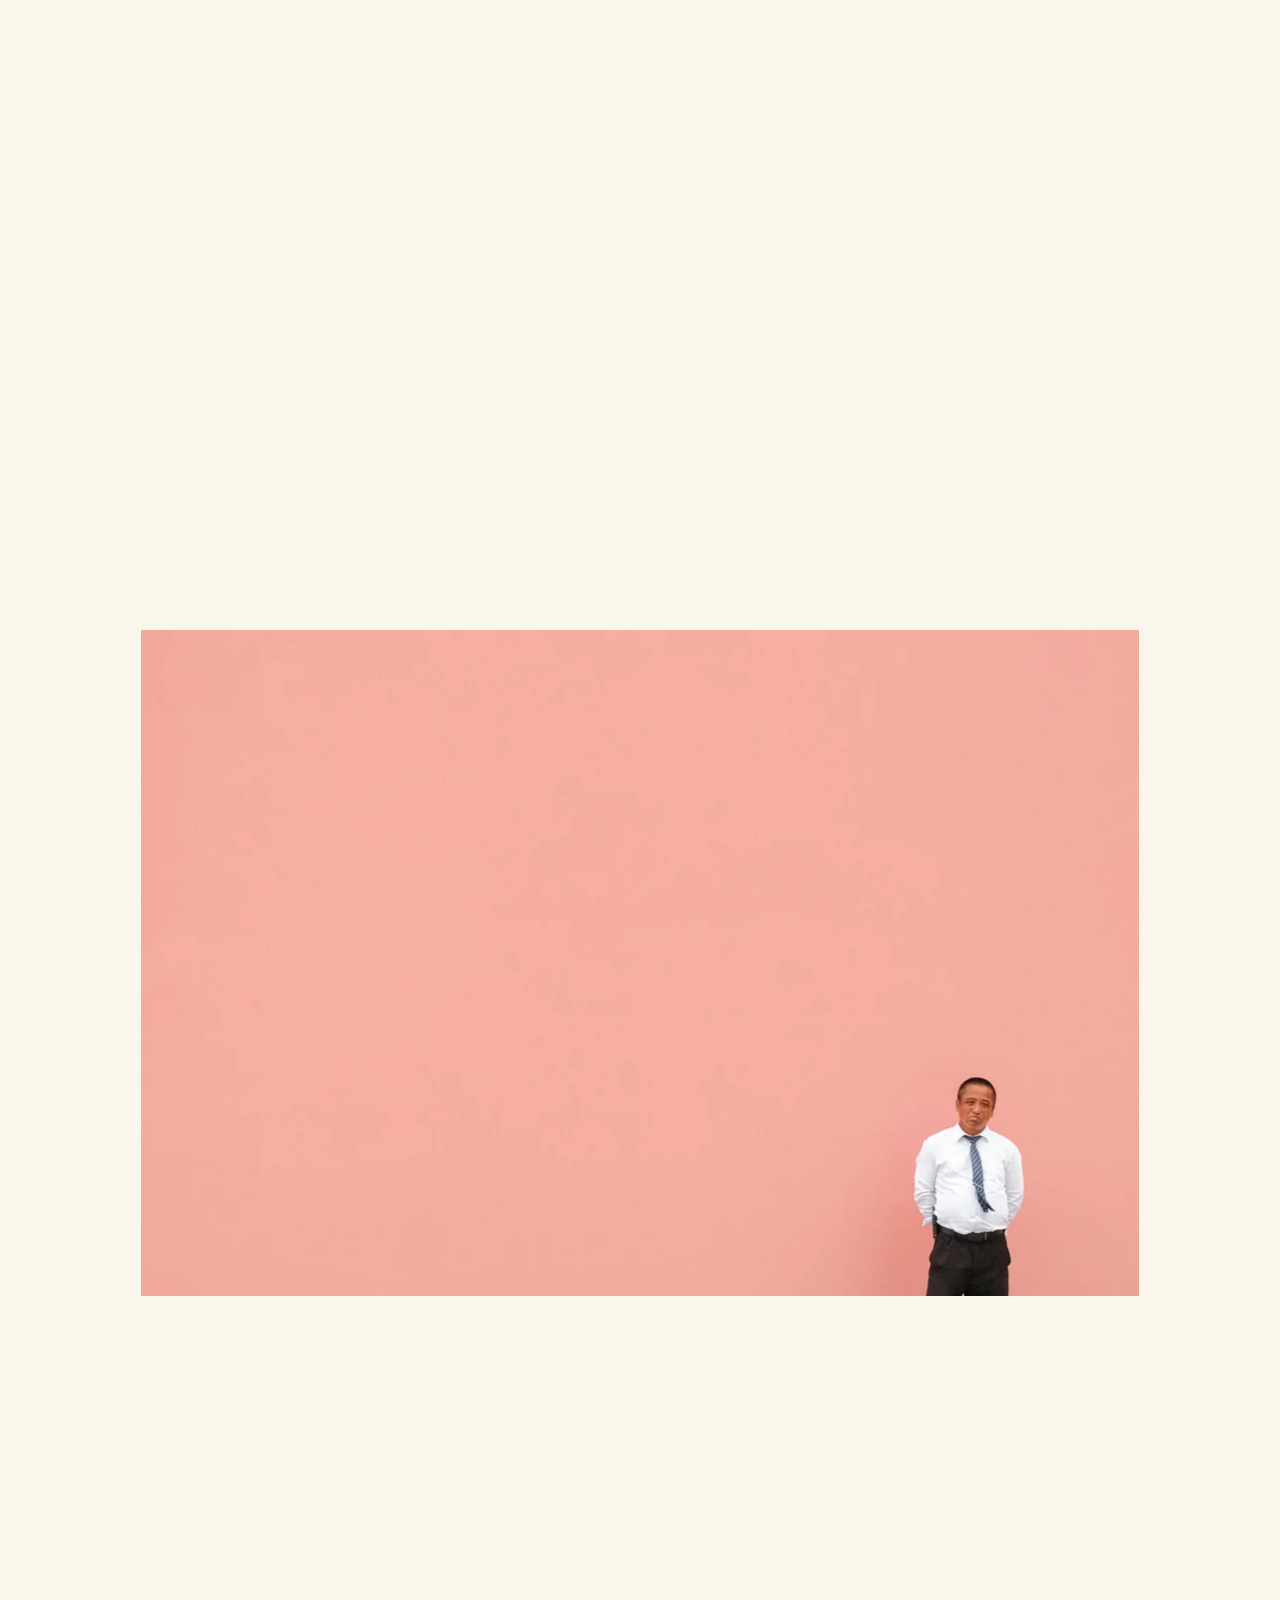
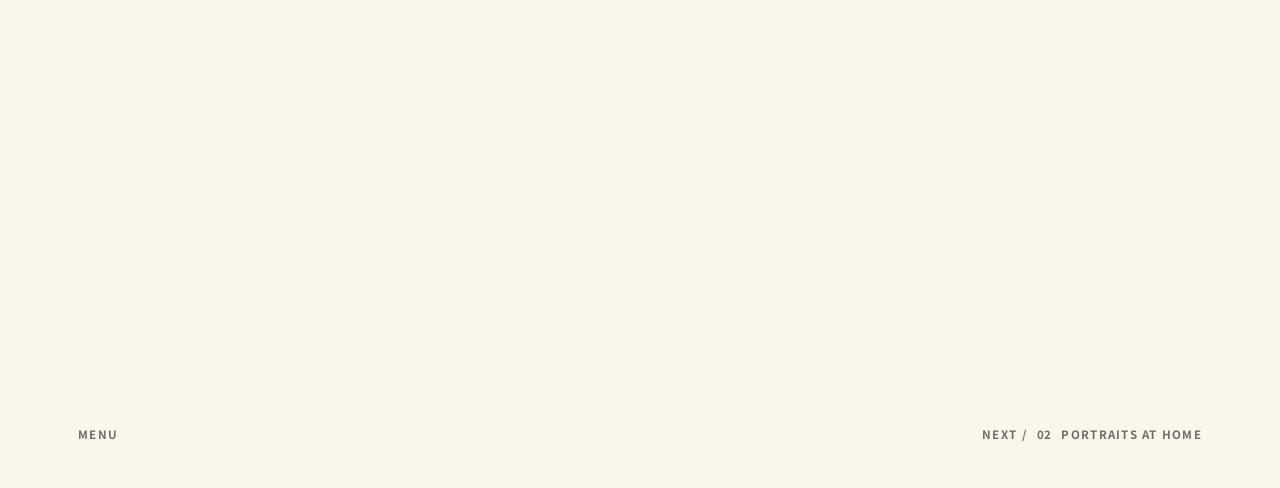
==== commit 4143381e: "Passe de finition : couleurs en sRGB, zones protégées des téléphones, titres et partage - Couleur : " ====
--- a/china/index.html
+++ b/china/index.html
@@ -11,11 +11,19 @@
 <meta property="og:url" content="https://denkidan.com/china/">
 <meta property="og:image" content="https://denkidan.com/assets/img/china/og.jpg">
 <meta name="twitter:card" content="summary_large_image">
+<meta property="og:site_name" content="Lucas Talarn">
+<meta property="og:locale" content="fr_FR">
+<meta property="og:description" content="我真他妈喜欢中国 — photographies de Lucas Talarn, Chine.">
+<meta property="og:image:width" content="1200">
+<meta property="og:image:height" content="630">
+<meta name="twitter:title" content="我真他妈喜欢中国 — Lucas Talarn">
+<meta name="twitter:description" content="我真他妈喜欢中国 — photographies de Lucas Talarn, Chine.">
+<meta name="twitter:image" content="https://denkidan.com/assets/img/china/og.jpg">
 <meta name="theme-color" content="#C4261E">
 <link rel="icon" href="/favicon.svg" type="image/svg+xml">
 <link rel="preload" href="/assets/fonts/denkidan-400.woff" as="font" type="font/woff" crossorigin>
 <link rel="preload" href="/assets/fonts/denkidan-700.woff" as="font" type="font/woff" crossorigin>
-<link rel="stylesheet" href="/assets/css/site.css?v=6">
+<link rel="stylesheet" href="/assets/css/site.css?v=7">
 </head>
 <!-- Pour un nouveau projet : copier ce dossier, changer data-slug et le <title>. Le contenu vient de /assets/js/projects.js -->
 <body class="papier page-projet" data-slug="china">
@@ -26,6 +34,7 @@
   </nav>
 
   <main>
+    <h1 class="sr"><span lang="zh-Hans">我真他妈喜欢中国</span> — photographies de Lucas Talarn</h1>
     <div class="seq">
       <div data-sequence></div>
       <div class="fin" data-suivant></div>
@@ -33,7 +42,7 @@
   </main>
 
   <noscript><p style="padding:24px">Ce site a besoin de JavaScript pour afficher les photographies. <a href="/">Retour</a></p></noscript>
-  <script src="/assets/js/projects.js?v=6"></script>
-  <script src="/assets/js/site.js?v=6"></script>
+  <script src="/assets/js/projects.js?v=7"></script>
+  <script src="/assets/js/site.js?v=7"></script>
 </body>
 </html>
--- a/assets/css/site.css
+++ b/assets/css/site.css
@@ -21,7 +21,10 @@
   --txt: 11.5px;
   --track: .11em;
   --fade: 220ms;
-  --seq-pad: calc(var(--m) * 2 + var(--rail));   /* marge latérale des séquences */
+  /* Zones protégées des téléphones (encoche, barre d'accueil) : 0 partout ailleurs */
+  --sa-t: env(safe-area-inset-top, 0px); --sa-r: env(safe-area-inset-right, 0px);
+  --sa-b: env(safe-area-inset-bottom, 0px); --sa-l: env(safe-area-inset-left, 0px);
+  --seq-pad: calc(var(--m) * 2 + var(--rail) + max(var(--sa-l), var(--sa-r)));   /* marge latérale des séquences */
   --noir: #121211;
   --orange: #EC6A1E;             /* projet 02 : la teinte de la lumière des deux photos en couleur */
   --blanc-p: #F5F4F0;            /* projet 02 : blanc neutre, sans le jaune du crème */
@@ -65,10 +68,10 @@
 .grain { position: fixed; inset: 0; pointer-events: none; background: url(/assets/img/site/grain.png) 0 0 / 160px; mix-blend-mode: multiply; opacity: .22; z-index: 0; }
 
 .rail { position: fixed; z-index: 3; display: flex; flex-direction: column; gap: 26px; }
-.rail--g-haut { left: var(--m); top: var(--m); }
-.rail--g-bas  { left: var(--m); bottom: var(--m); }
-.rail--d-haut { right: var(--m); top: var(--m); }
-.rail--d-bas  { right: var(--m); bottom: var(--m); }
+.rail--g-haut { left: calc(var(--m) + var(--sa-l)); top: calc(var(--m) + var(--sa-t)); }
+.rail--g-bas  { left: calc(var(--m) + var(--sa-l)); bottom: calc(var(--m) + var(--sa-b)); }
+.rail--d-haut { right: calc(var(--m) + var(--sa-r)); top: calc(var(--m) + var(--sa-t)); }
+.rail--d-bas  { right: calc(var(--m) + var(--sa-r)); bottom: calc(var(--m) + var(--sa-b)); }
 .rail ul { list-style: none; margin: 0; padding: 0; display: flex; flex-direction: column; gap: 26px; }
 
 .nom { opacity: .9; }
@@ -188,7 +191,7 @@
 .info h2 { margin: 0 0 1.4em; font-size: 15px; font-weight: 500; letter-spacing: .05em; }
 .info p { margin: 0 0 1em; }
 .info a { border-bottom: 1px solid currentColor; }
-.fin { display: flex; justify-content: space-between; align-items: baseline; gap: 24px; margin-top: 30vh; padding-bottom: calc(var(--m) + 8px); }
+.fin { display: flex; justify-content: space-between; align-items: baseline; gap: 24px; margin-top: 30vh; padding-bottom: calc(var(--m) + 8px + var(--sa-b)); }
 .fin a { display: inline-flex; gap: .9em; align-items: baseline; padding: 10px 0; }
 
 .texte-legal { max-width: 520px; padding: 22vh 0 18vh; text-transform: none; letter-spacing: .03em; font-size: 13px; line-height: 1.65; }
@@ -253,13 +256,13 @@
 
   .v { writing-mode: horizontal-tb; padding: 5px 0; }
   .rail, .rail ul { gap: 4px; }
-  .rail--g-haut { left: var(--m); top: auto; bottom: var(--m); }
-  .rail--g-bas  { left: var(--m); bottom: auto; top: var(--m); }
-  .rail--d-haut { right: var(--m); top: var(--m); }
-  .rail--d-bas  { right: var(--m); bottom: var(--m); align-items: flex-end; }
+  .rail--g-haut { left: calc(var(--m) + var(--sa-l)); top: auto; bottom: calc(var(--m) + var(--sa-b)); }
+  .rail--g-bas  { left: calc(var(--m) + var(--sa-l)); bottom: auto; top: calc(var(--m) + var(--sa-t)); }
+  .rail--d-haut { right: calc(var(--m) + var(--sa-r)); top: calc(var(--m) + var(--sa-t)); }
+  .rail--d-bas  { right: calc(var(--m) + var(--sa-r)); bottom: calc(var(--m) + var(--sa-b)); align-items: flex-end; }
   .idx { text-combine-upright: none; -webkit-text-combine: none; }
 
-  :root { --seq-pad: var(--m); }
+  :root { --seq-pad: calc(var(--m) + max(var(--sa-l), var(--sa-r))); }
   .lnk { opacity: .78; }
   .s-xs { width: 42vw; } .s-s { width: 56vw; } .s-m { width: 74vw; } .s-l, .s-xl { width: 100%; }
   .b { margin-top: calc(var(--mt, 0px) * .6); }
@@ -284,9 +287,9 @@
   .b-cheval::before { top: calc(-.6 * var(--mt, 0px) - 1px); height: calc(.6 * var(--mt, 0px) + 1px + var(--cheval) * 100%); }
 
   /* Projet : barre du haut horizontale */
-  .page-projet .rail--g-haut { top: var(--m); bottom: auto; flex-direction: row; gap: 18px; }
+  .page-projet .rail--g-haut { top: calc(var(--m) + var(--sa-t)); bottom: auto; flex-direction: row; gap: 18px; }
   .page-projet .rail--g-haut ul { flex-direction: row; gap: 18px; }
-  .page-projet .rail--d-bas  { top: var(--m); bottom: auto; }
+  .page-projet .rail--d-bas  { top: calc(var(--m) + var(--sa-t)); bottom: auto; }
 }
 /* Edito sur téléphone : papier réduit, images seules à 84 %, diptyques côte à côte (jamais empilés) */
 @media (max-width: 760px) {
@@ -301,6 +304,22 @@
   .page-projet .rail--g-haut a:not([aria-current]) .idx ~ span { display: none; }
 }
 
+/* Téléphone à l'horizontale (écran bas) : les images gardent la mise en page ordinateur,
+   seuls les menus passent à l'horizontale comme sur téléphone, sinon ils dépassent de l'écran */
+@media (max-height: 500px) and (min-width: 761px) {
+  :root { --m: 18px; --txt: 11px; }
+  .v { writing-mode: horizontal-tb; padding: 5px 0; }
+  .rail, .rail ul { gap: 4px; }
+  .rail--g-haut { left: calc(var(--m) + var(--sa-l)); top: auto; bottom: calc(var(--m) + var(--sa-b)); }
+  .rail--g-bas  { left: calc(var(--m) + var(--sa-l)); bottom: auto; top: calc(var(--m) + var(--sa-t)); }
+  .rail--d-bas  { right: calc(var(--m) + var(--sa-r)); bottom: calc(var(--m) + var(--sa-b)); align-items: flex-end; }
+  .idx { text-combine-upright: none; -webkit-text-combine: none; }
+  .page-projet .rail--g-haut { top: calc(var(--m) + var(--sa-t)); bottom: auto; flex-direction: row; gap: 18px; }
+  .page-projet .rail--g-haut ul { flex-direction: row; gap: 18px; }
+  .page-projet .rail--d-bas  { top: calc(var(--m) + var(--sa-t)); bottom: auto; }
+  .page-projet .rail--g-haut a:not([aria-current]) .idx ~ span { display: none; }
+}
+
 @media (prefers-reduced-motion: reduce) {
   *, *::before, *::after { transition-duration: 0ms !important; animation-duration: 0ms !important; }
 }
